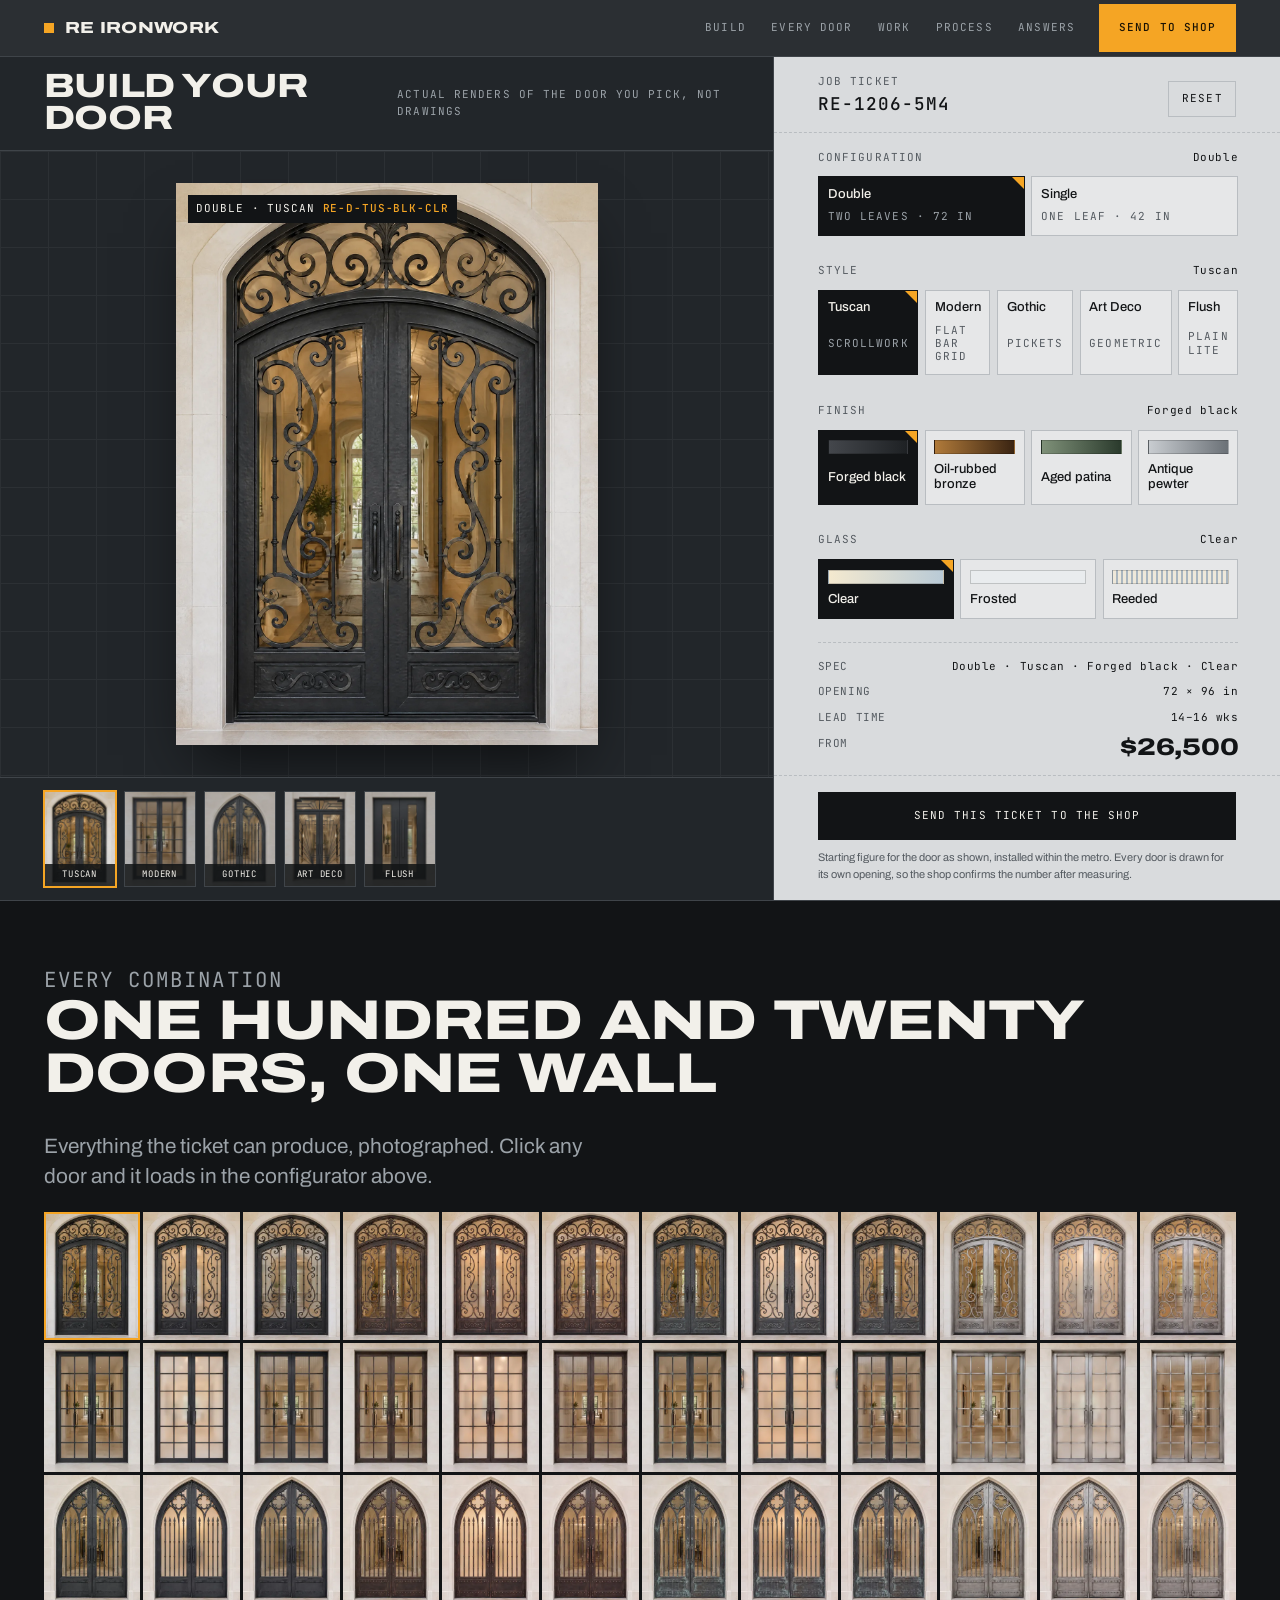
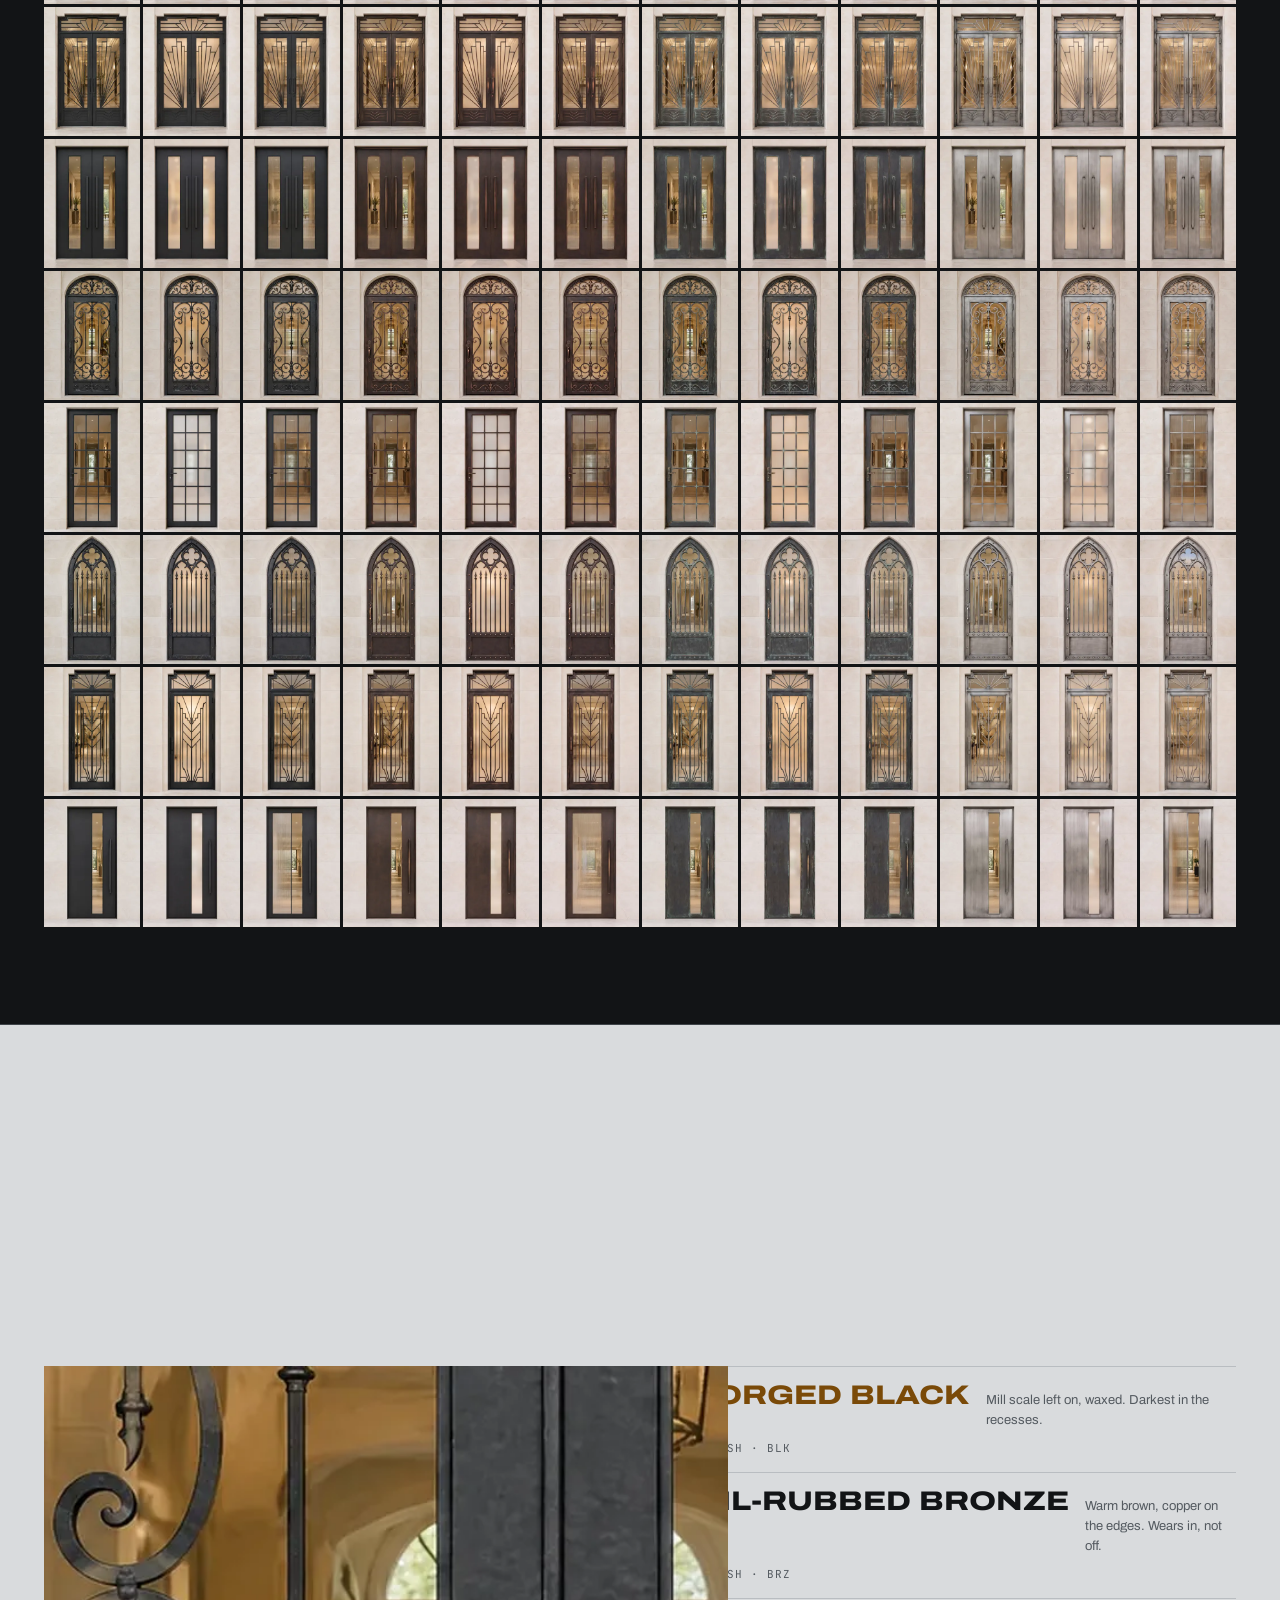
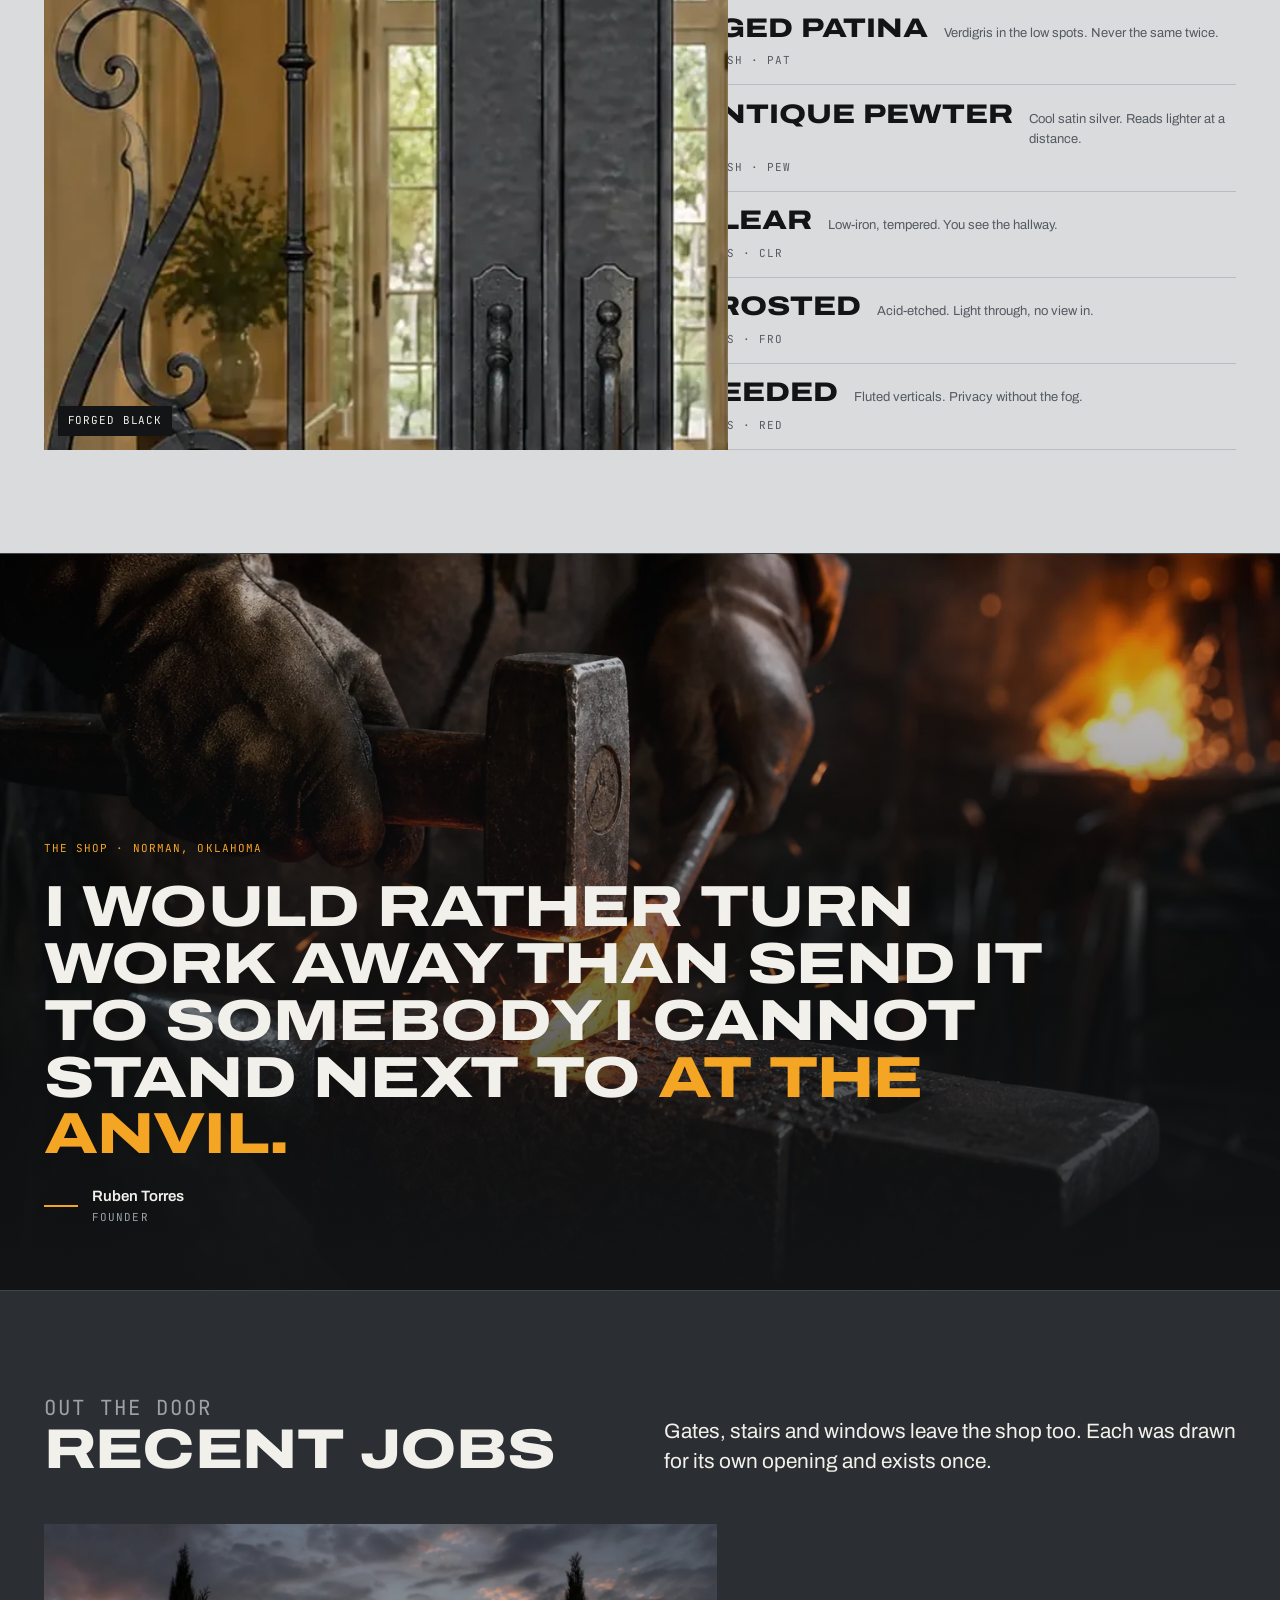
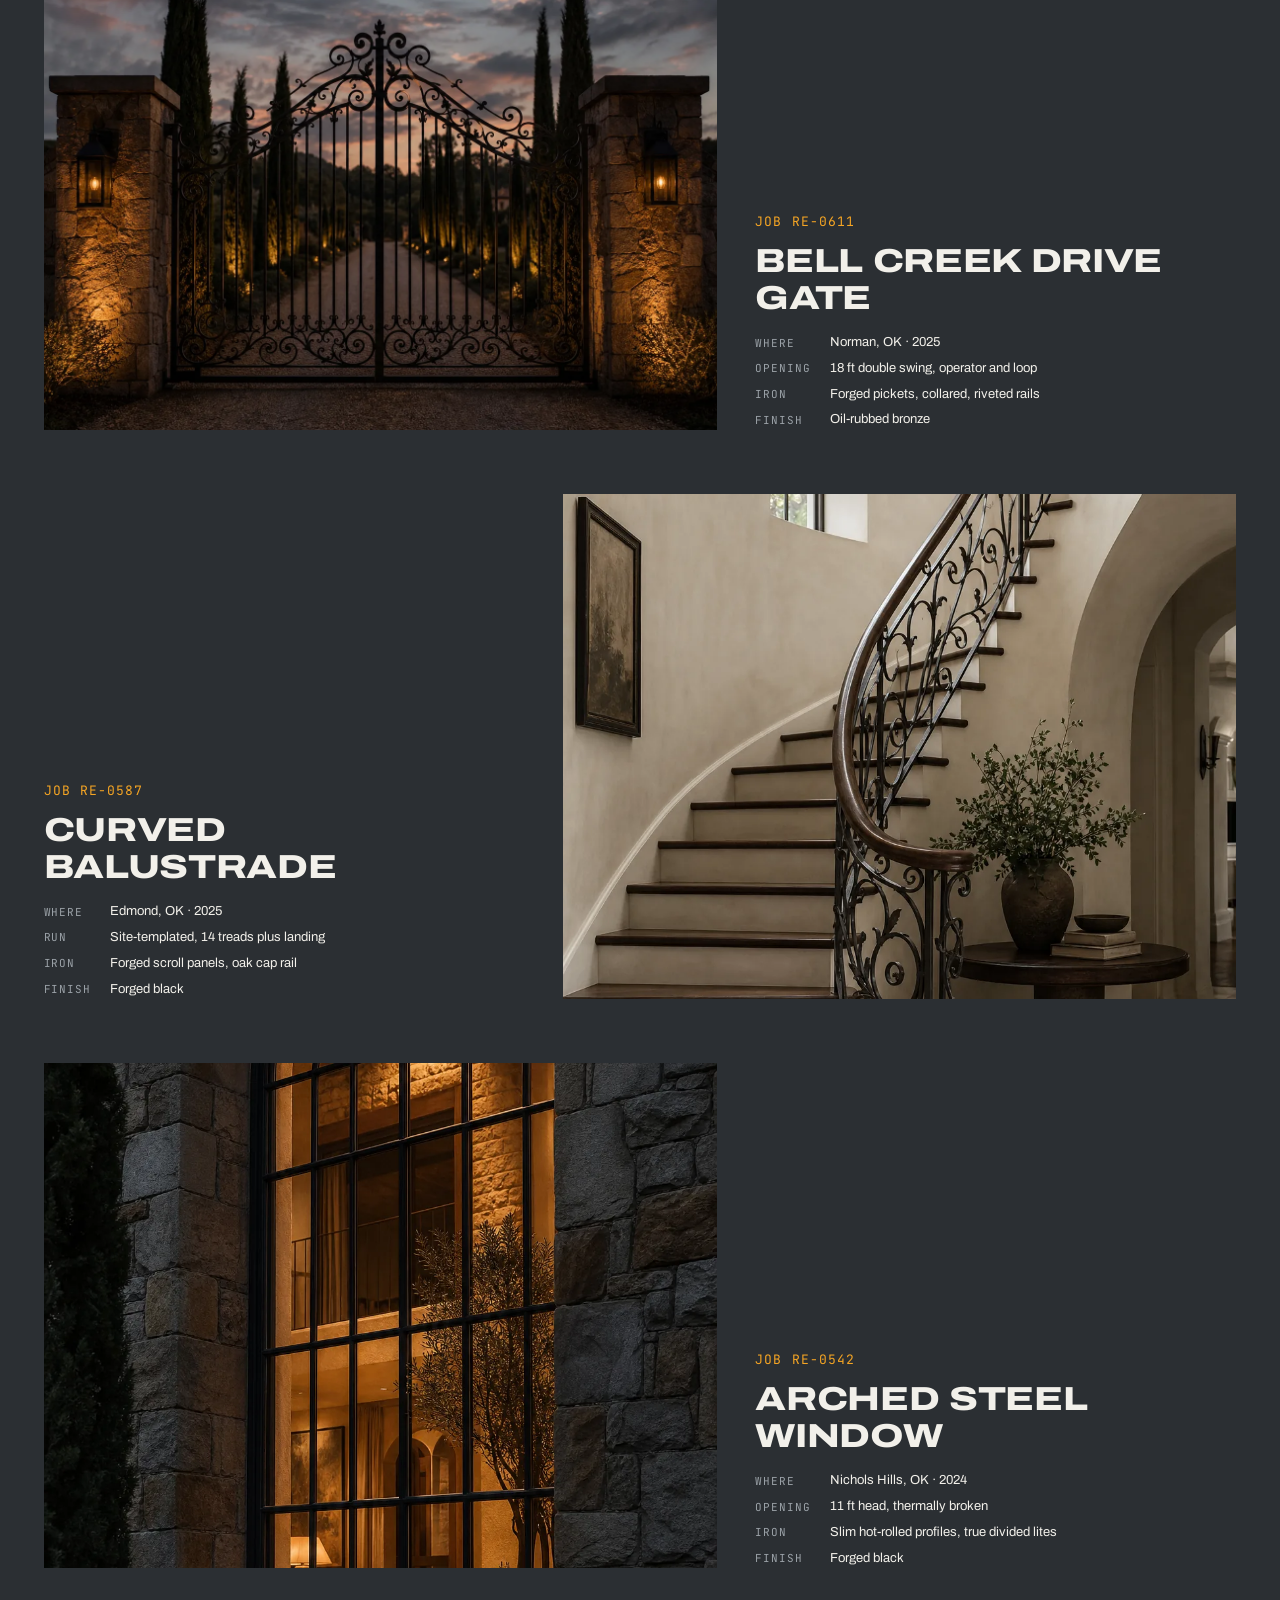
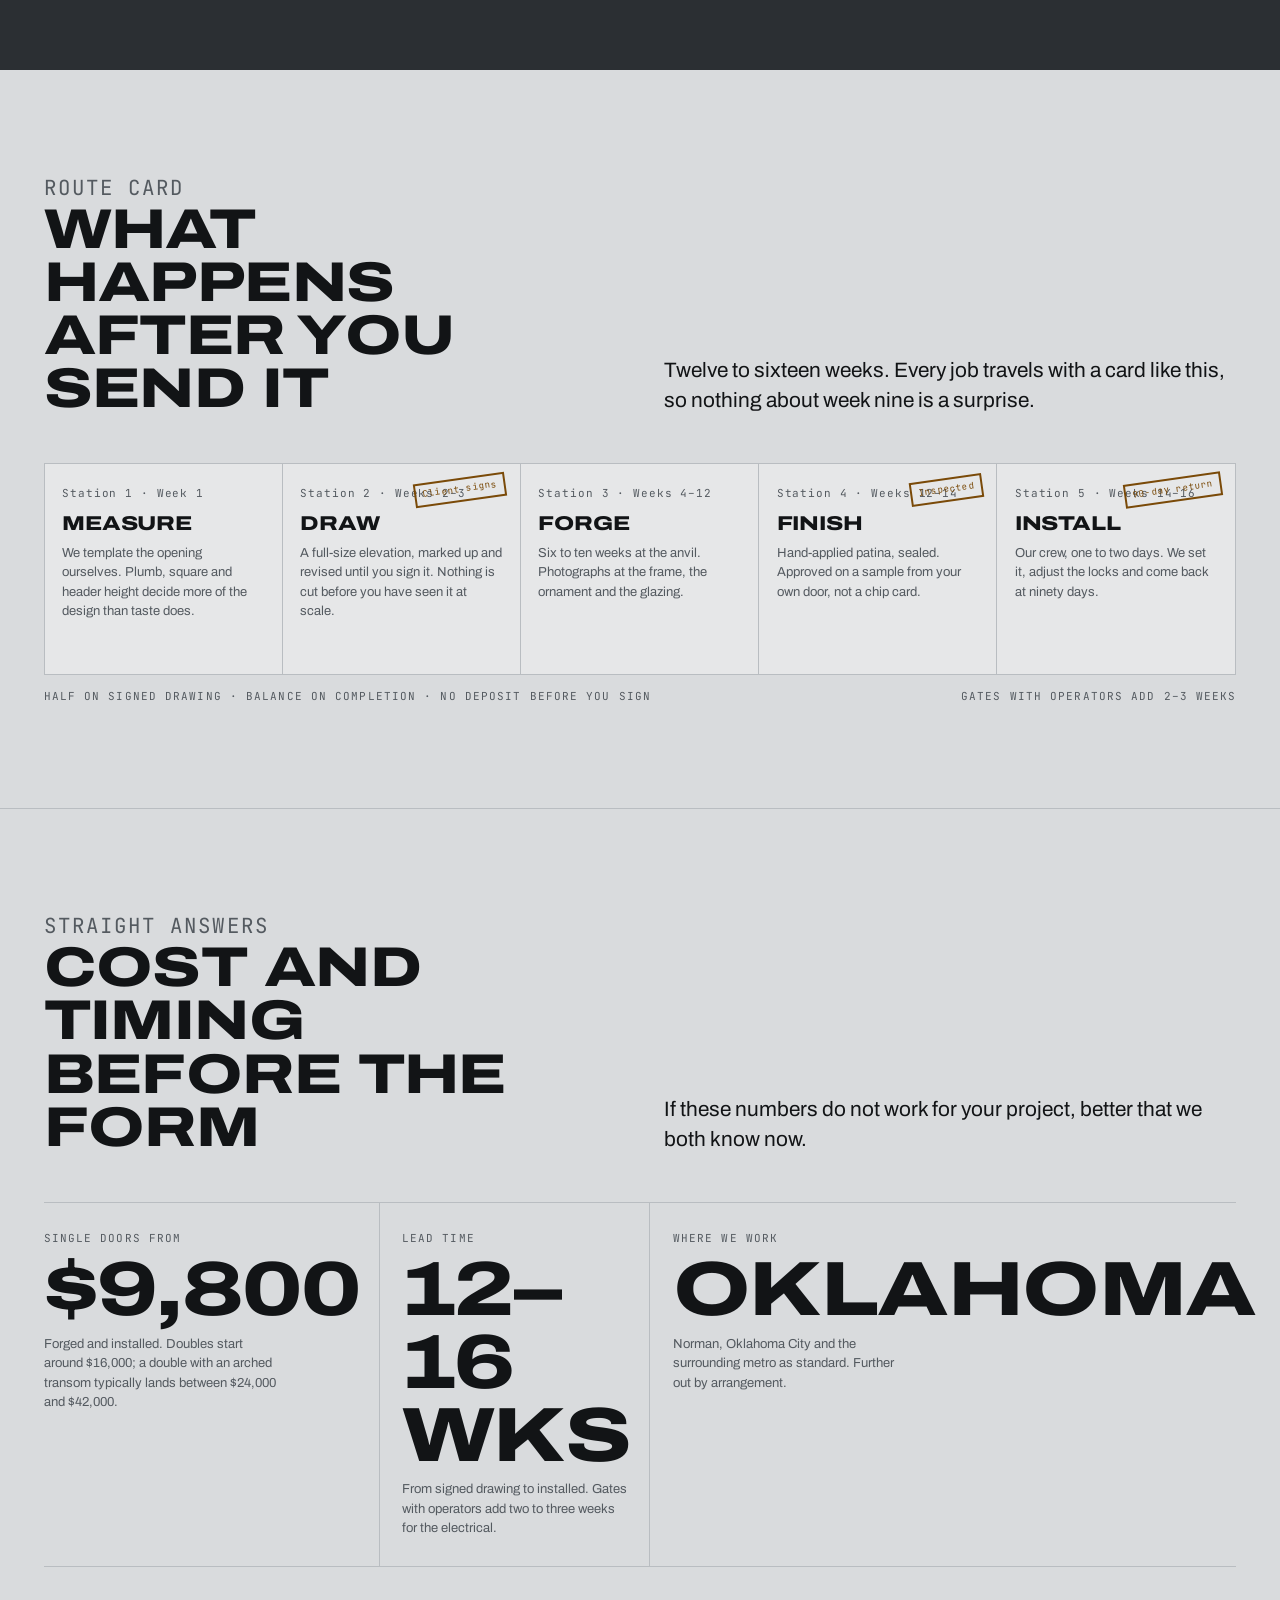
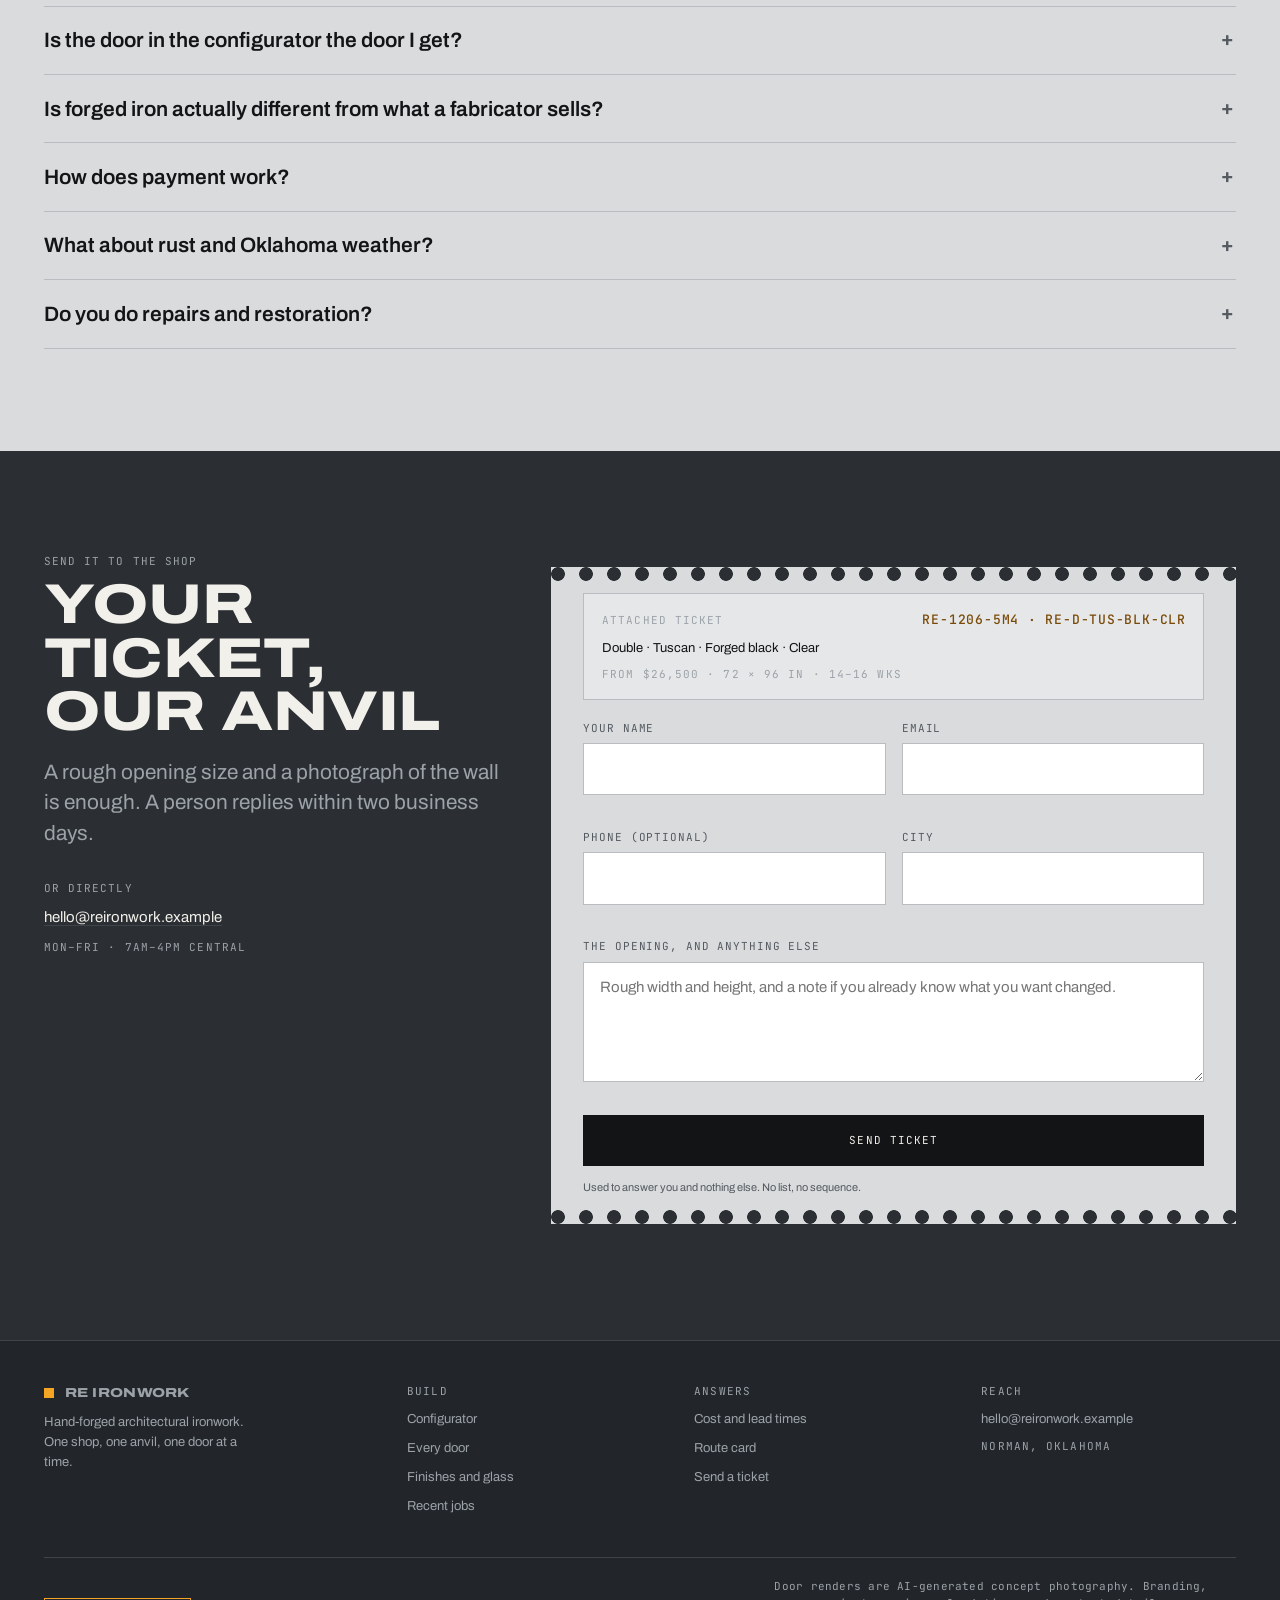
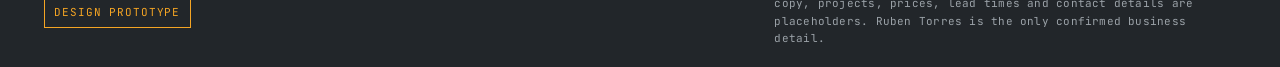
==== index.html @ 910026b5 "RE Ironwork configurator prototype Co-Authored-By: Claude Opus 5.5 <noreply@anthropic.com>" ====
<!DOCTYPE html>
<html lang="en">
<head>
<meta charset="utf-8">
<meta name="viewport" content="width=device-width, initial-scale=1, viewport-fit=cover">
<meta name="robots" content="noindex, nofollow">
<title>RE Ironwork — Build your door</title>
<meta name="description" content="Custom forged iron doors. Pick the configuration, style, finish and glass, see the actual door, send the ticket to the shop.">
<link rel="preconnect" href="https://fonts.googleapis.com">
<link rel="preconnect" href="https://fonts.gstatic.com" crossorigin>
<link href="https://fonts.googleapis.com/css2?family=Archivo:wdth,wght@62..125,300..900&family=JetBrains+Mono:wght@400;500&display=swap" rel="stylesheet">
<style>
:root{
  --steel:#2B2F33; --steel-2:#22262A; --steel-3:#363B40; --steel-4:#41474D;
  --plate:#D9DBDD; --plate-2:#E6E7E8; --plate-3:#CDD0D3;
  --ink:#121416; --chalk:#F2F0EA; --scale:#9BA2A8; --scale-2:#545A60;
  --amber:#F5A524; --amber-2:#FFC24D; --amber-ink:#1A1204;
  --line:#3F4449; --line-l:#B9BDC1;
  --shell:clamp(1rem,3.4vw,3.5rem);
  --t:cubic-bezier(.2,.7,.2,1);
  --mono:"JetBrains Mono",ui-monospace,Menlo,Consolas,monospace;
  --f-micro:.6875rem; --f-small:.8125rem; --f-body:.9375rem; --f-lead:clamp(1.05rem,1rem + .4vw,1.3rem);
}
*,*::before,*::after{box-sizing:border-box}
html{-webkit-text-size-adjust:100%}
body{margin:0;background:var(--steel);color:var(--chalk);font-family:Archivo,system-ui,sans-serif;
  font-size:var(--f-body);line-height:1.55;font-weight:400;-webkit-font-smoothing:antialiased;overflow-x:hidden}
img{max-width:100%;display:block}
a{color:inherit;text-decoration:none}
button,input,textarea,select{font:inherit;color:inherit}
::selection{background:var(--amber);color:var(--amber-ink)}
:focus-visible{outline:2px solid var(--amber);outline-offset:2px}
h1,h2,h3{margin:0;font-weight:800;font-stretch:125%;text-transform:uppercase;letter-spacing:-.01em;line-height:.95}
h1{font-size:clamp(2rem,1.2rem + 3.2vw,4.4rem)}
h2{font-size:clamp(1.9rem,1.1rem + 3vw,4rem)}
h3{font-size:clamp(1.05rem,1rem + .5vw,1.4rem);line-height:1.1}
p{margin:0}
.mono{font-family:var(--mono);font-size:var(--f-micro);letter-spacing:.08em;text-transform:uppercase}
.lab{font-family:var(--mono);font-size:var(--f-micro);letter-spacing:.1em;text-transform:uppercase;color:var(--scale)}
.wrap{padding-inline:var(--shell)}
.sr{position:absolute;width:1px;height:1px;overflow:hidden;clip:rect(0 0 0 0);white-space:nowrap}
.skip{position:fixed;top:-100px;left:1rem;z-index:200;background:var(--amber);color:var(--amber-ink);padding:.6rem 1rem}
.skip:focus{top:1rem}

/* ---------- buttons ---------- */
.btn{display:inline-flex;align-items:center;justify-content:center;gap:.6rem;padding:.9rem 1.2rem;
  border:1px solid var(--line);background:transparent;color:var(--chalk);cursor:pointer;
  font-family:var(--mono);font-size:var(--f-micro);letter-spacing:.1em;text-transform:uppercase;
  transition:background .2s,border-color .2s,color .2s}
.btn:hover{border-color:var(--chalk)}
.btn--amber{background:var(--amber);border-color:var(--amber);color:var(--amber-ink);font-weight:500}
.btn--amber:hover{background:var(--amber-2);border-color:var(--amber-2)}
.btn--ink{background:var(--ink);border-color:var(--ink);color:var(--chalk)}
.btn--ink:hover{background:#000}

/* ---------- nav ---------- */
.nav{position:sticky;top:0;z-index:50;background:var(--steel);border-bottom:1px solid var(--line)}
.nav-in{display:flex;align-items:center;gap:1.5rem;height:56px;padding-inline:var(--shell)}
.brand{font-weight:800;font-stretch:125%;text-transform:uppercase;letter-spacing:.02em;font-size:1rem;margin-right:auto;display:flex;align-items:center;gap:.7rem}
.brand i{width:10px;height:10px;background:var(--amber);display:inline-block}
.nav-links{display:flex;gap:1.6rem}
.nav-links a{font-family:var(--mono);font-size:var(--f-micro);letter-spacing:.1em;text-transform:uppercase;color:var(--scale);transition:color .2s}
.nav-links a:hover{color:var(--chalk)}
@media (max-width:760px){.nav-links{display:none}}

/* ---------- BUILD (hero configurator) ---------- */
.build{display:grid;grid-template-columns:minmax(0,1.45fr) minmax(360px,.95fr);min-height:calc(100svh - 56px);border-bottom:1px solid var(--line)}
@media (max-width:980px){.build{grid-template-columns:1fr;min-height:0}}
.stage{position:relative;background:var(--steel-2);display:grid;grid-template-rows:auto 1fr auto;min-height:0}
.stage-head{display:flex;justify-content:space-between;align-items:center;gap:1rem;padding:.9rem var(--shell);border-bottom:1px solid var(--line)}
.stage-head h1{font-size:clamp(1.3rem,1rem + 1.4vw,2.1rem)}
.stage-view{position:relative;display:grid;place-items:center;padding:clamp(1rem,2.5vw,2.2rem) var(--shell);min-height:0;overflow:hidden}
.stage-view::before{content:"";position:absolute;inset:0;pointer-events:none;opacity:.35;
  background-image:linear-gradient(var(--line) 1px,transparent 1px),linear-gradient(90deg,var(--line) 1px,transparent 1px);background-size:48px 48px}
.render{position:relative;aspect-ratio:3/4;height:100%;max-height:min(78svh,900px);max-width:100%;background:var(--steel-3);
  box-shadow:0 30px 60px -20px rgba(0,0,0,.7);overflow:hidden}
@media (max-width:980px){.render{height:auto;width:min(100%,520px)}}
.render img{position:absolute;inset:0;width:100%;height:100%;object-fit:cover;opacity:0;transition:opacity .28s var(--t)}
.render img.on{opacity:1}
.render .pend{position:absolute;inset:auto 0 0 0;background:rgba(18,20,22,.86);color:var(--amber);padding:.6rem .9rem;display:none}
.render .pend.on{display:block}
.render .tag{position:absolute;top:.75rem;left:.75rem;background:var(--ink);color:var(--chalk);padding:.35rem .55rem}
.render .tag b{color:var(--amber);font-weight:500}
.strip{display:flex;gap:.5rem;padding:.8rem var(--shell);border-top:1px solid var(--line);overflow-x:auto;scrollbar-width:none}
.strip::-webkit-scrollbar{display:none}
.thumb{flex:0 0 auto;width:72px;background:var(--steel-3);border:1px solid var(--line);padding:0;cursor:pointer;position:relative;
  aspect-ratio:3/4;overflow:hidden;transition:border-color .2s}
.thumb img{width:100%;height:100%;object-fit:cover;opacity:.75;transition:opacity .2s}
.thumb:hover img{opacity:1}
.thumb[aria-pressed="true"]{border-color:var(--amber);outline:1px solid var(--amber)}
.thumb[aria-pressed="true"] img{opacity:1}
.thumb span{position:absolute;inset:auto 0 0 0;background:rgba(18,20,22,.85);color:var(--chalk);font-family:var(--mono);font-size:.5625rem;letter-spacing:.08em;text-transform:uppercase;padding:.25rem .3rem;text-align:center}

/* ---------- ticket ---------- */
.ticket{background:var(--plate);color:var(--ink);display:flex;flex-direction:column;border-left:1px solid var(--line)}
@media (max-width:980px){.ticket{border-left:0;border-top:1px solid var(--line)}}
.t-head{padding:1rem var(--shell) .9rem;border-bottom:1px dashed var(--line-l);display:flex;justify-content:space-between;align-items:flex-end;gap:1rem}
.t-head .no{font-family:var(--mono);font-size:1.1rem;letter-spacing:.06em;font-weight:500}
.ticket .btn:not(.btn--ink){color:var(--ink);border-color:var(--line-l)}
.ticket .btn:not(.btn--ink):hover{border-color:var(--ink)}
.chip[aria-pressed="true"] .lab{color:var(--scale)}
.t-body{padding:.4rem var(--shell) 0;display:grid;gap:1.05rem;flex:1}
.grp{display:grid;gap:.5rem;padding-top:.6rem}
.grp-lab{display:flex;justify-content:space-between;align-items:baseline}
.grp-lab .lab{color:var(--scale-2)}
.grp-lab .cur{font-family:var(--mono);font-size:var(--f-micro);letter-spacing:.06em}
.chips{display:grid;gap:.4rem}
.chips--2{grid-template-columns:repeat(2,1fr)} .chips--4{grid-template-columns:repeat(4,1fr)} .chips--3{grid-template-columns:repeat(3,1fr)} .chips--5{grid-template-columns:repeat(5,1fr)}
@media (max-width:1200px){.chips--5{grid-template-columns:repeat(3,1fr)}}
@media (max-width:480px){.chips--4{grid-template-columns:repeat(2,1fr)}}
.chip{border:1px solid var(--line-l);background:var(--plate-2);cursor:pointer;padding:.6rem .55rem;text-align:left;display:grid;gap:.4rem;
  font-size:var(--f-small);line-height:1.2;transition:border-color .15s,background .15s;position:relative}
.chip:hover{border-color:var(--ink)}
.chip[aria-pressed="true"]{background:var(--ink);color:var(--chalk);border-color:var(--ink)}
.chip[aria-pressed="true"]::after{content:"";position:absolute;top:0;right:0;width:0;height:0;border-style:solid;border-width:0 12px 12px 0;border-color:transparent var(--amber) transparent transparent}
.chip .sw{width:100%;height:14px;border:1px solid rgba(0,0,0,.18)}
.sw--black{background:linear-gradient(90deg,#44474C,#1E2124)} .sw--bronze{background:linear-gradient(90deg,#B07A3A,#3A2412)}
.sw--patina{background:linear-gradient(90deg,#7F9179,#2A3A2C)} .sw--pewter{background:linear-gradient(90deg,#C8CCD0,#6B7177)}
.sw--clear{background:linear-gradient(90deg,#F4E9CF,#B9CAD6)} .sw--frosted{background:#E9ECEE} .sw--reeded{background:repeating-linear-gradient(90deg,#EEE8DA 0 3px,#AAB6BF 3px 5px)}
.chip .nm{font-weight:500}
.t-spec{margin-top:.4rem;border-top:1px dashed var(--line-l);padding-top:.9rem;display:grid;gap:.45rem}
.t-row{display:flex;justify-content:space-between;gap:1rem;font-family:var(--mono);font-size:var(--f-micro);letter-spacing:.05em}
.t-row dt{color:var(--scale-2);text-transform:uppercase} .t-row dd{margin:0;text-align:right}
.t-row.big dd{font-family:Archivo;font-stretch:125%;font-weight:800;font-size:1.5rem;letter-spacing:-.01em;line-height:1}
.t-foot{padding:1rem var(--shell) 1.1rem;border-top:1px dashed var(--line-l);display:grid;gap:.6rem}
.t-foot .btn{width:100%}
.t-note{font-size:var(--f-micro);color:var(--scale-2);line-height:1.5}

/* ---------- sections ---------- */
.sec{padding-block:clamp(3.5rem,8vw,7rem)}
.sec--plate{background:var(--plate);color:var(--ink)}
.sec--plate .lab,.ticket .lab{color:var(--scale-2)}
.sec-head{display:grid;grid-template-columns:minmax(0,1fr) minmax(0,1fr);gap:1.2rem 3rem;align-items:end;margin-bottom:clamp(1.8rem,4vw,3rem)}
@media (max-width:820px){.sec-head{grid-template-columns:1fr}}
.sec-head p{max-width:52ch;font-size:var(--f-lead);line-height:1.45}
.rule{height:1px;background:var(--line);margin-block:1rem}
.sec--plate .rule{background:var(--line-l)}

/* choices up close */
.macros{display:grid;grid-template-columns:repeat(7,1fr);gap:1px;background:var(--line-l);border:1px solid var(--line-l)}
@media (max-width:1000px){.macros{grid-template-columns:repeat(4,1fr)}}
@media (max-width:560px){.macros{grid-template-columns:repeat(2,1fr)}}
.macro{background:var(--plate-2);display:grid;grid-template-rows:auto 1fr}
.macro .im{aspect-ratio:1;background:var(--plate-3);overflow:hidden}
.macro .im img{width:100%;height:100%;object-fit:cover}
.macro .tx{padding:.7rem .75rem .85rem;display:grid;gap:.3rem}
.macro .tx b{font-weight:600;font-size:var(--f-small)}
.macro .tx span{font-size:var(--f-micro);color:var(--scale-2);line-height:1.4}

/* work */
.work{display:grid;grid-template-columns:repeat(12,1fr);gap:clamp(.6rem,1.4vw,1.2rem)}
.work .it{grid-column:span 6;display:grid;gap:.6rem}
.work .it.w8{grid-column:span 8} .work .it.w4{grid-column:span 4}
@media (max-width:820px){.work .it,.work .it.w8,.work .it.w4{grid-column:span 12}}
.ph{background:var(--steel-3);overflow:hidden}
.ph img{width:100%;height:100%;object-fit:cover;aspect-ratio:3/2}
.ph.tall img{aspect-ratio:3/4}
.it-meta{display:flex;justify-content:space-between;gap:1rem;align-items:baseline}
.it-meta b{font-weight:600}

/* process */
.steps{display:grid;grid-template-columns:repeat(5,1fr);gap:1px;background:var(--line);border:1px solid var(--line)}
@media (max-width:1000px){.steps{grid-template-columns:repeat(2,1fr)}}
@media (max-width:520px){.steps{grid-template-columns:1fr}}
.step{background:var(--steel);padding:1.2rem 1.1rem 1.4rem;display:grid;gap:.7rem;align-content:start;min-height:190px}
.step .wk{font-family:var(--mono);font-size:var(--f-micro);letter-spacing:.08em;color:var(--amber)}
.step p{font-size:var(--f-small);color:var(--scale);line-height:1.5}

/* answers */
.facts{display:grid;grid-template-columns:repeat(3,1fr);gap:1px;background:var(--line-l);border:1px solid var(--line-l);margin-bottom:2.2rem}
@media (max-width:820px){.facts{grid-template-columns:1fr}}
.fact{background:var(--plate-2);padding:1.3rem 1.2rem 1.4rem;display:grid;gap:.5rem;align-content:start}
.fact b{font-stretch:125%;font-weight:800;font-size:clamp(1.6rem,2.6vw,2.3rem);line-height:1;letter-spacing:-.01em;text-transform:uppercase}
.fact p{font-size:var(--f-small);color:var(--scale-2);line-height:1.5}
.qa{border-top:1px solid var(--line-l)}
.qa:last-child{border-bottom:1px solid var(--line-l)}
.qa summary{list-style:none;cursor:pointer;padding:1.1rem 2.4rem 1.1rem 0;position:relative;font-weight:600;font-size:var(--f-lead)}
.qa summary::-webkit-details-marker{display:none}
.qa summary::after{content:"+";position:absolute;right:.2rem;top:50%;transform:translateY(-50%);font-family:var(--mono);color:var(--scale-2)}
.qa[open] summary::after{content:"–"}
.qa .a{padding:0 3rem 1.3rem 0;color:var(--scale-2);font-size:var(--f-small);max-width:70ch;line-height:1.55}

/* send */
.send-grid{display:grid;grid-template-columns:minmax(0,.8fr) minmax(0,1.2fr);gap:clamp(2rem,4vw,4rem)}
@media (max-width:900px){.send-grid{grid-template-columns:1fr}}
.carry{border:1px solid var(--line);background:var(--steel-2);padding:1rem 1.1rem;margin-bottom:1.2rem;display:grid;gap:.5rem}
.carry .hd{display:flex;justify-content:space-between;gap:1rem;align-items:baseline}
.carry .hd b{font-family:var(--mono);font-size:var(--f-small);letter-spacing:.06em;color:var(--amber);font-weight:500}
.field{display:grid;gap:.4rem;margin-bottom:1rem}
.field label{font-family:var(--mono);font-size:var(--f-micro);letter-spacing:.08em;text-transform:uppercase;color:var(--scale)}
.field input,.field textarea,.field select{background:var(--steel-2);border:1px solid var(--line);padding:.85rem .95rem;color:var(--chalk);width:100%;transition:border-color .2s}
.field input:hover,.field textarea:hover,.field select:hover{border-color:var(--scale)}
.field input:focus,.field textarea:focus,.field select:focus{outline:none;border-color:var(--amber)}
.field textarea{min-height:120px;resize:vertical;line-height:1.5}
.field .err{font-size:var(--f-micro);color:#FF8A65;min-height:1em;font-family:var(--mono)}
.field.bad input,.field.bad textarea{border-color:#FF8A65}
.two{display:grid;grid-template-columns:1fr 1fr;gap:1rem}
@media (max-width:560px){.two{grid-template-columns:1fr}}
.hp{position:absolute;left:-9999px}
.sent{border:1px solid var(--amber);background:var(--steel-2);padding:1.3rem 1.4rem;display:none;gap:.6rem}
.sent.on{display:grid}

/* footer */
footer{border-top:1px solid var(--line);background:var(--steel-2)}
.f-grid{display:grid;grid-template-columns:minmax(0,1.3fr) repeat(3,minmax(0,1fr));gap:1.6rem 2rem;padding-block:2.6rem}
@media (max-width:820px){.f-grid{grid-template-columns:1fr 1fr}}
@media (max-width:480px){.f-grid{grid-template-columns:1fr}}
.f-col{display:grid;gap:.55rem;align-content:start}
.f-col a{font-size:var(--f-small);color:var(--scale);transition:color .2s}
.f-col a:hover{color:var(--chalk)}
.f-bot{border-top:1px solid var(--line);padding-block:1.2rem;display:flex;justify-content:space-between;gap:1.2rem;flex-wrap:wrap;align-items:center}
.proto{display:inline-flex;align-items:center;gap:.5rem;border:1px solid var(--amber);color:var(--amber);padding:.35rem .6rem}

[data-rv]{opacity:0;transform:translateY(14px);transition:opacity .6s var(--t),transform .6s var(--t)}
[data-rv].in{opacity:1;transform:none}
@media (prefers-reduced-motion:reduce){
  *{transition-duration:.01ms !important;animation-duration:.01ms !important}
  [data-rv]{opacity:1;transform:none}
}

/* =============================================== BELOW THE FOLD, v2 */
:root{--amber-dk:#7A4A08}
.wall{background:var(--ink);border-bottom:1px solid var(--line);padding-block:clamp(2.6rem,5vw,4.2rem)}
.wall-head{display:flex;justify-content:space-between;align-items:flex-end;gap:2rem;flex-wrap:wrap;margin-bottom:1.3rem}
.wall-head p{max-width:46ch;color:var(--scale);font-size:var(--f-lead);line-height:1.4}
.wall-grid{display:grid;grid-template-columns:repeat(12,1fr);gap:3px}
@media (max-width:1100px){.wall-grid{grid-template-columns:repeat(8,1fr)}}
@media (max-width:640px){.wall-grid{grid-template-columns:repeat(4,1fr)}}
.tile{position:relative;aspect-ratio:3/4;background:var(--steel-3);border:0;padding:0;cursor:pointer;overflow:hidden}
.tile img{width:100%;height:100%;object-fit:cover;display:block;transition:transform .35s var(--t)}
.tile:hover img{transform:scale(1.07)}
.tile::after{content:attr(data-code);position:absolute;inset:auto 0 0 0;background:var(--amber);color:var(--amber-ink);
  font-family:var(--mono);font-size:.5625rem;letter-spacing:.06em;padding:.22rem .3rem;white-space:nowrap;overflow:hidden;
  transform:translateY(100%);transition:transform .2s var(--t)}
.tile:hover::after,.tile:focus-visible::after{transform:none}
.tile.on{outline:2px solid var(--amber);outline-offset:-2px}
.wall-keys{display:flex;gap:1.6rem;flex-wrap:wrap;margin-top:1rem}
.wall-keys span{font-family:var(--mono);font-size:var(--f-micro);letter-spacing:.08em;text-transform:uppercase;color:var(--scale)}
.wall-keys b{color:var(--amber);font-weight:500}

.board{display:grid;grid-template-columns:minmax(0,1.05fr) minmax(0,.95fr);gap:clamp(1.5rem,4vw,4rem);align-items:stretch}
@media (max-width:900px){.board{grid-template-columns:1fr}}
.board-im{position:relative;aspect-ratio:1;background:var(--plate-3);overflow:hidden}
.board-im img{position:absolute;inset:0;width:100%;height:100%;object-fit:cover;opacity:0;transition:opacity .3s var(--t)}
.board-im img.on{opacity:1}
.board-im .cap{position:absolute;left:.9rem;bottom:.9rem;background:var(--ink);color:var(--chalk);padding:.4rem .6rem}
.board-list{display:grid;align-content:start}
.board-row{display:grid;grid-template-columns:minmax(0,auto) minmax(0,1fr);gap:1rem;align-items:baseline;padding:.95rem 0;
  border:0;border-top:1px solid var(--line-l);cursor:pointer;background:none;text-align:left;color:inherit;width:100%}
.board-row:last-child{border-bottom:1px solid var(--line-l)}
.board-row b{font-stretch:125%;font-weight:800;text-transform:uppercase;font-size:clamp(1.25rem,2.1vw,1.9rem);line-height:1;transition:color .2s;white-space:nowrap}
.board-row span{font-size:var(--f-small);color:var(--scale-2)}
.board-row.on b,.board-row:hover b{color:var(--amber-dk)}
.board-row .k{font-family:var(--mono);font-size:var(--f-micro);letter-spacing:.1em;color:var(--scale-2);text-transform:uppercase;grid-column:1/-1;margin-top:-.4rem}

.shop{position:relative;min-height:82svh;display:grid;align-items:end;isolation:isolate;overflow:hidden;border-block:1px solid var(--line)}
.shop>img{position:absolute;inset:0;width:100%;height:100%;object-fit:cover;z-index:-2}
.shop::before{content:"";position:absolute;inset:0;z-index:-1;
  background:linear-gradient(to top,rgba(18,20,22,.96) 0%,rgba(18,20,22,.58) 42%,rgba(18,20,22,.12) 100%)}
.shop-in{padding:clamp(3rem,8vw,7rem) var(--shell) clamp(2.4rem,5vw,4rem);max-width:1180px;display:grid;gap:1.4rem}
.shop-q{font-stretch:125%;font-weight:800;text-transform:uppercase;font-size:clamp(1.55rem,.9rem + 3.4vw,4.3rem);line-height:.98;letter-spacing:-.012em}
.shop-q em{font-style:normal;color:var(--amber)}
.shop-by{display:flex;align-items:center;gap:.9rem}
.shop-by i{width:34px;height:2px;background:var(--amber);display:block}

.ledger{display:grid;gap:clamp(2.2rem,5vw,4.5rem)}
.ledge{display:grid;grid-template-columns:minmax(0,7fr) minmax(0,5fr);gap:clamp(1rem,3vw,3rem);align-items:end}
.ledge:nth-child(even){grid-template-columns:minmax(0,5fr) minmax(0,7fr)}
.ledge:nth-child(even) .ph{order:2}
@media (max-width:820px){.ledge,.ledge:nth-child(even){grid-template-columns:1fr}.ledge:nth-child(even) .ph{order:0}}
.ledge .ph img{aspect-ratio:4/3}
.ledge-tx{display:grid;gap:.7rem}
.ledge-tx .jn{font-family:var(--mono);color:var(--amber);font-size:var(--f-small);letter-spacing:.08em}
.ledge-tx h3{font-size:clamp(1.5rem,2.6vw,2.4rem)}
.ledge-tx dl{display:grid;grid-template-columns:auto 1fr;gap:.35rem 1.2rem;font-size:var(--f-small);margin:.3rem 0 0}
.ledge-tx dt{color:var(--scale);font-family:var(--mono);font-size:var(--f-micro);letter-spacing:.08em;text-transform:uppercase;padding-top:.15rem}
.ledge-tx dd{margin:0}

.route{border:1px solid var(--line-l);background:var(--plate-2);display:grid;grid-template-columns:repeat(5,1fr);position:relative}
@media (max-width:900px){.route{grid-template-columns:1fr}}
.stn{padding:1.3rem 1.1rem 1.5rem;border-right:1px solid var(--line-l);display:grid;gap:.6rem;align-content:start;position:relative;min-height:210px}
.stn:last-child{border-right:0}
@media (max-width:900px){.stn{border-right:0;border-bottom:1px solid var(--line-l);min-height:0}.stn:last-child{border-bottom:0}}
.stn .wk{font-family:var(--mono);font-size:var(--f-micro);letter-spacing:.08em;color:var(--scale-2)}
.stn h3{font-size:1.25rem}
.stn p{font-size:var(--f-small);color:var(--scale-2);line-height:1.5}
.stamp{position:absolute;top:.85rem;right:.85rem;border:2px solid var(--amber-dk);color:var(--amber-dk);font-family:var(--mono);
  font-size:.5625rem;letter-spacing:.14em;padding:.2rem .4rem;transform:rotate(-8deg)}
.route-foot{display:flex;justify-content:space-between;gap:1rem;flex-wrap:wrap;padding:.8rem 0 0}

.bigfacts{display:grid;grid-template-columns:repeat(3,1fr);border-top:1px solid var(--line-l);border-bottom:1px solid var(--line-l);margin-bottom:2.4rem}
@media (max-width:820px){.bigfacts{grid-template-columns:1fr}}
.bf{padding:1.7rem 1.2rem 1.7rem 0;display:grid;gap:.45rem;align-content:start}
.bf+.bf{padding-left:1.4rem;border-left:1px solid var(--line-l)}
@media (max-width:820px){.bf+.bf{padding-left:0;border-left:0;border-top:1px solid var(--line-l)}}
.bf b{font-stretch:125%;font-weight:800;font-size:clamp(2.6rem,6vw,5.4rem);line-height:.95;letter-spacing:-.02em;text-transform:uppercase}
.bf p{font-size:var(--f-small);color:var(--scale-2);max-width:34ch;line-height:1.5}

.tkt{background:var(--plate);color:var(--ink);padding:1.6rem clamp(1.2rem,2.5vw,2rem) 1.8rem;position:relative;margin-block:14px}
.tkt::before,.tkt::after{content:"";position:absolute;left:0;right:0;height:14px;
  background:radial-gradient(circle at 7px 7px,var(--steel) 6.5px,transparent 7.2px) 0 0/28px 14px repeat-x}
.tkt::before{top:0} .tkt::after{bottom:0;transform:scaleY(-1)}
.tkt .field input,.tkt .field textarea{background:#FFFFFF;border-color:var(--line-l);color:var(--ink)}
.tkt .field input:focus,.tkt .field textarea:focus{border-color:var(--amber-dk)}
.tkt .field label{color:var(--scale-2)}
.tkt .carry{background:var(--plate-2);border-color:var(--line-l)}
.tkt .carry .hd b{color:var(--amber-dk)}
.tkt .t-note{color:var(--scale-2)}
.tkt .sent{background:var(--plate-2);border-color:var(--amber-dk)}
.tkt .sent p{color:var(--scale-2)}
.tkt .field .err{color:#A8321E}
</style>
</head>
<body>
<a class="skip" href="#build">Skip to the configurator</a>
<header class="nav">
  <div class="nav-in">
    <a class="brand" href="#build"><i></i>RE Ironwork</a>
    <nav class="nav-links" aria-label="Primary">
      <a href="#build">Build</a><a href="#wall">Every door</a><a href="#work">Work</a><a href="#process">Process</a><a href="#answers">Answers</a>
    </nav>
    <a class="btn btn--amber" href="#send">Send to shop</a>
  </div>
</header>

<main>
<!-- ================= BUILD ================= -->
<section class="build" id="build" aria-label="Door configurator">
  <div class="stage">
    <div class="stage-head">
      <h1>Build your door</h1>
      <p class="lab">Actual renders of the door you pick, not drawings</p>
    </div>
    <div class="stage-view">
      <div class="render" id="render">
        <img id="imgA" alt="" class="on">
        <img id="imgB" alt="">
        <div class="tag mono"><span id="tagKey">Double · Tuscan</span> <b id="tagCode">RE-D-TUS-BLK-CLR</b></div>
        <div class="pend mono" id="pend">This combination has not been photographed yet. Showing the nearest one.</div>
      </div>
    </div>
    <div class="strip" id="strip" role="group" aria-label="Style"></div>
  </div>

  <div class="ticket" role="group" aria-label="Job ticket">
    <div class="t-head">
      <div><p class="lab">Job ticket</p><p class="no" id="ticketNo">RE-0000-000</p></div>
      <button class="btn" type="button" id="resetBtn" style="padding:.55rem .8rem">Reset</button>
    </div>
    <div class="t-body">
      <div class="grp">
        <div class="grp-lab"><span class="lab">Configuration</span><span class="cur" id="curConfig"></span></div>
        <div class="chips chips--2" data-k="config">
          <button class="chip" type="button" data-v="double"><span class="nm">Double</span><span class="lab">Two leaves · 72 in</span></button>
          <button class="chip" type="button" data-v="single"><span class="nm">Single</span><span class="lab">One leaf · 42 in</span></button>
        </div>
      </div>
      <div class="grp">
        <div class="grp-lab"><span class="lab">Style</span><span class="cur" id="curStyle"></span></div>
        <div class="chips chips--5" data-k="style">
          <button class="chip" type="button" data-v="tuscan"><span class="nm">Tuscan</span><span class="lab">Scrollwork</span></button>
          <button class="chip" type="button" data-v="modern"><span class="nm">Modern</span><span class="lab">Flat bar grid</span></button>
          <button class="chip" type="button" data-v="gothic"><span class="nm">Gothic</span><span class="lab">Pickets</span></button>
          <button class="chip" type="button" data-v="deco"><span class="nm">Art Deco</span><span class="lab">Geometric</span></button>
          <button class="chip" type="button" data-v="flush"><span class="nm">Flush</span><span class="lab">Plain lite</span></button>
        </div>
      </div>
      <div class="grp">
        <div class="grp-lab"><span class="lab">Finish</span><span class="cur" id="curFinish"></span></div>
        <div class="chips chips--4" data-k="finish">
          <button class="chip" type="button" data-v="black"><span class="sw sw--black"></span><span class="nm">Forged black</span></button>
          <button class="chip" type="button" data-v="bronze"><span class="sw sw--bronze"></span><span class="nm">Oil-rubbed bronze</span></button>
          <button class="chip" type="button" data-v="patina"><span class="sw sw--patina"></span><span class="nm">Aged patina</span></button>
          <button class="chip" type="button" data-v="pewter"><span class="sw sw--pewter"></span><span class="nm">Antique pewter</span></button>
        </div>
      </div>
      <div class="grp">
        <div class="grp-lab"><span class="lab">Glass</span><span class="cur" id="curGlass"></span></div>
        <div class="chips chips--3" data-k="glass">
          <button class="chip" type="button" data-v="clear"><span class="sw sw--clear"></span><span class="nm">Clear</span></button>
          <button class="chip" type="button" data-v="frosted"><span class="sw sw--frosted"></span><span class="nm">Frosted</span></button>
          <button class="chip" type="button" data-v="reeded"><span class="sw sw--reeded"></span><span class="nm">Reeded</span></button>
        </div>
      </div>
      <dl class="t-spec">
        <div class="t-row"><dt>Spec</dt><dd id="specLine"></dd></div>
        <div class="t-row"><dt>Opening</dt><dd id="specOpen"></dd></div>
        <div class="t-row"><dt>Lead time</dt><dd id="specLead"></dd></div>
        <div class="t-row big"><dt>From</dt><dd id="specPrice"></dd></div>
      </dl>
    </div>
    <div class="t-foot">
      <a class="btn btn--ink" href="#send" id="sendBtn">Send this ticket to the shop</a>
      <p class="t-note">Starting figure for the door as shown, installed within the metro. Every door is drawn for its own opening, so the shop confirms the number after measuring.</p>
    </div>
  </div>
</section>

<!-- ================= THE WALL ================= -->
<section class="wall" id="wall">
  <div class="wrap">
    <div class="wall-head">
      <div data-rv><p class="lab">Every combination</p><h2>One hundred and twenty<br>doors, one wall</h2></div>
      <p data-rv>Everything the ticket can produce, photographed. Click any door and it loads in the configurator above.</p>
    </div>
    <div class="wall-grid" id="wallGrid" data-rv></div>
    <div class="wall-keys" data-rv>
      <span><b>Rows</b> style · Tuscan, Modern, Gothic, Art Deco, Flush</span>
      <span><b>Across</b> finish then glass</span>
      <span><b>Top half</b> double · <b>bottom half</b> single</span>
    </div>
  </div>
</section>

<!-- ================= MATERIAL BOARD ================= -->
<section class="sec sec--plate wrap" id="choices">
  <div class="sec-head">
    <div data-rv><p class="lab">Finish and glass</p><h2>What you're<br>actually choosing</h2></div>
    <p data-rv>Cropped straight from the door photographs, so the finish you see here is the finish on the door. Hover or tap a line.</p>
  </div>
  <div class="board" data-rv>
    <div class="board-im" id="boardIm"><div class="cap mono" id="boardCap">Forged black</div></div>
    <div class="board-list" id="boardList"></div>
  </div>
</section>

<!-- ================= THE SHOP ================= -->
<section class="shop" aria-label="The shop">
  <img src="img/forge.webp" alt="A craftsman hammering glowing hot iron on an anvil" loading="lazy">
  <div class="shop-in">
    <p class="lab" style="color:var(--amber)">The shop · Norman, Oklahoma</p>
    <p class="shop-q" data-rv>I would rather turn work away than send it to somebody I cannot stand next to <em>at the anvil.</em></p>
    <div class="shop-by" data-rv><i></i><div><p style="font-weight:600">Ruben Torres</p><p class="lab">Founder</p></div></div>
  </div>
</section>

<!-- ================= WORK LEDGER ================= -->
<section class="sec wrap" id="work">
  <div class="sec-head">
    <div data-rv><p class="lab">Out the door</p><h2>Recent jobs</h2></div>
    <p data-rv>Gates, stairs and windows leave the shop too. Each was drawn for its own opening and exists once.</p>
  </div>
  <div class="ledger">
    <div class="ledge" data-rv>
      <div class="ph"><img src="img/gate.webp" alt="Ornamental iron driveway gate between stone pillars at dusk" loading="lazy"></div>
      <div class="ledge-tx"><span class="jn">JOB RE-0611</span><h3>Bell Creek drive gate</h3>
        <dl><dt>Where</dt><dd>Norman, OK · 2025</dd><dt>Opening</dt><dd>18 ft double swing, operator and loop</dd><dt>Iron</dt><dd>Forged pickets, collared, riveted rails</dd><dt>Finish</dt><dd>Oil-rubbed bronze</dd></dl></div>
    </div>
    <div class="ledge" data-rv>
      <div class="ph"><img src="img/stair.webp" alt="Curved staircase with hand-forged iron balustrade" loading="lazy"></div>
      <div class="ledge-tx"><span class="jn">JOB RE-0587</span><h3>Curved balustrade</h3>
        <dl><dt>Where</dt><dd>Edmond, OK · 2025</dd><dt>Run</dt><dd>Site-templated, 14 treads plus landing</dd><dt>Iron</dt><dd>Forged scroll panels, oak cap rail</dd><dt>Finish</dt><dd>Forged black</dd></dl></div>
    </div>
    <div class="ledge" data-rv>
      <div class="ph"><img src="img/window.webp" alt="Tall arched steel window with slim black mullions" loading="lazy"></div>
      <div class="ledge-tx"><span class="jn">JOB RE-0542</span><h3>Arched steel window</h3>
        <dl><dt>Where</dt><dd>Nichols Hills, OK · 2024</dd><dt>Opening</dt><dd>11 ft head, thermally broken</dd><dt>Iron</dt><dd>Slim hot-rolled profiles, true divided lites</dd><dt>Finish</dt><dd>Forged black</dd></dl></div>
    </div>
  </div>
</section>

<!-- ================= ROUTE CARD ================= -->
<section class="sec sec--plate wrap" id="process">
  <div class="sec-head">
    <div data-rv><p class="lab">Route card</p><h2>What happens<br>after you send it</h2></div>
    <p data-rv>Twelve to sixteen weeks. Every job travels with a card like this, so nothing about week nine is a surprise.</p>
  </div>
  <div class="route" data-rv>
    <div class="stn"><span class="wk">Station 1 · Week 1</span><h3>Measure</h3><p>We template the opening ourselves. Plumb, square and header height decide more of the design than taste does.</p></div>
    <div class="stn"><span class="wk">Station 2 · Weeks 2–3</span><h3>Draw</h3><p>A full-size elevation, marked up and revised until you sign it. Nothing is cut before you have seen it at scale.</p><span class="stamp">Client signs</span></div>
    <div class="stn"><span class="wk">Station 3 · Weeks 4–12</span><h3>Forge</h3><p>Six to ten weeks at the anvil. Photographs at the frame, the ornament and the glazing.</p></div>
    <div class="stn"><span class="wk">Station 4 · Weeks 12–14</span><h3>Finish</h3><p>Hand-applied patina, sealed. Approved on a sample from your own door, not a chip card.</p><span class="stamp">Inspected</span></div>
    <div class="stn"><span class="wk">Station 5 · Weeks 14–16</span><h3>Install</h3><p>Our crew, one to two days. We set it, adjust the locks and come back at ninety days.</p><span class="stamp">90-day return</span></div>
  </div>
  <div class="route-foot"><span class="lab">Half on signed drawing · balance on completion · no deposit before you sign</span><span class="lab">Gates with operators add 2–3 weeks</span></div>
</section>

<!-- ================= ANSWERS ================= -->
<section class="sec wrap" id="answers" style="background:var(--plate);color:var(--ink);border-top:1px solid var(--line-l)">
  <div class="sec-head">
    <div data-rv><p class="lab" style="color:var(--scale-2)">Straight answers</p><h2>Cost and timing<br>before the form</h2></div>
    <p data-rv>If these numbers do not work for your project, better that we both know now.</p>
  </div>
  <div class="bigfacts" data-rv>
    <div class="bf"><span class="lab" style="color:var(--scale-2)">Single doors from</span><b>$9,800</b><p>Forged and installed. Doubles start around $16,000; a double with an arched transom typically lands between $24,000 and $42,000.</p></div>
    <div class="bf"><span class="lab" style="color:var(--scale-2)">Lead time</span><b>12–16 wks</b><p>From signed drawing to installed. Gates with operators add two to three weeks for the electrical.</p></div>
    <div class="bf"><span class="lab" style="color:var(--scale-2)">Where we work</span><b>Oklahoma</b><p>Norman, Oklahoma City and the surrounding metro as standard. Further out by arrangement.</p></div>
  </div>
  <details class="qa"><summary>Is the door in the configurator the door I get?</summary><div class="a">It is the starting point. The pictures are real renders of each style, finish and glass combination, and the shop builds to a full-size drawing of your opening. Proportions change with your opening; the ironwork, finish and glass do not.</div></details>
  <details class="qa"><summary>Is forged iron actually different from what a fabricator sells?</summary><div class="a">Yes, and it is visible. Forged elements taper and thicken where the metal was moved under a hammer. Cold-bent stock is a constant thickness the whole way round, and cast ornament repeats identically across every door in a catalogue.</div></details>
  <details class="qa"><summary>How does payment work?</summary><div class="a">A design retainer for the drawings, credited in full against the build. Half on approval of the drawing, the balance on completion before install. No deposit until you have signed a full-size elevation.</div></details>
  <details class="qa"><summary>What about rust and Oklahoma weather?</summary><div class="a">Everything is primed and sealed, and exterior work gets a finish specified for west and south exposure. Maintenance sheet included, ninety-day return visit, and exterior re-oiling at cost after year one.</div></details>
  <details class="qa"><summary>Do you do repairs and restoration?</summary><div class="a">Yes, on period ironwork especially. Send photographs and a rough measurement and we will say honestly whether it is worth restoring.</div></details>
</section>

<!-- ================= SEND ================= -->
<section class="sec wrap" id="send">
  <div class="send-grid">
    <div data-rv>
      <p class="lab">Send it to the shop</p>
      <h2 style="margin-top:.5rem">Your ticket,<br>our anvil</h2>
      <p style="margin-top:1.2rem;max-width:40ch;font-size:var(--f-lead);line-height:1.45;color:var(--scale)">A rough opening size and a photograph of the wall is enough. A person replies within two business days.</p>
      <div style="margin-top:2rem;display:grid;gap:.6rem">
        <p class="lab">Or directly</p>
        <p><a href="mailto:hello@reironwork.example" style="border-bottom:1px solid var(--line)">hello@reironwork.example</a></p>
        <p class="lab">Mon–Fri · 7am–4pm Central</p>
      </div>
    </div>
    <div class="tkt" data-rv>
      <form id="quoteForm" novalidate>
        <div class="carry" id="carryBox">
          <div class="hd"><span class="lab">Attached ticket</span><b id="carryNo"></b></div>
          <p id="carryText" style="font-size:var(--f-small)"></p>
          <p class="lab" id="carryPrice"></p>
        </div>
        <div class="two">
          <div class="field"><label for="f-name">Your name</label><input id="f-name" type="text" autocomplete="name" required><span class="err" data-err="f-name"></span></div>
          <div class="field"><label for="f-email">Email</label><input id="f-email" type="email" autocomplete="email" required><span class="err" data-err="f-email"></span></div>
        </div>
        <div class="two">
          <div class="field"><label for="f-phone">Phone (optional)</label><input id="f-phone" type="tel" autocomplete="tel"><span class="err"></span></div>
          <div class="field"><label for="f-city">City</label><input id="f-city" type="text" autocomplete="address-level2"><span class="err"></span></div>
        </div>
        <div class="field"><label for="f-msg">The opening, and anything else</label>
          <textarea id="f-msg" placeholder="Rough width and height, and a note if you already know what you want changed."></textarea><span class="err" data-err="f-msg"></span></div>
        <input class="hp" type="text" name="company" tabindex="-1" autocomplete="off" aria-hidden="true">
        <button class="btn btn--ink" type="submit" style="width:100%;padding:1rem"><span id="submitLabel">Send ticket</span></button>
        <p class="t-note" style="margin-top:.8rem">Used to answer you and nothing else. No list, no sequence.</p>
      </form>
      <div class="sent" id="sentBox" role="status">
        <h3>Ticket received</h3>
        <p style="font-size:var(--f-small)">A person will come back within two business days with first questions and a firm range.</p>
        <p class="lab" id="sentNote" style="color:var(--scale-2)"></p>
      </div>
    </div>
  </div>
</section>
</main>

<footer>
  <div class="wrap">
    <div class="f-grid">
      <div class="f-col"><a class="brand" href="#build"><i></i>RE Ironwork</a><p style="font-size:var(--f-small);color:var(--scale);max-width:30ch">Hand-forged architectural ironwork. One shop, one anvil, one door at a time.</p></div>
      <div class="f-col"><p class="lab">Build</p><a href="#build">Configurator</a><a href="#wall">Every door</a><a href="#choices">Finishes and glass</a><a href="#work">Recent jobs</a></div>
      <div class="f-col"><p class="lab">Answers</p><a href="#answers">Cost and lead times</a><a href="#process">Route card</a><a href="#send">Send a ticket</a></div>
      <div class="f-col"><p class="lab">Reach</p><a href="mailto:hello@reironwork.example">hello@reironwork.example</a><p class="lab">Norman, Oklahoma</p></div>
    </div>
    <div class="f-bot">
      <span class="proto mono">Design prototype</span>
      <p class="lab" style="max-width:66ch;line-height:1.6;text-transform:none;letter-spacing:.02em">Door renders are AI-generated concept photography. Branding, copy, projects, prices, lead times and contact details are placeholders. Ruben Torres is the only confirmed business detail.</p>
    </div>
  </div>
</footer>

<script src="img/doors/index.js"></script>
<script>
(function(){
  "use strict";
  var $=function(s,r){return (r||document).querySelector(s)}, $$=function(s,r){return Array.prototype.slice.call((r||document).querySelectorAll(s))};
  var RM=matchMedia("(prefers-reduced-motion: reduce)").matches;

  var NAMES={
    config:{double:"Double",single:"Single"},
    style:{tuscan:"Tuscan",modern:"Modern",gothic:"Gothic",deco:"Art Deco",flush:"Flush"},
    finish:{black:"Forged black",bronze:"Oil-rubbed bronze",patina:"Aged patina",pewter:"Antique pewter"},
    glass:{clear:"Clear",frosted:"Frosted",reeded:"Reeded"}
  };
  var CODE={config:{double:"D",single:"S"},style:{tuscan:"TUS",modern:"MOD",gothic:"GOT",deco:"DEC",flush:"FLU"},
            finish:{black:"BLK",bronze:"BRZ",patina:"PAT",pewter:"PEW"},glass:{clear:"CLR",frosted:"FRO",reeded:"RED"}};
  var OPEN={double:"72 × 96 in",single:"42 × 96 in"};
  var LEAD={tuscan:"14–16 wks",modern:"12–14 wks",gothic:"14–16 wks",deco:"13–15 wks",flush:"12 wks"};
  var PRICE={single:{tuscan:14800,modern:9800,gothic:15200,deco:13600,flush:10400},
             double:{tuscan:26500,modern:16000,gothic:27800,deco:24200,flush:17500}};
  var ADD={finish:{black:0,bronze:900,patina:1400,pewter:1200},glass:{clear:0,frosted:350,reeded:600}};
  var AVAILABLE=window.__DOORS||null;

  var DEF={config:"double",style:"tuscan",finish:"black",glass:"clear"};
  var state=Object.assign({},DEF);

  function keyOf(s){return s.config+"-"+s.style+"-"+s.finish+"-"+s.glass}
  function codeOf(s){return "RE-"+CODE.config[s.config]+"-"+CODE.style[s.style]+"-"+CODE.finish[s.finish]+"-"+CODE.glass[s.glass]}
  function code(){return codeOf(state)}
  function spec(){return NAMES.config[state.config]+" · "+NAMES.style[state.style]+" · "+NAMES.finish[state.finish]+" · "+NAMES.glass[state.glass]}
  function price(){return PRICE[state.config][state.style]+ADD.finish[state.finish]+ADD.glass[state.glass]}
  function money(n){return "$"+n.toLocaleString("en-US")}
  function has(k){return !AVAILABLE||AVAILABLE.indexOf(k)>=0}
  function resolve(){
    var k=keyOf(state); if(has(k)) return {k:k,exact:true};
    var tries=[Object.assign({},state,{glass:"clear"}),Object.assign({},state,{finish:"black",glass:"clear"})];
    for(var i=0;i<tries.length;i++){var t=keyOf(tries[i]); if(has(t)) return {k:t,exact:false}}
    return {k:keyOf(Object.assign({},DEF)),exact:false};
  }

  var tno;
  try{tno=sessionStorage.getItem("re-ticket")}catch(e){}
  if(!tno){var d=new Date(),a="ABCDEFGHJKMNPQRSTUVWXYZ23456789",r="";for(var i=0;i<3;i++)r+=a[Math.floor(Math.random()*a.length)];
    tno="RE-"+String(d.getMonth()+1).padStart(2,"0")+String(d.getDate()).padStart(2,"0")+"-"+r;
    try{sessionStorage.setItem("re-ticket",tno)}catch(e){}}
  $("#ticketNo").textContent=tno;

  var imgs=[$("#imgA"),$("#imgB")], cur=0, pend=$("#pend");
  function show(k,exact){
    var next=imgs[1-cur], src="img/doors/"+k+".webp";
    if(imgs[cur].getAttribute("src")===src){pend.classList.toggle("on",!exact);return}
    next.onload=function(){next.classList.add("on");imgs[cur].classList.remove("on");cur=1-cur;next.onload=null};
    next.alt=spec()+" iron entry door, front elevation";
    next.src=src;
    pend.classList.toggle("on",!exact);
  }
  function preload(){
    ["finish","glass"].forEach(function(ax){Object.keys(NAMES[ax]).forEach(function(v){
      if(v===state[ax])return; var s=Object.assign({},state); s[ax]=v; var k=keyOf(s);
      if(has(k)){var im=new Image(); im.src="img/doors/"+k+".webp"}})});
  }

  function render(){
    var r=resolve(); show(r.k,r.exact); preload();
    $$(".chips").forEach(function(g){var k=g.dataset.k;$$(".chip",g).forEach(function(b){b.setAttribute("aria-pressed",String(b.dataset.v===state[k]))})});
    $$(".thumb").forEach(function(b){b.setAttribute("aria-pressed",String(b.dataset.v===state.style));
      var im=b.querySelector("img"), want="img/doors/"+state.config+"-"+b.dataset.v+"-black-clear.thumb.webp";
      if(im.getAttribute("src")!==want) im.src=want});
    var cur=keyOf(state); $$(".tile").forEach(function(t){t.classList.toggle("on",t.dataset.k===cur)});
    $("#curConfig").textContent=NAMES.config[state.config]; $("#curStyle").textContent=NAMES.style[state.style];
    $("#curFinish").textContent=NAMES.finish[state.finish]; $("#curGlass").textContent=NAMES.glass[state.glass];
    $("#tagKey").textContent=NAMES.config[state.config]+" · "+NAMES.style[state.style]; $("#tagCode").textContent=code();
    $("#specLine").textContent=spec(); $("#specOpen").textContent=OPEN[state.config];
    $("#specLead").textContent=LEAD[state.style]; $("#specPrice").textContent=money(price());
    $("#carryNo").textContent=tno+" · "+code(); $("#carryText").textContent=spec();
    $("#carryPrice").textContent="From "+money(price())+" · "+OPEN[state.config]+" · "+LEAD[state.style];
  }

  /* style strip */
  var strip=$("#strip");
  Object.keys(NAMES.style).forEach(function(v){
    var b=document.createElement("button"); b.className="thumb"; b.type="button"; b.dataset.v=v; b.setAttribute("aria-label",NAMES.style[v]);
    var im=document.createElement("img"); im.alt=""; im.loading="lazy"; im.src="img/doors/double-"+v+"-black-clear.thumb.webp";
    var s=document.createElement("span"); s.textContent=NAMES.style[v]; b.appendChild(im); b.appendChild(s); strip.appendChild(b);
    b.addEventListener("click",function(){state.style=v;render()});
  });
  $$(".chips").forEach(function(g){var k=g.dataset.k;$$(".chip",g).forEach(function(b){b.addEventListener("click",function(){
    if(state[k]===b.dataset.v)return; state[k]=b.dataset.v; render()})})});
  $("#resetBtn").addEventListener("click",function(){state=Object.assign({},DEF);render()});
  $("#sendBtn").addEventListener("click",function(){setTimeout(function(){var n=$("#f-name");if(n)n.focus({preventScroll:true})},600)});

  /* the wall: 120 tiles, ordered config -> style -> finish -> glass */
  var wall=$("#wallGrid");
  Object.keys(NAMES.config).forEach(function(c){Object.keys(NAMES.style).forEach(function(s){
    Object.keys(NAMES.finish).forEach(function(f){Object.keys(NAMES.glass).forEach(function(g){
      var st={config:c,style:s,finish:f,glass:g}, k=keyOf(st);
      var b=document.createElement("button"); b.className="tile"; b.type="button"; b.dataset.k=k; b.dataset.code=codeOf(st);
      b.setAttribute("aria-label",NAMES.config[c]+" "+NAMES.style[s]+", "+NAMES.finish[f]+", "+NAMES.glass[g]);
      var im=document.createElement("img"); im.alt=""; im.loading="lazy"; im.src="img/doors/"+k+".thumb.webp";
      b.appendChild(im); wall.appendChild(b);
      b.addEventListener("click",function(){state=Object.assign({},st); render();
        window.scrollTo({top:0,behavior:RM?"auto":"smooth"})});
    })})})});

  /* material board */
  var BOARD=[
    ["Forged black","finish","black","Mill scale left on, waxed. Darkest in the recesses."],
    ["Oil-rubbed bronze","finish","bronze","Warm brown, copper on the edges. Wears in, not off."],
    ["Aged patina","finish","patina","Verdigris in the low spots. Never the same twice."],
    ["Antique pewter","finish","pewter","Cool satin silver. Reads lighter at a distance."],
    ["Clear","glass","clear","Low-iron, tempered. You see the hallway."],
    ["Frosted","glass","frosted","Acid-etched. Light through, no view in."],
    ["Reeded","glass","reeded","Fluted verticals. Privacy without the fog."]
  ];
  var bIm=$("#boardIm"), bList=$("#boardList"), bCap=$("#boardCap"), bImgs=[];
  BOARD.forEach(function(m,i){
    var k=(m[1]==="finish")?("double-tuscan-"+m[2]+"-clear"):("double-tuscan-black-"+m[2]);
    var im=document.createElement("img"); im.src="img/doors/macro-"+k+".webp"; im.alt=m[0]+" close up"; im.loading="lazy";
    if(i===0)im.classList.add("on"); bIm.insertBefore(im,bCap); bImgs.push(im);
    var row=document.createElement("button"); row.type="button"; row.className="board-row"+(i===0?" on":"");
    row.innerHTML="<b>"+m[0]+"</b><span>"+m[3]+"</span><span class='k'>"+(m[1]==="finish"?"Finish":"Glass")+" · "+CODE[m[1]][m[2]]+"</span>";
    function pick(){bImgs.forEach(function(x,j){x.classList.toggle("on",j===i)}); $$(".board-row").forEach(function(x,j){x.classList.toggle("on",j===i)}); bCap.textContent=m[0]}
    row.addEventListener("mouseenter",pick); row.addEventListener("focus",pick); row.addEventListener("click",function(){pick(); state[m[1]]=m[2]; render()});
    bList.appendChild(row);
  });

  /* reveal */
  var rv=$$("[data-rv]");
  if(!("IntersectionObserver" in window)||RM){rv.forEach(function(e){e.classList.add("in")})}
  else{var io=new IntersectionObserver(function(es){es.forEach(function(e){if(e.isIntersecting){e.target.classList.add("in");io.unobserve(e.target)}})},{rootMargin:"0px 0px -8% 0px"});rv.forEach(function(e){io.observe(e)})}

  /* form */
  var form=$("#quoteForm");
  var RULES={"f-name":function(v){return v.trim().length>=2?"":"Tell us what to call you."},
             "f-email":function(v){return /^[^\s@]+@[^\s@]+\.[^\s@]{2,}$/.test(v.trim())?"":"We need a working email to reply to."},
             "f-msg":function(v){return v.trim().length>=8?"":"A rough size is enough."}};
  function check(id){var el=document.getElementById(id),m=RULES[id](el.value),f=el.closest(".field"),s=form.querySelector('[data-err="'+id+'"]');
    if(s)s.textContent=m; f.classList.toggle("bad",!!m); el.setAttribute("aria-invalid",m?"true":"false"); return !m}
  Object.keys(RULES).forEach(function(id){var el=document.getElementById(id);el.addEventListener("blur",function(){check(id)});
    el.addEventListener("input",function(){if(el.closest(".field").classList.contains("bad"))check(id)})});
  form.addEventListener("submit",function(e){e.preventDefault();
    if(!Object.keys(RULES).map(check).every(Boolean)){var b=form.querySelector(".field.bad input,.field.bad textarea");if(b)b.focus();return}
    if(form.querySelector('[name="company"]').value)return;
    $("#submitLabel").textContent="Sending";
    setTimeout(function(){form.style.display="none";var box=$("#sentBox");box.classList.add("on");
      $("#sentNote").textContent="Prototype: this form is not wired to a mailbox yet, so nothing was sent. Ticket "+tno+" · "+code();
      box.scrollIntoView({behavior:RM?"auto":"smooth",block:"center"})},600)});

  render();
})();
</script>
</body>
</html>
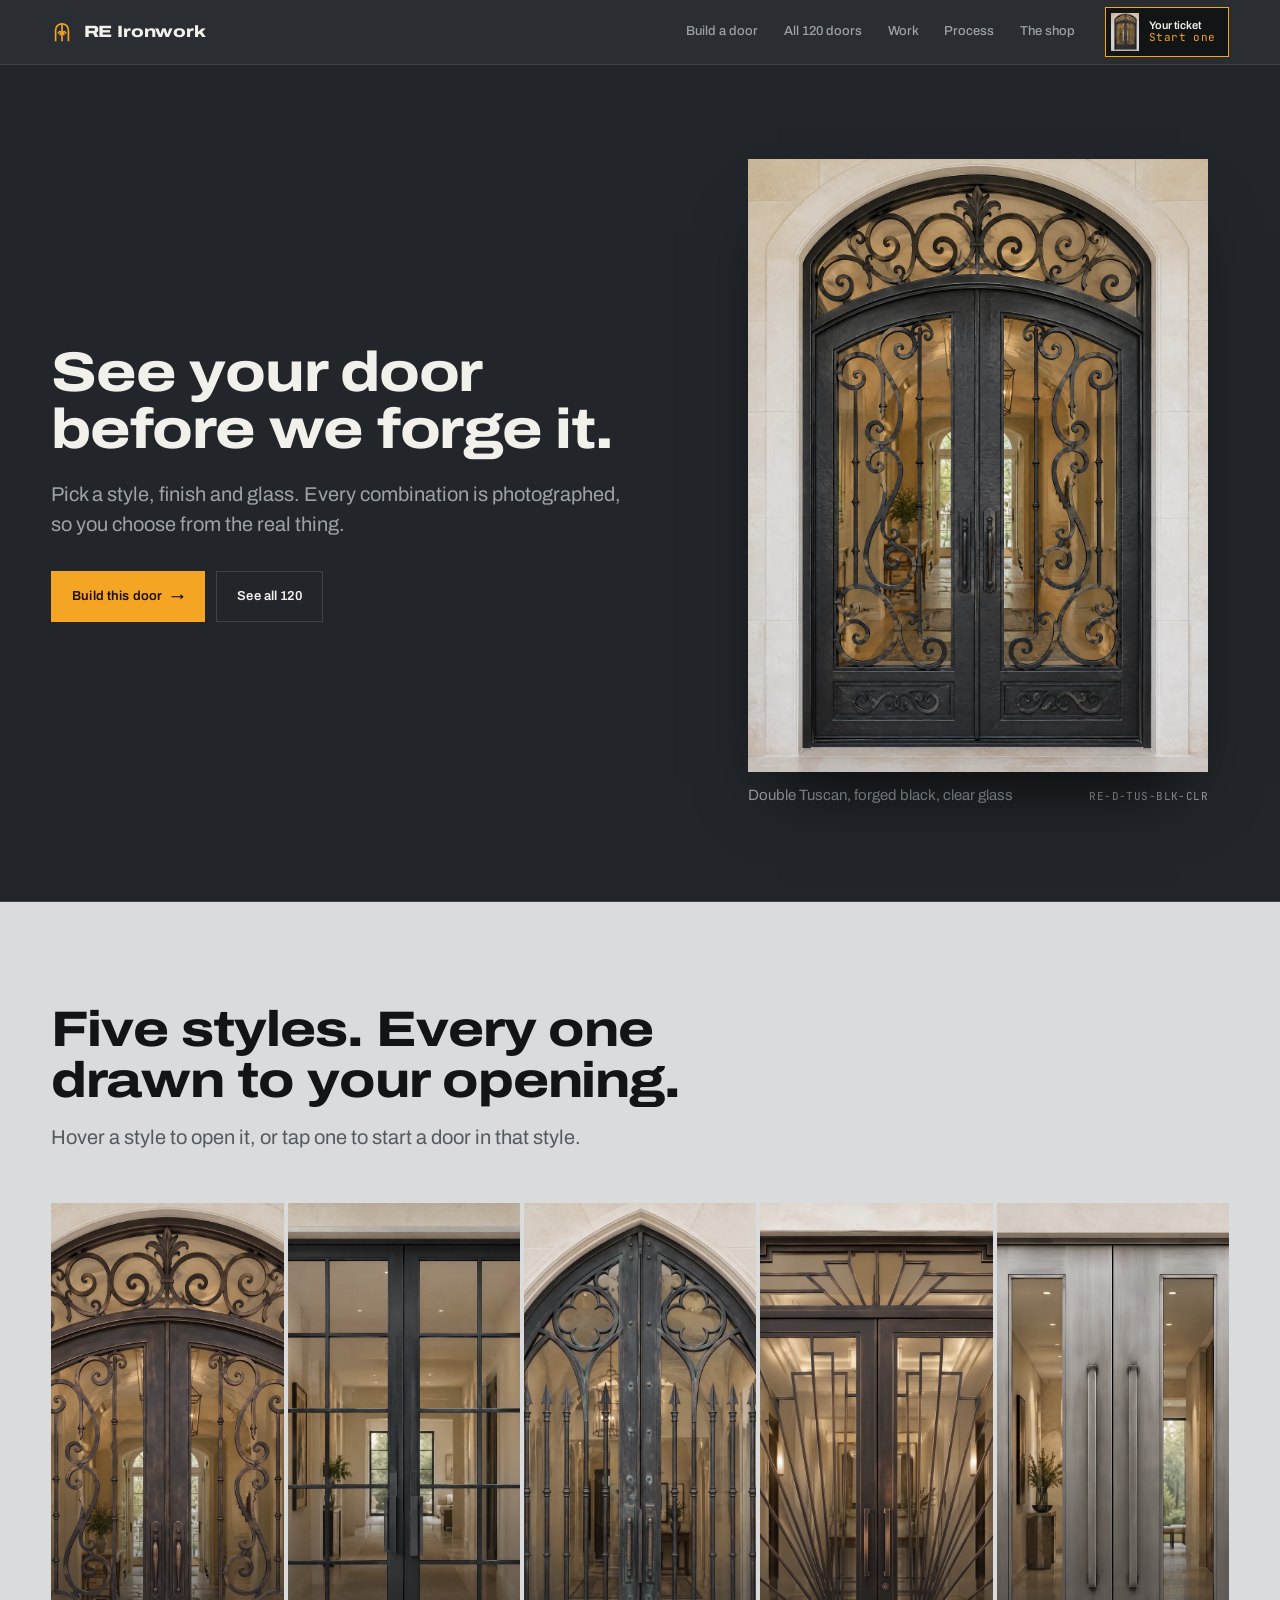
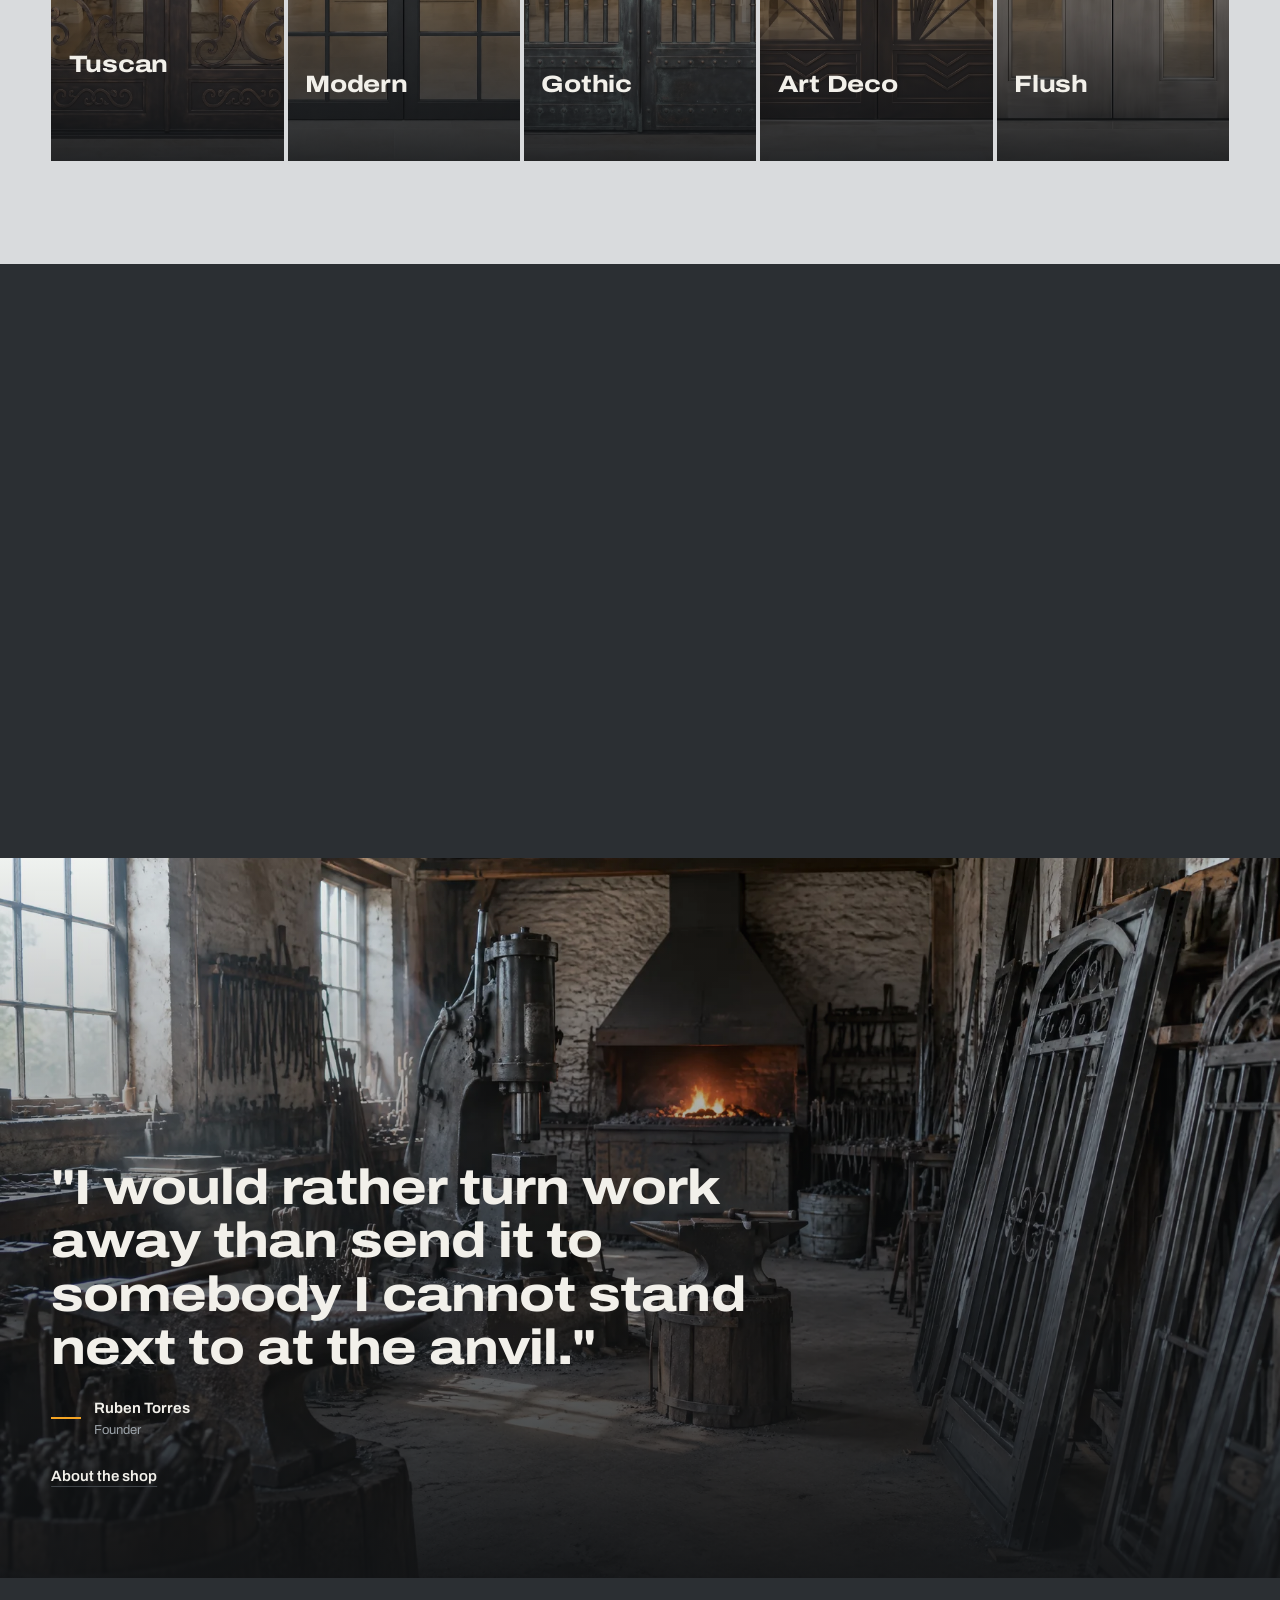
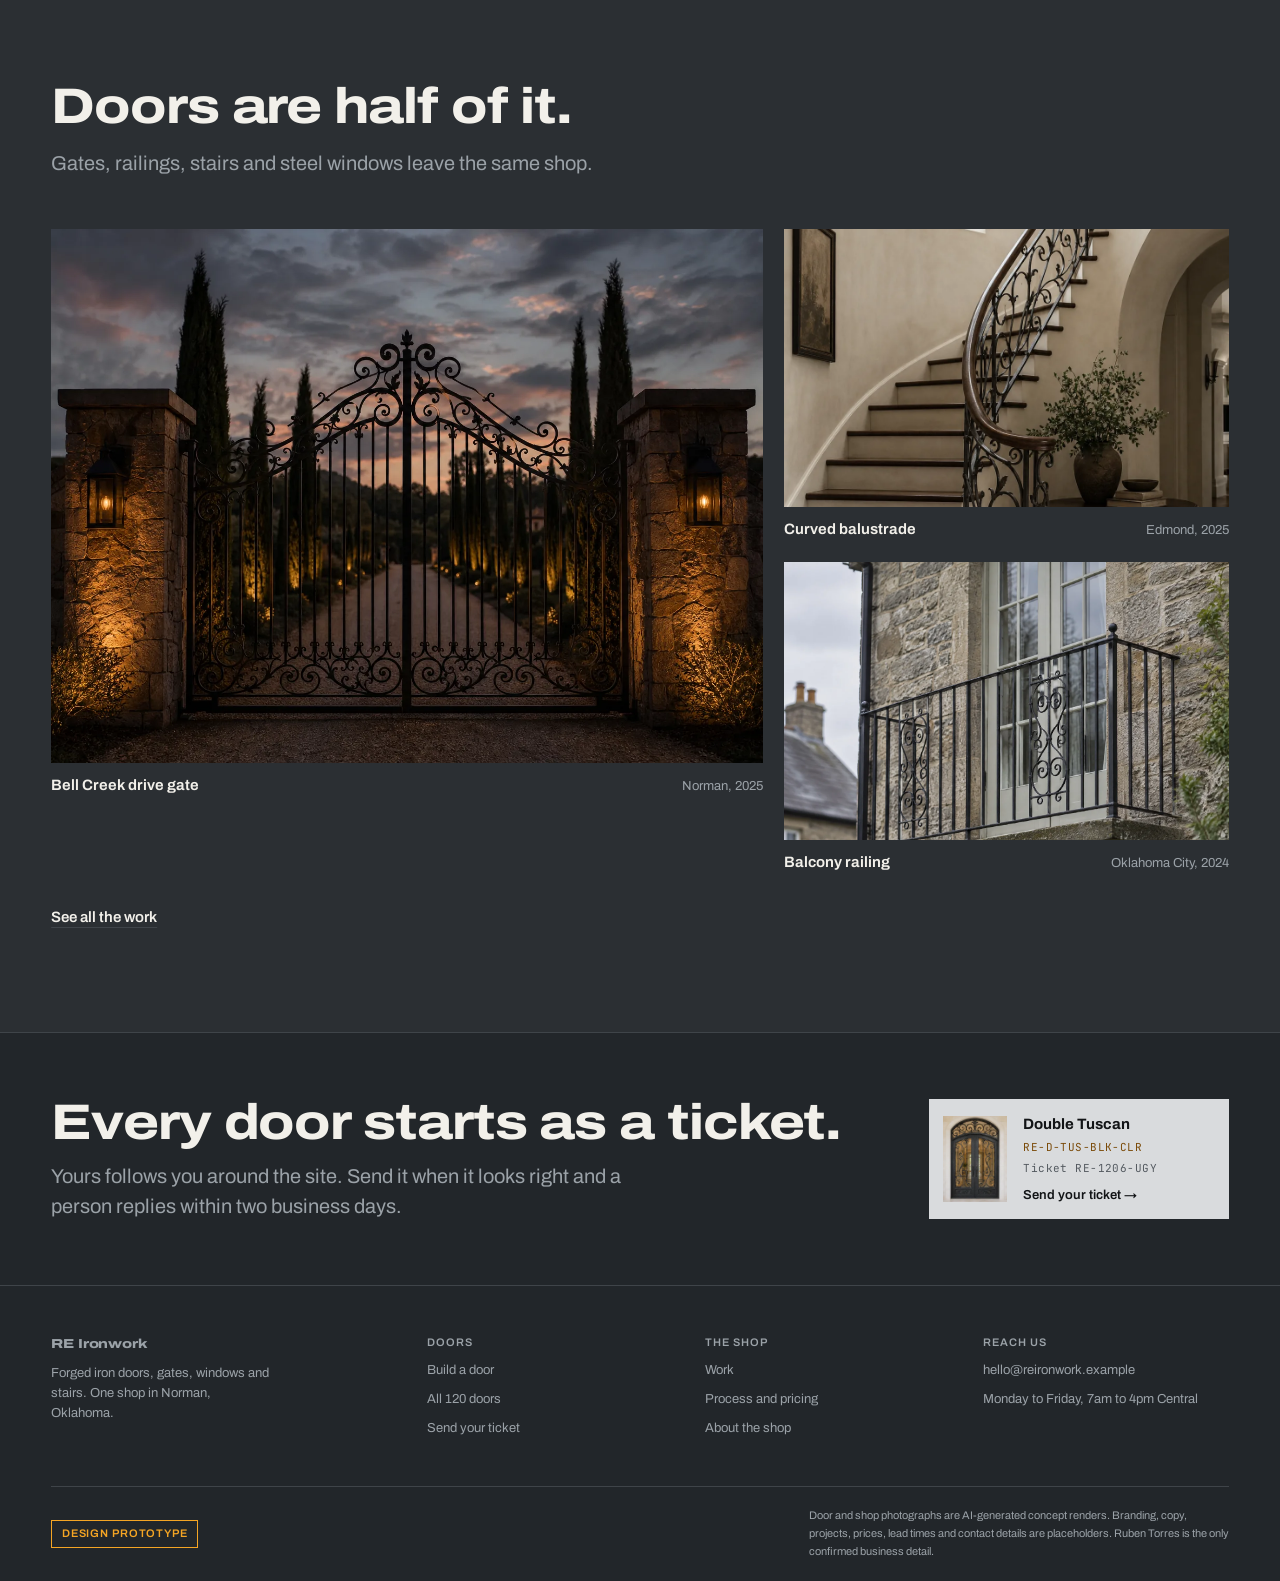
==== commit 82d3599b: "Seven-page site: home, build, all doors, work, process, shop, quote Co-Authored-By: Claude Opus 5.5 " ====
--- a/index.html
+++ b/index.html
@@ -2,537 +2,129 @@
 <html lang="en">
 <head>
 <meta charset="utf-8">
+<script>document.documentElement.classList.add("js")</script>
 <meta name="viewport" content="width=device-width, initial-scale=1, viewport-fit=cover">
 <meta name="robots" content="noindex, nofollow">
-<title>RE Ironwork — Build your door</title>
-<meta name="description" content="Custom forged iron doors. Pick the configuration, style, finish and glass, see the actual door, send the ticket to the shop.">
+<title>RE Ironwork, forged iron doors you can see before they are made</title>
+<meta name="description" content="Pick a style, finish and glass and see a photograph of that exact door. Then we draw it full size and forge it in Norman, Oklahoma.">
+<meta name="theme-color" content="#2B2F33">
+<link rel="icon" href="data:image/svg+xml,%3Csvg xmlns='http://www.w3.org/2000/svg' viewBox='0 0 32 32'%3E%3Crect width='32' height='32' fill='%232B2F33'/%3E%3Cpath d='M9 27V13a7 7 0 0 1 14 0v14' fill='none' stroke='%23F5A524' stroke-width='2.4'/%3E%3Cpath d='M16 6v21' stroke='%23F5A524' stroke-width='2'/%3E%3C/svg%3E">
 <link rel="preconnect" href="https://fonts.googleapis.com">
 <link rel="preconnect" href="https://fonts.gstatic.com" crossorigin>
 <link href="https://fonts.googleapis.com/css2?family=Archivo:wdth,wght@62..125,300..900&family=JetBrains+Mono:wght@400;500&display=swap" rel="stylesheet">
-<style>
-:root{
-  --steel:#2B2F33; --steel-2:#22262A; --steel-3:#363B40; --steel-4:#41474D;
-  --plate:#D9DBDD; --plate-2:#E6E7E8; --plate-3:#CDD0D3;
-  --ink:#121416; --chalk:#F2F0EA; --scale:#9BA2A8; --scale-2:#545A60;
-  --amber:#F5A524; --amber-2:#FFC24D; --amber-ink:#1A1204;
-  --line:#3F4449; --line-l:#B9BDC1;
-  --shell:clamp(1rem,3.4vw,3.5rem);
-  --t:cubic-bezier(.2,.7,.2,1);
-  --mono:"JetBrains Mono",ui-monospace,Menlo,Consolas,monospace;
-  --f-micro:.6875rem; --f-small:.8125rem; --f-body:.9375rem; --f-lead:clamp(1.05rem,1rem + .4vw,1.3rem);
-}
-*,*::before,*::after{box-sizing:border-box}
-html{-webkit-text-size-adjust:100%}
-body{margin:0;background:var(--steel);color:var(--chalk);font-family:Archivo,system-ui,sans-serif;
-  font-size:var(--f-body);line-height:1.55;font-weight:400;-webkit-font-smoothing:antialiased;overflow-x:hidden}
-img{max-width:100%;display:block}
-a{color:inherit;text-decoration:none}
-button,input,textarea,select{font:inherit;color:inherit}
-::selection{background:var(--amber);color:var(--amber-ink)}
-:focus-visible{outline:2px solid var(--amber);outline-offset:2px}
-h1,h2,h3{margin:0;font-weight:800;font-stretch:125%;text-transform:uppercase;letter-spacing:-.01em;line-height:.95}
-h1{font-size:clamp(2rem,1.2rem + 3.2vw,4.4rem)}
-h2{font-size:clamp(1.9rem,1.1rem + 3vw,4rem)}
-h3{font-size:clamp(1.05rem,1rem + .5vw,1.4rem);line-height:1.1}
-p{margin:0}
-.mono{font-family:var(--mono);font-size:var(--f-micro);letter-spacing:.08em;text-transform:uppercase}
-.lab{font-family:var(--mono);font-size:var(--f-micro);letter-spacing:.1em;text-transform:uppercase;color:var(--scale)}
-.wrap{padding-inline:var(--shell)}
-.sr{position:absolute;width:1px;height:1px;overflow:hidden;clip:rect(0 0 0 0);white-space:nowrap}
-.skip{position:fixed;top:-100px;left:1rem;z-index:200;background:var(--amber);color:var(--amber-ink);padding:.6rem 1rem}
-.skip:focus{top:1rem}
-
-/* ---------- buttons ---------- */
-.btn{display:inline-flex;align-items:center;justify-content:center;gap:.6rem;padding:.9rem 1.2rem;
-  border:1px solid var(--line);background:transparent;color:var(--chalk);cursor:pointer;
-  font-family:var(--mono);font-size:var(--f-micro);letter-spacing:.1em;text-transform:uppercase;
-  transition:background .2s,border-color .2s,color .2s}
-.btn:hover{border-color:var(--chalk)}
-.btn--amber{background:var(--amber);border-color:var(--amber);color:var(--amber-ink);font-weight:500}
-.btn--amber:hover{background:var(--amber-2);border-color:var(--amber-2)}
-.btn--ink{background:var(--ink);border-color:var(--ink);color:var(--chalk)}
-.btn--ink:hover{background:#000}
-
-/* ---------- nav ---------- */
-.nav{position:sticky;top:0;z-index:50;background:var(--steel);border-bottom:1px solid var(--line)}
-.nav-in{display:flex;align-items:center;gap:1.5rem;height:56px;padding-inline:var(--shell)}
-.brand{font-weight:800;font-stretch:125%;text-transform:uppercase;letter-spacing:.02em;font-size:1rem;margin-right:auto;display:flex;align-items:center;gap:.7rem}
-.brand i{width:10px;height:10px;background:var(--amber);display:inline-block}
-.nav-links{display:flex;gap:1.6rem}
-.nav-links a{font-family:var(--mono);font-size:var(--f-micro);letter-spacing:.1em;text-transform:uppercase;color:var(--scale);transition:color .2s}
-.nav-links a:hover{color:var(--chalk)}
-@media (max-width:760px){.nav-links{display:none}}
-
-/* ---------- BUILD (hero configurator) ---------- */
-.build{display:grid;grid-template-columns:minmax(0,1.45fr) minmax(360px,.95fr);min-height:calc(100svh - 56px);border-bottom:1px solid var(--line)}
-@media (max-width:980px){.build{grid-template-columns:1fr;min-height:0}}
-.stage{position:relative;background:var(--steel-2);display:grid;grid-template-rows:auto 1fr auto;min-height:0}
-.stage-head{display:flex;justify-content:space-between;align-items:center;gap:1rem;padding:.9rem var(--shell);border-bottom:1px solid var(--line)}
-.stage-head h1{font-size:clamp(1.3rem,1rem + 1.4vw,2.1rem)}
-.stage-view{position:relative;display:grid;place-items:center;padding:clamp(1rem,2.5vw,2.2rem) var(--shell);min-height:0;overflow:hidden}
-.stage-view::before{content:"";position:absolute;inset:0;pointer-events:none;opacity:.35;
-  background-image:linear-gradient(var(--line) 1px,transparent 1px),linear-gradient(90deg,var(--line) 1px,transparent 1px);background-size:48px 48px}
-.render{position:relative;aspect-ratio:3/4;height:100%;max-height:min(78svh,900px);max-width:100%;background:var(--steel-3);
-  box-shadow:0 30px 60px -20px rgba(0,0,0,.7);overflow:hidden}
-@media (max-width:980px){.render{height:auto;width:min(100%,520px)}}
-.render img{position:absolute;inset:0;width:100%;height:100%;object-fit:cover;opacity:0;transition:opacity .28s var(--t)}
-.render img.on{opacity:1}
-.render .pend{position:absolute;inset:auto 0 0 0;background:rgba(18,20,22,.86);color:var(--amber);padding:.6rem .9rem;display:none}
-.render .pend.on{display:block}
-.render .tag{position:absolute;top:.75rem;left:.75rem;background:var(--ink);color:var(--chalk);padding:.35rem .55rem}
-.render .tag b{color:var(--amber);font-weight:500}
-.strip{display:flex;gap:.5rem;padding:.8rem var(--shell);border-top:1px solid var(--line);overflow-x:auto;scrollbar-width:none}
-.strip::-webkit-scrollbar{display:none}
-.thumb{flex:0 0 auto;width:72px;background:var(--steel-3);border:1px solid var(--line);padding:0;cursor:pointer;position:relative;
-  aspect-ratio:3/4;overflow:hidden;transition:border-color .2s}
-.thumb img{width:100%;height:100%;object-fit:cover;opacity:.75;transition:opacity .2s}
-.thumb:hover img{opacity:1}
-.thumb[aria-pressed="true"]{border-color:var(--amber);outline:1px solid var(--amber)}
-.thumb[aria-pressed="true"] img{opacity:1}
-.thumb span{position:absolute;inset:auto 0 0 0;background:rgba(18,20,22,.85);color:var(--chalk);font-family:var(--mono);font-size:.5625rem;letter-spacing:.08em;text-transform:uppercase;padding:.25rem .3rem;text-align:center}
-
-/* ---------- ticket ---------- */
-.ticket{background:var(--plate);color:var(--ink);display:flex;flex-direction:column;border-left:1px solid var(--line)}
-@media (max-width:980px){.ticket{border-left:0;border-top:1px solid var(--line)}}
-.t-head{padding:1rem var(--shell) .9rem;border-bottom:1px dashed var(--line-l);display:flex;justify-content:space-between;align-items:flex-end;gap:1rem}
-.t-head .no{font-family:var(--mono);font-size:1.1rem;letter-spacing:.06em;font-weight:500}
-.ticket .btn:not(.btn--ink){color:var(--ink);border-color:var(--line-l)}
-.ticket .btn:not(.btn--ink):hover{border-color:var(--ink)}
-.chip[aria-pressed="true"] .lab{color:var(--scale)}
-.t-body{padding:.4rem var(--shell) 0;display:grid;gap:1.05rem;flex:1}
-.grp{display:grid;gap:.5rem;padding-top:.6rem}
-.grp-lab{display:flex;justify-content:space-between;align-items:baseline}
-.grp-lab .lab{color:var(--scale-2)}
-.grp-lab .cur{font-family:var(--mono);font-size:var(--f-micro);letter-spacing:.06em}
-.chips{display:grid;gap:.4rem}
-.chips--2{grid-template-columns:repeat(2,1fr)} .chips--4{grid-template-columns:repeat(4,1fr)} .chips--3{grid-template-columns:repeat(3,1fr)} .chips--5{grid-template-columns:repeat(5,1fr)}
-@media (max-width:1200px){.chips--5{grid-template-columns:repeat(3,1fr)}}
-@media (max-width:480px){.chips--4{grid-template-columns:repeat(2,1fr)}}
-.chip{border:1px solid var(--line-l);background:var(--plate-2);cursor:pointer;padding:.6rem .55rem;text-align:left;display:grid;gap:.4rem;
-  font-size:var(--f-small);line-height:1.2;transition:border-color .15s,background .15s;position:relative}
-.chip:hover{border-color:var(--ink)}
-.chip[aria-pressed="true"]{background:var(--ink);color:var(--chalk);border-color:var(--ink)}
-.chip[aria-pressed="true"]::after{content:"";position:absolute;top:0;right:0;width:0;height:0;border-style:solid;border-width:0 12px 12px 0;border-color:transparent var(--amber) transparent transparent}
-.chip .sw{width:100%;height:14px;border:1px solid rgba(0,0,0,.18)}
-.sw--black{background:linear-gradient(90deg,#44474C,#1E2124)} .sw--bronze{background:linear-gradient(90deg,#B07A3A,#3A2412)}
-.sw--patina{background:linear-gradient(90deg,#7F9179,#2A3A2C)} .sw--pewter{background:linear-gradient(90deg,#C8CCD0,#6B7177)}
-.sw--clear{background:linear-gradient(90deg,#F4E9CF,#B9CAD6)} .sw--frosted{background:#E9ECEE} .sw--reeded{background:repeating-linear-gradient(90deg,#EEE8DA 0 3px,#AAB6BF 3px 5px)}
-.chip .nm{font-weight:500}
-.t-spec{margin-top:.4rem;border-top:1px dashed var(--line-l);padding-top:.9rem;display:grid;gap:.45rem}
-.t-row{display:flex;justify-content:space-between;gap:1rem;font-family:var(--mono);font-size:var(--f-micro);letter-spacing:.05em}
-.t-row dt{color:var(--scale-2);text-transform:uppercase} .t-row dd{margin:0;text-align:right}
-.t-row.big dd{font-family:Archivo;font-stretch:125%;font-weight:800;font-size:1.5rem;letter-spacing:-.01em;line-height:1}
-.t-foot{padding:1rem var(--shell) 1.1rem;border-top:1px dashed var(--line-l);display:grid;gap:.6rem}
-.t-foot .btn{width:100%}
-.t-note{font-size:var(--f-micro);color:var(--scale-2);line-height:1.5}
-
-/* ---------- sections ---------- */
-.sec{padding-block:clamp(3.5rem,8vw,7rem)}
-.sec--plate{background:var(--plate);color:var(--ink)}
-.sec--plate .lab,.ticket .lab{color:var(--scale-2)}
-.sec-head{display:grid;grid-template-columns:minmax(0,1fr) minmax(0,1fr);gap:1.2rem 3rem;align-items:end;margin-bottom:clamp(1.8rem,4vw,3rem)}
-@media (max-width:820px){.sec-head{grid-template-columns:1fr}}
-.sec-head p{max-width:52ch;font-size:var(--f-lead);line-height:1.45}
-.rule{height:1px;background:var(--line);margin-block:1rem}
-.sec--plate .rule{background:var(--line-l)}
-
-/* choices up close */
-.macros{display:grid;grid-template-columns:repeat(7,1fr);gap:1px;background:var(--line-l);border:1px solid var(--line-l)}
-@media (max-width:1000px){.macros{grid-template-columns:repeat(4,1fr)}}
-@media (max-width:560px){.macros{grid-template-columns:repeat(2,1fr)}}
-.macro{background:var(--plate-2);display:grid;grid-template-rows:auto 1fr}
-.macro .im{aspect-ratio:1;background:var(--plate-3);overflow:hidden}
-.macro .im img{width:100%;height:100%;object-fit:cover}
-.macro .tx{padding:.7rem .75rem .85rem;display:grid;gap:.3rem}
-.macro .tx b{font-weight:600;font-size:var(--f-small)}
-.macro .tx span{font-size:var(--f-micro);color:var(--scale-2);line-height:1.4}
-
-/* work */
-.work{display:grid;grid-template-columns:repeat(12,1fr);gap:clamp(.6rem,1.4vw,1.2rem)}
-.work .it{grid-column:span 6;display:grid;gap:.6rem}
-.work .it.w8{grid-column:span 8} .work .it.w4{grid-column:span 4}
-@media (max-width:820px){.work .it,.work .it.w8,.work .it.w4{grid-column:span 12}}
-.ph{background:var(--steel-3);overflow:hidden}
-.ph img{width:100%;height:100%;object-fit:cover;aspect-ratio:3/2}
-.ph.tall img{aspect-ratio:3/4}
-.it-meta{display:flex;justify-content:space-between;gap:1rem;align-items:baseline}
-.it-meta b{font-weight:600}
-
-/* process */
-.steps{display:grid;grid-template-columns:repeat(5,1fr);gap:1px;background:var(--line);border:1px solid var(--line)}
-@media (max-width:1000px){.steps{grid-template-columns:repeat(2,1fr)}}
-@media (max-width:520px){.steps{grid-template-columns:1fr}}
-.step{background:var(--steel);padding:1.2rem 1.1rem 1.4rem;display:grid;gap:.7rem;align-content:start;min-height:190px}
-.step .wk{font-family:var(--mono);font-size:var(--f-micro);letter-spacing:.08em;color:var(--amber)}
-.step p{font-size:var(--f-small);color:var(--scale);line-height:1.5}
-
-/* answers */
-.facts{display:grid;grid-template-columns:repeat(3,1fr);gap:1px;background:var(--line-l);border:1px solid var(--line-l);margin-bottom:2.2rem}
-@media (max-width:820px){.facts{grid-template-columns:1fr}}
-.fact{background:var(--plate-2);padding:1.3rem 1.2rem 1.4rem;display:grid;gap:.5rem;align-content:start}
-.fact b{font-stretch:125%;font-weight:800;font-size:clamp(1.6rem,2.6vw,2.3rem);line-height:1;letter-spacing:-.01em;text-transform:uppercase}
-.fact p{font-size:var(--f-small);color:var(--scale-2);line-height:1.5}
-.qa{border-top:1px solid var(--line-l)}
-.qa:last-child{border-bottom:1px solid var(--line-l)}
-.qa summary{list-style:none;cursor:pointer;padding:1.1rem 2.4rem 1.1rem 0;position:relative;font-weight:600;font-size:var(--f-lead)}
-.qa summary::-webkit-details-marker{display:none}
-.qa summary::after{content:"+";position:absolute;right:.2rem;top:50%;transform:translateY(-50%);font-family:var(--mono);color:var(--scale-2)}
-.qa[open] summary::after{content:"–"}
-.qa .a{padding:0 3rem 1.3rem 0;color:var(--scale-2);font-size:var(--f-small);max-width:70ch;line-height:1.55}
-
-/* send */
-.send-grid{display:grid;grid-template-columns:minmax(0,.8fr) minmax(0,1.2fr);gap:clamp(2rem,4vw,4rem)}
-@media (max-width:900px){.send-grid{grid-template-columns:1fr}}
-.carry{border:1px solid var(--line);background:var(--steel-2);padding:1rem 1.1rem;margin-bottom:1.2rem;display:grid;gap:.5rem}
-.carry .hd{display:flex;justify-content:space-between;gap:1rem;align-items:baseline}
-.carry .hd b{font-family:var(--mono);font-size:var(--f-small);letter-spacing:.06em;color:var(--amber);font-weight:500}
-.field{display:grid;gap:.4rem;margin-bottom:1rem}
-.field label{font-family:var(--mono);font-size:var(--f-micro);letter-spacing:.08em;text-transform:uppercase;color:var(--scale)}
-.field input,.field textarea,.field select{background:var(--steel-2);border:1px solid var(--line);padding:.85rem .95rem;color:var(--chalk);width:100%;transition:border-color .2s}
-.field input:hover,.field textarea:hover,.field select:hover{border-color:var(--scale)}
-.field input:focus,.field textarea:focus,.field select:focus{outline:none;border-color:var(--amber)}
-.field textarea{min-height:120px;resize:vertical;line-height:1.5}
-.field .err{font-size:var(--f-micro);color:#FF8A65;min-height:1em;font-family:var(--mono)}
-.field.bad input,.field.bad textarea{border-color:#FF8A65}
-.two{display:grid;grid-template-columns:1fr 1fr;gap:1rem}
-@media (max-width:560px){.two{grid-template-columns:1fr}}
-.hp{position:absolute;left:-9999px}
-.sent{border:1px solid var(--amber);background:var(--steel-2);padding:1.3rem 1.4rem;display:none;gap:.6rem}
-.sent.on{display:grid}
-
-/* footer */
-footer{border-top:1px solid var(--line);background:var(--steel-2)}
-.f-grid{display:grid;grid-template-columns:minmax(0,1.3fr) repeat(3,minmax(0,1fr));gap:1.6rem 2rem;padding-block:2.6rem}
-@media (max-width:820px){.f-grid{grid-template-columns:1fr 1fr}}
-@media (max-width:480px){.f-grid{grid-template-columns:1fr}}
-.f-col{display:grid;gap:.55rem;align-content:start}
-.f-col a{font-size:var(--f-small);color:var(--scale);transition:color .2s}
-.f-col a:hover{color:var(--chalk)}
-.f-bot{border-top:1px solid var(--line);padding-block:1.2rem;display:flex;justify-content:space-between;gap:1.2rem;flex-wrap:wrap;align-items:center}
-.proto{display:inline-flex;align-items:center;gap:.5rem;border:1px solid var(--amber);color:var(--amber);padding:.35rem .6rem}
-
-[data-rv]{opacity:0;transform:translateY(14px);transition:opacity .6s var(--t),transform .6s var(--t)}
-[data-rv].in{opacity:1;transform:none}
-@media (prefers-reduced-motion:reduce){
-  *{transition-duration:.01ms !important;animation-duration:.01ms !important}
-  [data-rv]{opacity:1;transform:none}
-}
-
-/* =============================================== BELOW THE FOLD, v2 */
-:root{--amber-dk:#7A4A08}
-.wall{background:var(--ink);border-bottom:1px solid var(--line);padding-block:clamp(2.6rem,5vw,4.2rem)}
-.wall-head{display:flex;justify-content:space-between;align-items:flex-end;gap:2rem;flex-wrap:wrap;margin-bottom:1.3rem}
-.wall-head p{max-width:46ch;color:var(--scale);font-size:var(--f-lead);line-height:1.4}
-.wall-grid{display:grid;grid-template-columns:repeat(12,1fr);gap:3px}
-@media (max-width:1100px){.wall-grid{grid-template-columns:repeat(8,1fr)}}
-@media (max-width:640px){.wall-grid{grid-template-columns:repeat(4,1fr)}}
-.tile{position:relative;aspect-ratio:3/4;background:var(--steel-3);border:0;padding:0;cursor:pointer;overflow:hidden}
-.tile img{width:100%;height:100%;object-fit:cover;display:block;transition:transform .35s var(--t)}
-.tile:hover img{transform:scale(1.07)}
-.tile::after{content:attr(data-code);position:absolute;inset:auto 0 0 0;background:var(--amber);color:var(--amber-ink);
-  font-family:var(--mono);font-size:.5625rem;letter-spacing:.06em;padding:.22rem .3rem;white-space:nowrap;overflow:hidden;
-  transform:translateY(100%);transition:transform .2s var(--t)}
-.tile:hover::after,.tile:focus-visible::after{transform:none}
-.tile.on{outline:2px solid var(--amber);outline-offset:-2px}
-.wall-keys{display:flex;gap:1.6rem;flex-wrap:wrap;margin-top:1rem}
-.wall-keys span{font-family:var(--mono);font-size:var(--f-micro);letter-spacing:.08em;text-transform:uppercase;color:var(--scale)}
-.wall-keys b{color:var(--amber);font-weight:500}
-
-.board{display:grid;grid-template-columns:minmax(0,1.05fr) minmax(0,.95fr);gap:clamp(1.5rem,4vw,4rem);align-items:stretch}
-@media (max-width:900px){.board{grid-template-columns:1fr}}
-.board-im{position:relative;aspect-ratio:1;background:var(--plate-3);overflow:hidden}
-.board-im img{position:absolute;inset:0;width:100%;height:100%;object-fit:cover;opacity:0;transition:opacity .3s var(--t)}
-.board-im img.on{opacity:1}
-.board-im .cap{position:absolute;left:.9rem;bottom:.9rem;background:var(--ink);color:var(--chalk);padding:.4rem .6rem}
-.board-list{display:grid;align-content:start}
-.board-row{display:grid;grid-template-columns:minmax(0,auto) minmax(0,1fr);gap:1rem;align-items:baseline;padding:.95rem 0;
-  border:0;border-top:1px solid var(--line-l);cursor:pointer;background:none;text-align:left;color:inherit;width:100%}
-.board-row:last-child{border-bottom:1px solid var(--line-l)}
-.board-row b{font-stretch:125%;font-weight:800;text-transform:uppercase;font-size:clamp(1.25rem,2.1vw,1.9rem);line-height:1;transition:color .2s;white-space:nowrap}
-.board-row span{font-size:var(--f-small);color:var(--scale-2)}
-.board-row.on b,.board-row:hover b{color:var(--amber-dk)}
-.board-row .k{font-family:var(--mono);font-size:var(--f-micro);letter-spacing:.1em;color:var(--scale-2);text-transform:uppercase;grid-column:1/-1;margin-top:-.4rem}
-
-.shop{position:relative;min-height:82svh;display:grid;align-items:end;isolation:isolate;overflow:hidden;border-block:1px solid var(--line)}
-.shop>img{position:absolute;inset:0;width:100%;height:100%;object-fit:cover;z-index:-2}
-.shop::before{content:"";position:absolute;inset:0;z-index:-1;
-  background:linear-gradient(to top,rgba(18,20,22,.96) 0%,rgba(18,20,22,.58) 42%,rgba(18,20,22,.12) 100%)}
-.shop-in{padding:clamp(3rem,8vw,7rem) var(--shell) clamp(2.4rem,5vw,4rem);max-width:1180px;display:grid;gap:1.4rem}
-.shop-q{font-stretch:125%;font-weight:800;text-transform:uppercase;font-size:clamp(1.55rem,.9rem + 3.4vw,4.3rem);line-height:.98;letter-spacing:-.012em}
-.shop-q em{font-style:normal;color:var(--amber)}
-.shop-by{display:flex;align-items:center;gap:.9rem}
-.shop-by i{width:34px;height:2px;background:var(--amber);display:block}
-
-.ledger{display:grid;gap:clamp(2.2rem,5vw,4.5rem)}
-.ledge{display:grid;grid-template-columns:minmax(0,7fr) minmax(0,5fr);gap:clamp(1rem,3vw,3rem);align-items:end}
-.ledge:nth-child(even){grid-template-columns:minmax(0,5fr) minmax(0,7fr)}
-.ledge:nth-child(even) .ph{order:2}
-@media (max-width:820px){.ledge,.ledge:nth-child(even){grid-template-columns:1fr}.ledge:nth-child(even) .ph{order:0}}
-.ledge .ph img{aspect-ratio:4/3}
-.ledge-tx{display:grid;gap:.7rem}
-.ledge-tx .jn{font-family:var(--mono);color:var(--amber);font-size:var(--f-small);letter-spacing:.08em}
-.ledge-tx h3{font-size:clamp(1.5rem,2.6vw,2.4rem)}
-.ledge-tx dl{display:grid;grid-template-columns:auto 1fr;gap:.35rem 1.2rem;font-size:var(--f-small);margin:.3rem 0 0}
-.ledge-tx dt{color:var(--scale);font-family:var(--mono);font-size:var(--f-micro);letter-spacing:.08em;text-transform:uppercase;padding-top:.15rem}
-.ledge-tx dd{margin:0}
-
-.route{border:1px solid var(--line-l);background:var(--plate-2);display:grid;grid-template-columns:repeat(5,1fr);position:relative}
-@media (max-width:900px){.route{grid-template-columns:1fr}}
-.stn{padding:1.3rem 1.1rem 1.5rem;border-right:1px solid var(--line-l);display:grid;gap:.6rem;align-content:start;position:relative;min-height:210px}
-.stn:last-child{border-right:0}
-@media (max-width:900px){.stn{border-right:0;border-bottom:1px solid var(--line-l);min-height:0}.stn:last-child{border-bottom:0}}
-.stn .wk{font-family:var(--mono);font-size:var(--f-micro);letter-spacing:.08em;color:var(--scale-2)}
-.stn h3{font-size:1.25rem}
-.stn p{font-size:var(--f-small);color:var(--scale-2);line-height:1.5}
-.stamp{position:absolute;top:.85rem;right:.85rem;border:2px solid var(--amber-dk);color:var(--amber-dk);font-family:var(--mono);
-  font-size:.5625rem;letter-spacing:.14em;padding:.2rem .4rem;transform:rotate(-8deg)}
-.route-foot{display:flex;justify-content:space-between;gap:1rem;flex-wrap:wrap;padding:.8rem 0 0}
-
-.bigfacts{display:grid;grid-template-columns:repeat(3,1fr);border-top:1px solid var(--line-l);border-bottom:1px solid var(--line-l);margin-bottom:2.4rem}
-@media (max-width:820px){.bigfacts{grid-template-columns:1fr}}
-.bf{padding:1.7rem 1.2rem 1.7rem 0;display:grid;gap:.45rem;align-content:start}
-.bf+.bf{padding-left:1.4rem;border-left:1px solid var(--line-l)}
-@media (max-width:820px){.bf+.bf{padding-left:0;border-left:0;border-top:1px solid var(--line-l)}}
-.bf b{font-stretch:125%;font-weight:800;font-size:clamp(2.6rem,6vw,5.4rem);line-height:.95;letter-spacing:-.02em;text-transform:uppercase}
-.bf p{font-size:var(--f-small);color:var(--scale-2);max-width:34ch;line-height:1.5}
-
-.tkt{background:var(--plate);color:var(--ink);padding:1.6rem clamp(1.2rem,2.5vw,2rem) 1.8rem;position:relative;margin-block:14px}
-.tkt::before,.tkt::after{content:"";position:absolute;left:0;right:0;height:14px;
-  background:radial-gradient(circle at 7px 7px,var(--steel) 6.5px,transparent 7.2px) 0 0/28px 14px repeat-x}
-.tkt::before{top:0} .tkt::after{bottom:0;transform:scaleY(-1)}
-.tkt .field input,.tkt .field textarea{background:#FFFFFF;border-color:var(--line-l);color:var(--ink)}
-.tkt .field input:focus,.tkt .field textarea:focus{border-color:var(--amber-dk)}
-.tkt .field label{color:var(--scale-2)}
-.tkt .carry{background:var(--plate-2);border-color:var(--line-l)}
-.tkt .carry .hd b{color:var(--amber-dk)}
-.tkt .t-note{color:var(--scale-2)}
-.tkt .sent{background:var(--plate-2);border-color:var(--amber-dk)}
-.tkt .sent p{color:var(--scale-2)}
-.tkt .field .err{color:#A8321E}
-</style>
+<link rel="stylesheet" href="assets/site.css">
 </head>
-<body>
-<a class="skip" href="#build">Skip to the configurator</a>
+<body data-page="home">
+<a class="skip" href="#main">Skip to content</a>
 <header class="nav">
   <div class="nav-in">
-    <a class="brand" href="#build"><i></i>RE Ironwork</a>
-    <nav class="nav-links" aria-label="Primary">
-      <a href="#build">Build</a><a href="#wall">Every door</a><a href="#work">Work</a><a href="#process">Process</a><a href="#answers">Answers</a>
+    <a class="brand" href="index.html" aria-label="RE Ironwork home">
+      <svg viewBox="0 0 24 24" fill="none" stroke="#F5A524" stroke-width="1.8" aria-hidden="true"><path d="M5 22V10a7 7 0 0 1 14 0v12"/><path d="M12 3v19"/><path d="M8 14c0-2 1.6-3 2.6-2s0 3-1.4 3"/><path d="M16 14c0-2-1.6-3-2.6-2s0 3 1.4 3"/></svg>
+      RE Ironwork
+    </a>
+    <nav class="nav-links" id="navLinks" aria-label="Primary">
+      <a href="build.html">Build a door</a>
+      <a href="doors.html">All 120 doors</a>
+      <a href="work.html">Work</a>
+      <a href="process.html">Process</a>
+      <a href="shop.html">The shop</a>
     </nav>
-    <a class="btn btn--amber" href="#send">Send to shop</a>
+    <a class="chip-ticket" href="quote.html" data-ticket-chip aria-label="Your job ticket">
+      <img alt="" width="28" height="38" src="img/doors/double-tuscan-black-clear.thumb.webp">
+      <span><span class="t1">Your ticket</span><span class="t2 data">Start one</span></span>
+    </a>
+    <button class="menu-btn" type="button" aria-controls="navLinks" aria-expanded="false"><span class="sr">Menu</span>
+      <svg width="20" height="14" viewBox="0 0 20 14" stroke="currentColor" stroke-width="1.8" aria-hidden="true"><path d="M0 1h20M0 7h20M0 13h20"/></svg></button>
   </div>
 </header>
 
-<main>
-<!-- ================= BUILD ================= -->
-<section class="build" id="build" aria-label="Door configurator">
-  <div class="stage">
-    <div class="stage-head">
-      <h1>Build your door</h1>
-      <p class="lab">Actual renders of the door you pick, not drawings</p>
-    </div>
-    <div class="stage-view">
-      <div class="render" id="render">
-        <img id="imgA" alt="" class="on">
-        <img id="imgB" alt="">
-        <div class="tag mono"><span id="tagKey">Double · Tuscan</span> <b id="tagCode">RE-D-TUS-BLK-CLR</b></div>
-        <div class="pend mono" id="pend">This combination has not been photographed yet. Showing the nearest one.</div>
+<main id="main">
+<section class="hero">
+  <div class="wrap hero-in">
+    <div>
+      <h1>See your door before we forge it.</h1>
+      <p class="lede">Pick a style, finish and glass. Every combination is photographed, so you choose from the real thing.</p>
+      <div class="row">
+        <a class="btn btn-amber" id="heroBuild" href="build.html">Build this door <span class="ar" aria-hidden="true">&rarr;</span></a>
+        <a class="btn" href="doors.html">See all 120</a>
       </div>
     </div>
-    <div class="strip" id="strip" role="group" aria-label="Style"></div>
+    <figure class="hero-door" style="margin:0">
+      <div class="ph" id="heroDoor"><img class="on" src="img/doors/double-tuscan-black-clear.webp" alt="Double Tuscan iron entry door, forged black, clear glass" data-static></div>
+      <figcaption class="cap"><span id="heroCapName">Double Tuscan, forged black, clear glass</span><span class="data" id="heroCapCode"></span></figcaption>
+    </figure>
   </div>
+</section>
 
-  <div class="ticket" role="group" aria-label="Job ticket">
-    <div class="t-head">
-      <div><p class="lab">Job ticket</p><p class="no" id="ticketNo">RE-0000-000</p></div>
-      <button class="btn" type="button" id="resetBtn" style="padding:.55rem .8rem">Reset</button>
+<section class="sec on-plate">
+  <div class="wrap">
+    <div class="head" data-rv>
+      <h2>Five styles. Every one drawn to your opening.</h2>
+      <p class="lede">Hover a style to open it, or tap one to start a door in that style.</p>
     </div>
-    <div class="t-body">
-      <div class="grp">
-        <div class="grp-lab"><span class="lab">Configuration</span><span class="cur" id="curConfig"></span></div>
-        <div class="chips chips--2" data-k="config">
-          <button class="chip" type="button" data-v="double"><span class="nm">Double</span><span class="lab">Two leaves · 72 in</span></button>
-          <button class="chip" type="button" data-v="single"><span class="nm">Single</span><span class="lab">One leaf · 42 in</span></button>
-        </div>
-      </div>
-      <div class="grp">
-        <div class="grp-lab"><span class="lab">Style</span><span class="cur" id="curStyle"></span></div>
-        <div class="chips chips--5" data-k="style">
-          <button class="chip" type="button" data-v="tuscan"><span class="nm">Tuscan</span><span class="lab">Scrollwork</span></button>
-          <button class="chip" type="button" data-v="modern"><span class="nm">Modern</span><span class="lab">Flat bar grid</span></button>
-          <button class="chip" type="button" data-v="gothic"><span class="nm">Gothic</span><span class="lab">Pickets</span></button>
-          <button class="chip" type="button" data-v="deco"><span class="nm">Art Deco</span><span class="lab">Geometric</span></button>
-          <button class="chip" type="button" data-v="flush"><span class="nm">Flush</span><span class="lab">Plain lite</span></button>
-        </div>
-      </div>
-      <div class="grp">
-        <div class="grp-lab"><span class="lab">Finish</span><span class="cur" id="curFinish"></span></div>
-        <div class="chips chips--4" data-k="finish">
-          <button class="chip" type="button" data-v="black"><span class="sw sw--black"></span><span class="nm">Forged black</span></button>
-          <button class="chip" type="button" data-v="bronze"><span class="sw sw--bronze"></span><span class="nm">Oil-rubbed bronze</span></button>
-          <button class="chip" type="button" data-v="patina"><span class="sw sw--patina"></span><span class="nm">Aged patina</span></button>
-          <button class="chip" type="button" data-v="pewter"><span class="sw sw--pewter"></span><span class="nm">Antique pewter</span></button>
-        </div>
-      </div>
-      <div class="grp">
-        <div class="grp-lab"><span class="lab">Glass</span><span class="cur" id="curGlass"></span></div>
-        <div class="chips chips--3" data-k="glass">
-          <button class="chip" type="button" data-v="clear"><span class="sw sw--clear"></span><span class="nm">Clear</span></button>
-          <button class="chip" type="button" data-v="frosted"><span class="sw sw--frosted"></span><span class="nm">Frosted</span></button>
-          <button class="chip" type="button" data-v="reeded"><span class="sw sw--reeded"></span><span class="nm">Reeded</span></button>
-        </div>
-      </div>
-      <dl class="t-spec">
-        <div class="t-row"><dt>Spec</dt><dd id="specLine"></dd></div>
-        <div class="t-row"><dt>Opening</dt><dd id="specOpen"></dd></div>
-        <div class="t-row"><dt>Lead time</dt><dd id="specLead"></dd></div>
-        <div class="t-row big"><dt>From</dt><dd id="specPrice"></dd></div>
-      </dl>
-    </div>
-    <div class="t-foot">
-      <a class="btn btn--ink" href="#send" id="sendBtn">Send this ticket to the shop</a>
-      <p class="t-note">Starting figure for the door as shown, installed within the metro. Every door is drawn for its own opening, so the shop confirms the number after measuring.</p>
+    <div class="styles" data-rv>
+      <a class="sty" href="build.html?d=double-tuscan-black-clear"><img src="img/doors/double-tuscan-bronze-clear.webp" alt="" loading="lazy"><span class="tx"><h3>Tuscan</h3><p>Forged scrollwork over an arched transom. The most work at the anvil.</p></span></a>
+      <a class="sty" href="build.html?d=double-modern-black-clear"><img src="img/doors/double-modern-black-clear.webp" alt="" loading="lazy"><span class="tx"><h3>Modern</h3><p>A flat bar grid with slim sightlines. Fastest to make.</p></span></a>
+      <a class="sty" href="build.html?d=double-gothic-patina-clear"><img src="img/doors/double-gothic-patina-clear.webp" alt="" loading="lazy"><span class="tx"><h3>Gothic</h3><p>Pointed arch, spear pickets and a quatrefoil. Riveted straps.</p></span></a>
+      <a class="sty" href="build.html?d=double-deco-bronze-clear"><img src="img/doors/double-deco-bronze-clear.webp" alt="" loading="lazy"><span class="tx"><h3>Art Deco</h3><p>Stepped transom and sunburst lines. Geometric, not fussy.</p></span></a>
+      <a class="sty" href="build.html?d=double-flush-pewter-clear"><img src="img/doors/double-flush-pewter-clear.webp" alt="" loading="lazy"><span class="tx"><h3>Flush</h3><p>Plain steel leaves with one tall vision lite and a long pull.</p></span></a>
     </div>
   </div>
 </section>
 
-<!-- ================= THE WALL ================= -->
-<section class="wall" id="wall">
+<section class="sec">
   <div class="wrap">
-    <div class="wall-head">
-      <div data-rv><p class="lab">Every combination</p><h2>One hundred and twenty<br>doors, one wall</h2></div>
-      <p data-rv>Everything the ticket can produce, photographed. Click any door and it loads in the configurator above.</p>
-    </div>
-    <div class="wall-grid" id="wallGrid" data-rv></div>
-    <div class="wall-keys" data-rv>
-      <span><b>Rows</b> style · Tuscan, Modern, Gothic, Art Deco, Flush</span>
-      <span><b>Across</b> finish then glass</span>
-      <span><b>Top half</b> double · <b>bottom half</b> single</span>
-    </div>
+    <p class="sentence" data-rv>
+      You pick it here. We measure your opening<span class="inl"><img src="img/site/measure.webp" alt="" loading="lazy"></span>
+      and draw it full size<span class="inl"><img src="img/site/drawing.webp" alt="" loading="lazy"></span>.
+      <span class="dim">Then it is forged by hand<span class="inl"><img src="img/forge.webp" alt="" loading="lazy"></span>
+      and hung by the people who made it.</span>
+    </p>
+    <p style="margin-top:2rem" data-rv><a class="tlink" href="process.html">How a door gets made, week by week</a></p>
   </div>
 </section>
 
-<!-- ================= MATERIAL BOARD ================= -->
-<section class="sec sec--plate wrap" id="choices">
-  <div class="sec-head">
-    <div data-rv><p class="lab">Finish and glass</p><h2>What you're<br>actually choosing</h2></div>
-    <p data-rv>Cropped straight from the door photographs, so the finish you see here is the finish on the door. Hover or tap a line.</p>
-  </div>
-  <div class="board" data-rv>
-    <div class="board-im" id="boardIm"><div class="cap mono" id="boardCap">Forged black</div></div>
-    <div class="board-list" id="boardList"></div>
+<section class="bleed">
+  <img src="img/site/shop.webp" alt="Inside the shop: a coal forge glowing at the back, anvils, and iron door frames on racks" loading="lazy">
+  <div class="wrap">
+    <p class="quote" data-rv>"I would rather turn work away than send it to somebody I cannot stand next to at the anvil."</p>
+    <div class="by" data-rv><i></i><div><p style="font-weight:650">Ruben Torres</p><p class="quiet" style="font-size:var(--f-sm)">Founder</p></div></div>
+    <p style="margin-top:1.6rem" data-rv><a class="tlink" href="shop.html">About the shop</a></p>
   </div>
 </section>
 
-<!-- ================= THE SHOP ================= -->
-<section class="shop" aria-label="The shop">
-  <img src="img/forge.webp" alt="A craftsman hammering glowing hot iron on an anvil" loading="lazy">
-  <div class="shop-in">
-    <p class="lab" style="color:var(--amber)">The shop · Norman, Oklahoma</p>
-    <p class="shop-q" data-rv>I would rather turn work away than send it to somebody I cannot stand next to <em>at the anvil.</em></p>
-    <div class="shop-by" data-rv><i></i><div><p style="font-weight:600">Ruben Torres</p><p class="lab">Founder</p></div></div>
+<section class="sec">
+  <div class="wrap">
+    <div class="head" data-rv>
+      <h2>Doors are half of it.</h2>
+      <p class="lede">Gates, railings, stairs and steel windows leave the same shop.</p>
+    </div>
+    <div class="work-teaser">
+      <figure style="margin:0" data-rv><div class="ph"><img src="img/gate.webp" alt="An ornamental iron driveway gate between stone pillars at dusk" loading="lazy" style="aspect-ratio:4/3"></div>
+        <figcaption class="cap"><b>Bell Creek drive gate</b><span class="quiet" style="font-size:var(--f-sm)">Norman, 2025</span></figcaption></figure>
+      <div class="side">
+        <figure style="margin:0" data-rv><div class="ph"><img src="img/stair.webp" alt="A curved staircase with a hand-forged iron balustrade" loading="lazy" style="aspect-ratio:16/10"></div>
+          <figcaption class="cap"><b>Curved balustrade</b><span class="quiet" style="font-size:var(--f-sm)">Edmond, 2025</span></figcaption></figure>
+        <figure style="margin:0" data-rv><div class="ph"><img src="img/site/railing.webp" alt="A forged iron balcony railing on a stone house" loading="lazy" style="aspect-ratio:16/10;object-position:50% 30%"></div>
+          <figcaption class="cap"><b>Balcony railing</b><span class="quiet" style="font-size:var(--f-sm)">Oklahoma City, 2024</span></figcaption></figure>
+      </div>
+    </div>
+    <p style="margin-top:2rem" data-rv><a class="tlink" href="work.html">See all the work</a></p>
   </div>
 </section>
 
-<!-- ================= WORK LEDGER ================= -->
-<section class="sec wrap" id="work">
-  <div class="sec-head">
-    <div data-rv><p class="lab">Out the door</p><h2>Recent jobs</h2></div>
-    <p data-rv>Gates, stairs and windows leave the shop too. Each was drawn for its own opening and exists once.</p>
-  </div>
-  <div class="ledger">
-    <div class="ledge" data-rv>
-      <div class="ph"><img src="img/gate.webp" alt="Ornamental iron driveway gate between stone pillars at dusk" loading="lazy"></div>
-      <div class="ledge-tx"><span class="jn">JOB RE-0611</span><h3>Bell Creek drive gate</h3>
-        <dl><dt>Where</dt><dd>Norman, OK · 2025</dd><dt>Opening</dt><dd>18 ft double swing, operator and loop</dd><dt>Iron</dt><dd>Forged pickets, collared, riveted rails</dd><dt>Finish</dt><dd>Oil-rubbed bronze</dd></dl></div>
+<section class="sec-tight on-steel-2" style="border-top:1px solid var(--line)">
+  <div class="wrap close-band">
+    <div data-rv>
+      <h2>Every door starts as a ticket.</h2>
+      <p class="lede" style="margin-top:.8rem">Yours follows you around the site. Send it when it looks right and a person replies within two business days.</p>
     </div>
-    <div class="ledge" data-rv>
-      <div class="ph"><img src="img/stair.webp" alt="Curved staircase with hand-forged iron balustrade" loading="lazy"></div>
-      <div class="ledge-tx"><span class="jn">JOB RE-0587</span><h3>Curved balustrade</h3>
-        <dl><dt>Where</dt><dd>Edmond, OK · 2025</dd><dt>Run</dt><dd>Site-templated, 14 treads plus landing</dd><dt>Iron</dt><dd>Forged scroll panels, oak cap rail</dd><dt>Finish</dt><dd>Forged black</dd></dl></div>
-    </div>
-    <div class="ledge" data-rv>
-      <div class="ph"><img src="img/window.webp" alt="Tall arched steel window with slim black mullions" loading="lazy"></div>
-      <div class="ledge-tx"><span class="jn">JOB RE-0542</span><h3>Arched steel window</h3>
-        <dl><dt>Where</dt><dd>Nichols Hills, OK · 2024</dd><dt>Opening</dt><dd>11 ft head, thermally broken</dd><dt>Iron</dt><dd>Slim hot-rolled profiles, true divided lites</dd><dt>Finish</dt><dd>Forged black</dd></dl></div>
-    </div>
-  </div>
-</section>
-
-<!-- ================= ROUTE CARD ================= -->
-<section class="sec sec--plate wrap" id="process">
-  <div class="sec-head">
-    <div data-rv><p class="lab">Route card</p><h2>What happens<br>after you send it</h2></div>
-    <p data-rv>Twelve to sixteen weeks. Every job travels with a card like this, so nothing about week nine is a surprise.</p>
-  </div>
-  <div class="route" data-rv>
-    <div class="stn"><span class="wk">Station 1 · Week 1</span><h3>Measure</h3><p>We template the opening ourselves. Plumb, square and header height decide more of the design than taste does.</p></div>
-    <div class="stn"><span class="wk">Station 2 · Weeks 2–3</span><h3>Draw</h3><p>A full-size elevation, marked up and revised until you sign it. Nothing is cut before you have seen it at scale.</p><span class="stamp">Client signs</span></div>
-    <div class="stn"><span class="wk">Station 3 · Weeks 4–12</span><h3>Forge</h3><p>Six to ten weeks at the anvil. Photographs at the frame, the ornament and the glazing.</p></div>
-    <div class="stn"><span class="wk">Station 4 · Weeks 12–14</span><h3>Finish</h3><p>Hand-applied patina, sealed. Approved on a sample from your own door, not a chip card.</p><span class="stamp">Inspected</span></div>
-    <div class="stn"><span class="wk">Station 5 · Weeks 14–16</span><h3>Install</h3><p>Our crew, one to two days. We set it, adjust the locks and come back at ninety days.</p><span class="stamp">90-day return</span></div>
-  </div>
-  <div class="route-foot"><span class="lab">Half on signed drawing · balance on completion · no deposit before you sign</span><span class="lab">Gates with operators add 2–3 weeks</span></div>
-</section>
-
-<!-- ================= ANSWERS ================= -->
-<section class="sec wrap" id="answers" style="background:var(--plate);color:var(--ink);border-top:1px solid var(--line-l)">
-  <div class="sec-head">
-    <div data-rv><p class="lab" style="color:var(--scale-2)">Straight answers</p><h2>Cost and timing<br>before the form</h2></div>
-    <p data-rv>If these numbers do not work for your project, better that we both know now.</p>
-  </div>
-  <div class="bigfacts" data-rv>
-    <div class="bf"><span class="lab" style="color:var(--scale-2)">Single doors from</span><b>$9,800</b><p>Forged and installed. Doubles start around $16,000; a double with an arched transom typically lands between $24,000 and $42,000.</p></div>
-    <div class="bf"><span class="lab" style="color:var(--scale-2)">Lead time</span><b>12–16 wks</b><p>From signed drawing to installed. Gates with operators add two to three weeks for the electrical.</p></div>
-    <div class="bf"><span class="lab" style="color:var(--scale-2)">Where we work</span><b>Oklahoma</b><p>Norman, Oklahoma City and the surrounding metro as standard. Further out by arrangement.</p></div>
-  </div>
-  <details class="qa"><summary>Is the door in the configurator the door I get?</summary><div class="a">It is the starting point. The pictures are real renders of each style, finish and glass combination, and the shop builds to a full-size drawing of your opening. Proportions change with your opening; the ironwork, finish and glass do not.</div></details>
-  <details class="qa"><summary>Is forged iron actually different from what a fabricator sells?</summary><div class="a">Yes, and it is visible. Forged elements taper and thicken where the metal was moved under a hammer. Cold-bent stock is a constant thickness the whole way round, and cast ornament repeats identically across every door in a catalogue.</div></details>
-  <details class="qa"><summary>How does payment work?</summary><div class="a">A design retainer for the drawings, credited in full against the build. Half on approval of the drawing, the balance on completion before install. No deposit until you have signed a full-size elevation.</div></details>
-  <details class="qa"><summary>What about rust and Oklahoma weather?</summary><div class="a">Everything is primed and sealed, and exterior work gets a finish specified for west and south exposure. Maintenance sheet included, ninety-day return visit, and exterior re-oiling at cost after year one.</div></details>
-  <details class="qa"><summary>Do you do repairs and restoration?</summary><div class="a">Yes, on period ironwork especially. Send photographs and a rough measurement and we will say honestly whether it is worth restoring.</div></details>
-</section>
-
-<!-- ================= SEND ================= -->
-<section class="sec wrap" id="send">
-  <div class="send-grid">
-    <div data-rv>
-      <p class="lab">Send it to the shop</p>
-      <h2 style="margin-top:.5rem">Your ticket,<br>our anvil</h2>
-      <p style="margin-top:1.2rem;max-width:40ch;font-size:var(--f-lead);line-height:1.45;color:var(--scale)">A rough opening size and a photograph of the wall is enough. A person replies within two business days.</p>
-      <div style="margin-top:2rem;display:grid;gap:.6rem">
-        <p class="lab">Or directly</p>
-        <p><a href="mailto:hello@reironwork.example" style="border-bottom:1px solid var(--line)">hello@reironwork.example</a></p>
-        <p class="lab">Mon–Fri · 7am–4pm Central</p>
-      </div>
-    </div>
-    <div class="tkt" data-rv>
-      <form id="quoteForm" novalidate>
-        <div class="carry" id="carryBox">
-          <div class="hd"><span class="lab">Attached ticket</span><b id="carryNo"></b></div>
-          <p id="carryText" style="font-size:var(--f-small)"></p>
-          <p class="lab" id="carryPrice"></p>
-        </div>
-        <div class="two">
-          <div class="field"><label for="f-name">Your name</label><input id="f-name" type="text" autocomplete="name" required><span class="err" data-err="f-name"></span></div>
-          <div class="field"><label for="f-email">Email</label><input id="f-email" type="email" autocomplete="email" required><span class="err" data-err="f-email"></span></div>
-        </div>
-        <div class="two">
-          <div class="field"><label for="f-phone">Phone (optional)</label><input id="f-phone" type="tel" autocomplete="tel"><span class="err"></span></div>
-          <div class="field"><label for="f-city">City</label><input id="f-city" type="text" autocomplete="address-level2"><span class="err"></span></div>
-        </div>
-        <div class="field"><label for="f-msg">The opening, and anything else</label>
-          <textarea id="f-msg" placeholder="Rough width and height, and a note if you already know what you want changed."></textarea><span class="err" data-err="f-msg"></span></div>
-        <input class="hp" type="text" name="company" tabindex="-1" autocomplete="off" aria-hidden="true">
-        <button class="btn btn--ink" type="submit" style="width:100%;padding:1rem"><span id="submitLabel">Send ticket</span></button>
-        <p class="t-note" style="margin-top:.8rem">Used to answer you and nothing else. No list, no sequence.</p>
-      </form>
-      <div class="sent" id="sentBox" role="status">
-        <h3>Ticket received</h3>
-        <p style="font-size:var(--f-small)">A person will come back within two business days with first questions and a firm range.</p>
-        <p class="lab" id="sentNote" style="color:var(--scale-2)"></p>
-      </div>
-    </div>
+    <a class="mini-ticket" data-carry="quote.html" href="quote.html" data-rv>
+      <img data-ticket-thumb alt="Double Tuscan door" src="img/doors/double-tuscan-black-clear.thumb.webp">
+      <span style="display:grid;gap:.2rem"><b data-ticket-name>Double Tuscan</b><span class="data" data-ticket-code></span>
+        <span class="data" style="color:var(--scale-2)">Ticket <span data-ticket-no></span></span>
+        <span style="font-weight:600;font-size:var(--f-sm);margin-top:.3rem">Send your ticket &rarr;</span></span>
+    </a>
   </div>
 </section>
 </main>
@@ -540,167 +132,21 @@
 <footer>
   <div class="wrap">
     <div class="f-grid">
-      <div class="f-col"><a class="brand" href="#build"><i></i>RE Ironwork</a><p style="font-size:var(--f-small);color:var(--scale);max-width:30ch">Hand-forged architectural ironwork. One shop, one anvil, one door at a time.</p></div>
-      <div class="f-col"><p class="lab">Build</p><a href="#build">Configurator</a><a href="#wall">Every door</a><a href="#choices">Finishes and glass</a><a href="#work">Recent jobs</a></div>
-      <div class="f-col"><p class="lab">Answers</p><a href="#answers">Cost and lead times</a><a href="#process">Route card</a><a href="#send">Send a ticket</a></div>
-      <div class="f-col"><p class="lab">Reach</p><a href="mailto:hello@reironwork.example">hello@reironwork.example</a><p class="lab">Norman, Oklahoma</p></div>
+      <div class="f-col">
+        <a class="brand" href="index.html" style="margin:0">RE Ironwork</a>
+        <p class="quiet" style="font-size:var(--f-sm);max-width:32ch">Forged iron doors, gates, windows and stairs. One shop in Norman, Oklahoma.</p>
+      </div>
+      <div class="f-col"><p class="label">Doors</p><a href="build.html">Build a door</a><a href="doors.html">All 120 doors</a><a href="quote.html">Send your ticket</a></div>
+      <div class="f-col"><p class="label">The shop</p><a href="work.html">Work</a><a href="process.html">Process and pricing</a><a href="shop.html">About the shop</a></div>
+      <div class="f-col"><p class="label">Reach us</p><a href="mailto:hello@reironwork.example">hello@reironwork.example</a><p class="quiet" style="font-size:var(--f-sm)">Monday to Friday, 7am to 4pm Central</p></div>
     </div>
     <div class="f-bot">
-      <span class="proto mono">Design prototype</span>
-      <p class="lab" style="max-width:66ch;line-height:1.6;text-transform:none;letter-spacing:.02em">Door renders are AI-generated concept photography. Branding, copy, projects, prices, lead times and contact details are placeholders. Ruben Torres is the only confirmed business detail.</p>
+      <span class="proto">Design prototype</span>
+      <p class="quiet" style="font-size:var(--f-xs);max-width:70ch;line-height:1.6">Door and shop photographs are AI-generated concept renders. Branding, copy, projects, prices, lead times and contact details are placeholders. Ruben Torres is the only confirmed business detail.</p>
     </div>
   </div>
 </footer>
-
 <script src="img/doors/index.js"></script>
-<script>
-(function(){
-  "use strict";
-  var $=function(s,r){return (r||document).querySelector(s)}, $$=function(s,r){return Array.prototype.slice.call((r||document).querySelectorAll(s))};
-  var RM=matchMedia("(prefers-reduced-motion: reduce)").matches;
-
-  var NAMES={
-    config:{double:"Double",single:"Single"},
-    style:{tuscan:"Tuscan",modern:"Modern",gothic:"Gothic",deco:"Art Deco",flush:"Flush"},
-    finish:{black:"Forged black",bronze:"Oil-rubbed bronze",patina:"Aged patina",pewter:"Antique pewter"},
-    glass:{clear:"Clear",frosted:"Frosted",reeded:"Reeded"}
-  };
-  var CODE={config:{double:"D",single:"S"},style:{tuscan:"TUS",modern:"MOD",gothic:"GOT",deco:"DEC",flush:"FLU"},
-            finish:{black:"BLK",bronze:"BRZ",patina:"PAT",pewter:"PEW"},glass:{clear:"CLR",frosted:"FRO",reeded:"RED"}};
-  var OPEN={double:"72 × 96 in",single:"42 × 96 in"};
-  var LEAD={tuscan:"14–16 wks",modern:"12–14 wks",gothic:"14–16 wks",deco:"13–15 wks",flush:"12 wks"};
-  var PRICE={single:{tuscan:14800,modern:9800,gothic:15200,deco:13600,flush:10400},
-             double:{tuscan:26500,modern:16000,gothic:27800,deco:24200,flush:17500}};
-  var ADD={finish:{black:0,bronze:900,patina:1400,pewter:1200},glass:{clear:0,frosted:350,reeded:600}};
-  var AVAILABLE=window.__DOORS||null;
-
-  var DEF={config:"double",style:"tuscan",finish:"black",glass:"clear"};
-  var state=Object.assign({},DEF);
-
-  function keyOf(s){return s.config+"-"+s.style+"-"+s.finish+"-"+s.glass}
-  function codeOf(s){return "RE-"+CODE.config[s.config]+"-"+CODE.style[s.style]+"-"+CODE.finish[s.finish]+"-"+CODE.glass[s.glass]}
-  function code(){return codeOf(state)}
-  function spec(){return NAMES.config[state.config]+" · "+NAMES.style[state.style]+" · "+NAMES.finish[state.finish]+" · "+NAMES.glass[state.glass]}
-  function price(){return PRICE[state.config][state.style]+ADD.finish[state.finish]+ADD.glass[state.glass]}
-  function money(n){return "$"+n.toLocaleString("en-US")}
-  function has(k){return !AVAILABLE||AVAILABLE.indexOf(k)>=0}
-  function resolve(){
-    var k=keyOf(state); if(has(k)) return {k:k,exact:true};
-    var tries=[Object.assign({},state,{glass:"clear"}),Object.assign({},state,{finish:"black",glass:"clear"})];
-    for(var i=0;i<tries.length;i++){var t=keyOf(tries[i]); if(has(t)) return {k:t,exact:false}}
-    return {k:keyOf(Object.assign({},DEF)),exact:false};
-  }
-
-  var tno;
-  try{tno=sessionStorage.getItem("re-ticket")}catch(e){}
-  if(!tno){var d=new Date(),a="ABCDEFGHJKMNPQRSTUVWXYZ23456789",r="";for(var i=0;i<3;i++)r+=a[Math.floor(Math.random()*a.length)];
-    tno="RE-"+String(d.getMonth()+1).padStart(2,"0")+String(d.getDate()).padStart(2,"0")+"-"+r;
-    try{sessionStorage.setItem("re-ticket",tno)}catch(e){}}
-  $("#ticketNo").textContent=tno;
-
-  var imgs=[$("#imgA"),$("#imgB")], cur=0, pend=$("#pend");
-  function show(k,exact){
-    var next=imgs[1-cur], src="img/doors/"+k+".webp";
-    if(imgs[cur].getAttribute("src")===src){pend.classList.toggle("on",!exact);return}
-    next.onload=function(){next.classList.add("on");imgs[cur].classList.remove("on");cur=1-cur;next.onload=null};
-    next.alt=spec()+" iron entry door, front elevation";
-    next.src=src;
-    pend.classList.toggle("on",!exact);
-  }
-  function preload(){
-    ["finish","glass"].forEach(function(ax){Object.keys(NAMES[ax]).forEach(function(v){
-      if(v===state[ax])return; var s=Object.assign({},state); s[ax]=v; var k=keyOf(s);
-      if(has(k)){var im=new Image(); im.src="img/doors/"+k+".webp"}})});
-  }
-
-  function render(){
-    var r=resolve(); show(r.k,r.exact); preload();
-    $$(".chips").forEach(function(g){var k=g.dataset.k;$$(".chip",g).forEach(function(b){b.setAttribute("aria-pressed",String(b.dataset.v===state[k]))})});
-    $$(".thumb").forEach(function(b){b.setAttribute("aria-pressed",String(b.dataset.v===state.style));
-      var im=b.querySelector("img"), want="img/doors/"+state.config+"-"+b.dataset.v+"-black-clear.thumb.webp";
-      if(im.getAttribute("src")!==want) im.src=want});
-    var cur=keyOf(state); $$(".tile").forEach(function(t){t.classList.toggle("on",t.dataset.k===cur)});
-    $("#curConfig").textContent=NAMES.config[state.config]; $("#curStyle").textContent=NAMES.style[state.style];
-    $("#curFinish").textContent=NAMES.finish[state.finish]; $("#curGlass").textContent=NAMES.glass[state.glass];
-    $("#tagKey").textContent=NAMES.config[state.config]+" · "+NAMES.style[state.style]; $("#tagCode").textContent=code();
-    $("#specLine").textContent=spec(); $("#specOpen").textContent=OPEN[state.config];
-    $("#specLead").textContent=LEAD[state.style]; $("#specPrice").textContent=money(price());
-    $("#carryNo").textContent=tno+" · "+code(); $("#carryText").textContent=spec();
-    $("#carryPrice").textContent="From "+money(price())+" · "+OPEN[state.config]+" · "+LEAD[state.style];
-  }
-
-  /* style strip */
-  var strip=$("#strip");
-  Object.keys(NAMES.style).forEach(function(v){
-    var b=document.createElement("button"); b.className="thumb"; b.type="button"; b.dataset.v=v; b.setAttribute("aria-label",NAMES.style[v]);
-    var im=document.createElement("img"); im.alt=""; im.loading="lazy"; im.src="img/doors/double-"+v+"-black-clear.thumb.webp";
-    var s=document.createElement("span"); s.textContent=NAMES.style[v]; b.appendChild(im); b.appendChild(s); strip.appendChild(b);
-    b.addEventListener("click",function(){state.style=v;render()});
-  });
-  $$(".chips").forEach(function(g){var k=g.dataset.k;$$(".chip",g).forEach(function(b){b.addEventListener("click",function(){
-    if(state[k]===b.dataset.v)return; state[k]=b.dataset.v; render()})})});
-  $("#resetBtn").addEventListener("click",function(){state=Object.assign({},DEF);render()});
-  $("#sendBtn").addEventListener("click",function(){setTimeout(function(){var n=$("#f-name");if(n)n.focus({preventScroll:true})},600)});
-
-  /* the wall: 120 tiles, ordered config -> style -> finish -> glass */
-  var wall=$("#wallGrid");
-  Object.keys(NAMES.config).forEach(function(c){Object.keys(NAMES.style).forEach(function(s){
-    Object.keys(NAMES.finish).forEach(function(f){Object.keys(NAMES.glass).forEach(function(g){
-      var st={config:c,style:s,finish:f,glass:g}, k=keyOf(st);
-      var b=document.createElement("button"); b.className="tile"; b.type="button"; b.dataset.k=k; b.dataset.code=codeOf(st);
-      b.setAttribute("aria-label",NAMES.config[c]+" "+NAMES.style[s]+", "+NAMES.finish[f]+", "+NAMES.glass[g]);
-      var im=document.createElement("img"); im.alt=""; im.loading="lazy"; im.src="img/doors/"+k+".thumb.webp";
-      b.appendChild(im); wall.appendChild(b);
-      b.addEventListener("click",function(){state=Object.assign({},st); render();
-        window.scrollTo({top:0,behavior:RM?"auto":"smooth"})});
-    })})})});
-
-  /* material board */
-  var BOARD=[
-    ["Forged black","finish","black","Mill scale left on, waxed. Darkest in the recesses."],
-    ["Oil-rubbed bronze","finish","bronze","Warm brown, copper on the edges. Wears in, not off."],
-    ["Aged patina","finish","patina","Verdigris in the low spots. Never the same twice."],
-    ["Antique pewter","finish","pewter","Cool satin silver. Reads lighter at a distance."],
-    ["Clear","glass","clear","Low-iron, tempered. You see the hallway."],
-    ["Frosted","glass","frosted","Acid-etched. Light through, no view in."],
-    ["Reeded","glass","reeded","Fluted verticals. Privacy without the fog."]
-  ];
-  var bIm=$("#boardIm"), bList=$("#boardList"), bCap=$("#boardCap"), bImgs=[];
-  BOARD.forEach(function(m,i){
-    var k=(m[1]==="finish")?("double-tuscan-"+m[2]+"-clear"):("double-tuscan-black-"+m[2]);
-    var im=document.createElement("img"); im.src="img/doors/macro-"+k+".webp"; im.alt=m[0]+" close up"; im.loading="lazy";
-    if(i===0)im.classList.add("on"); bIm.insertBefore(im,bCap); bImgs.push(im);
-    var row=document.createElement("button"); row.type="button"; row.className="board-row"+(i===0?" on":"");
-    row.innerHTML="<b>"+m[0]+"</b><span>"+m[3]+"</span><span class='k'>"+(m[1]==="finish"?"Finish":"Glass")+" · "+CODE[m[1]][m[2]]+"</span>";
-    function pick(){bImgs.forEach(function(x,j){x.classList.toggle("on",j===i)}); $$(".board-row").forEach(function(x,j){x.classList.toggle("on",j===i)}); bCap.textContent=m[0]}
-    row.addEventListener("mouseenter",pick); row.addEventListener("focus",pick); row.addEventListener("click",function(){pick(); state[m[1]]=m[2]; render()});
-    bList.appendChild(row);
-  });
-
-  /* reveal */
-  var rv=$$("[data-rv]");
-  if(!("IntersectionObserver" in window)||RM){rv.forEach(function(e){e.classList.add("in")})}
-  else{var io=new IntersectionObserver(function(es){es.forEach(function(e){if(e.isIntersecting){e.target.classList.add("in");io.unobserve(e.target)}})},{rootMargin:"0px 0px -8% 0px"});rv.forEach(function(e){io.observe(e)})}
-
-  /* form */
-  var form=$("#quoteForm");
-  var RULES={"f-name":function(v){return v.trim().length>=2?"":"Tell us what to call you."},
-             "f-email":function(v){return /^[^\s@]+@[^\s@]+\.[^\s@]{2,}$/.test(v.trim())?"":"We need a working email to reply to."},
-             "f-msg":function(v){return v.trim().length>=8?"":"A rough size is enough."}};
-  function check(id){var el=document.getElementById(id),m=RULES[id](el.value),f=el.closest(".field"),s=form.querySelector('[data-err="'+id+'"]');
-    if(s)s.textContent=m; f.classList.toggle("bad",!!m); el.setAttribute("aria-invalid",m?"true":"false"); return !m}
-  Object.keys(RULES).forEach(function(id){var el=document.getElementById(id);el.addEventListener("blur",function(){check(id)});
-    el.addEventListener("input",function(){if(el.closest(".field").classList.contains("bad"))check(id)})});
-  form.addEventListener("submit",function(e){e.preventDefault();
-    if(!Object.keys(RULES).map(check).every(Boolean)){var b=form.querySelector(".field.bad input,.field.bad textarea");if(b)b.focus();return}
-    if(form.querySelector('[name="company"]').value)return;
-    $("#submitLabel").textContent="Sending";
-    setTimeout(function(){form.style.display="none";var box=$("#sentBox");box.classList.add("on");
-      $("#sentNote").textContent="Prototype: this form is not wired to a mailbox yet, so nothing was sent. Ticket "+tno+" · "+code();
-      box.scrollIntoView({behavior:RM?"auto":"smooth",block:"center"})},600)});
-
-  render();
-})();
-</script>
+<script src="assets/site.js"></script>
 </body>
 </html>
--- a/assets/site.css
+++ b/assets/site.css
@@ -0,0 +1,371 @@
+/* RE Ironwork, shop-floor system.
+   Steel for chrome, steel plate for paper, one welding amber. Archivo wide for display,
+   Archivo for reading, JetBrains Mono only for codes, sizes, prices and times. */
+@view-transition{navigation:auto}
+:root{
+  --steel:#2B2F33; --steel-2:#22262A; --steel-3:#363B40;
+  --plate:#D9DBDD; --plate-2:#E6E7E8; --plate-3:#CDD0D3;
+  --ink:#121416; --chalk:#F2F0EA;
+  --scale:#9BA2A8;   /* secondary text on steel, 5.2:1 */
+  --scale-2:#545A60; /* secondary text on plate, 5.0:1 */
+  --amber:#F5A524; --amber-2:#FFC24D; --amber-ink:#1A1204; --amber-dk:#7A4A08;
+  --line:#3F4449; --line-l:#B9BDC1;
+  --err:#FF8A65; --err-dk:#A8321E;
+  --shell:clamp(1.1rem,4vw,4rem);
+  --max:1480px;
+  --ease:cubic-bezier(.2,0,0,1);
+  --mono:"JetBrains Mono",ui-monospace,Menlo,Consolas,monospace;
+  --f-xs:.6875rem; --f-sm:.8125rem; --f-md:.9375rem;
+  --f-lg:clamp(1.05rem,.98rem + .35vw,1.25rem);
+  --f-h3:clamp(1.15rem,1rem + .6vw,1.5rem);
+  --f-h2:clamp(1.9rem,1.2rem + 2.4vw,3.3rem);
+  --f-h1:clamp(2.3rem,1.3rem + 3.6vw,4.6rem);
+}
+*,*::before,*::after{box-sizing:border-box}
+html{-webkit-text-size-adjust:100%;scrollbar-color:var(--line) var(--steel-2)}
+body{margin:0;background:var(--steel);color:var(--chalk);font-family:Archivo,system-ui,sans-serif;
+  font-size:var(--f-md);line-height:1.55;-webkit-font-smoothing:antialiased}
+img{max-width:100%;display:block}
+a{color:inherit;text-underline-offset:.2em;text-decoration-thickness:1px}
+button,input,textarea,select{font:inherit;color:inherit}
+p{margin:0}
+::selection{background:var(--amber);color:var(--amber-ink)}
+:focus-visible{outline:2px solid var(--amber);outline-offset:2px}
+input,textarea{caret-color:var(--amber)}
+
+h1,h2,h3{margin:0;font-weight:760;font-stretch:118%;letter-spacing:-.022em;line-height:1.02;text-wrap:balance}
+h1{font-size:var(--f-h1)} h2{font-size:var(--f-h2)} h3{font-size:var(--f-h3);letter-spacing:-.012em;line-height:1.15}
+.lede{font-size:var(--f-lg);line-height:1.5;color:var(--scale);max-width:52ch;text-wrap:pretty}
+.on-plate .lede,.on-plate .quiet{color:var(--scale-2)}
+.quiet{color:var(--scale)}
+.data{font-family:var(--mono);font-size:var(--f-xs);letter-spacing:.04em;font-variant-numeric:tabular-nums}
+.label{font-size:var(--f-xs);font-weight:600;letter-spacing:.09em;text-transform:uppercase;color:var(--scale)}
+.on-plate .label,.ticket .label,.ticket-card .label{color:var(--scale-2)}
+.wrap{max-width:var(--max);margin-inline:auto;padding-inline:var(--shell)}
+.sr{position:absolute;width:1px;height:1px;overflow:hidden;clip:rect(0 0 0 0);white-space:nowrap}
+.skip{position:fixed;top:-100px;left:1rem;z-index:200;background:var(--amber);color:var(--amber-ink);padding:.6rem 1rem;text-decoration:none}
+.skip:focus{top:1rem}
+
+.on-plate{background:var(--plate);color:var(--ink)}
+.on-plate-2{background:var(--plate-2);color:var(--ink)}
+.on-ink{background:var(--ink)}
+.on-steel-2{background:var(--steel-2)}
+.sec{padding-block:clamp(3.6rem,8vw,7.5rem)}
+.sec-tight{padding-block:clamp(2.4rem,5vw,4.2rem)}
+.head{display:grid;gap:1rem;max-width:62rem;margin-bottom:clamp(1.8rem,4vw,3.2rem)}
+
+/* ---------- buttons ---------- */
+.btn{display:inline-flex;align-items:center;justify-content:center;gap:.55rem;padding:.9rem 1.25rem;
+  border:1px solid var(--line);background:transparent;color:var(--chalk);cursor:pointer;text-decoration:none;
+  font-weight:600;font-size:var(--f-sm);letter-spacing:.01em;white-space:nowrap;
+  transition:background .15s var(--ease),border-color .15s var(--ease),transform .1s var(--ease)}
+.btn:hover{border-color:var(--chalk)}
+.btn:active{transform:translateY(1px)}
+.btn .ar{transition:transform .15s var(--ease)}
+.btn:hover .ar{transform:translateX(3px)}
+.btn-amber{background:var(--amber);border-color:var(--amber);color:var(--amber-ink)}
+.btn-amber:hover{background:var(--amber-2);border-color:var(--amber-2)}
+.btn-ink{background:var(--ink);border-color:var(--ink);color:var(--chalk)}
+.btn-ink:hover{background:#000;border-color:#000}
+.on-plate .btn:not(.btn-ink):not(.btn-amber),.on-plate-2 .btn:not(.btn-ink):not(.btn-amber){color:var(--ink);border-color:var(--line-l)}
+.on-plate .btn:not(.btn-ink):not(.btn-amber):hover,.on-plate-2 .btn:not(.btn-ink):not(.btn-amber):hover{border-color:var(--ink)}
+.row{display:flex;gap:.7rem;flex-wrap:wrap;align-items:center}
+.tlink{font-weight:600;text-decoration:underline;text-decoration-color:var(--line);text-underline-offset:.3em}
+.tlink:hover{text-decoration-color:currentColor}
+
+/* ---------- nav ---------- */
+.nav{position:sticky;top:0;z-index:60;background:rgba(43,47,51,.94);backdrop-filter:blur(10px);border-bottom:1px solid var(--line);view-transition-name:nav}
+.nav-in{display:flex;align-items:center;gap:clamp(1rem,2.4vw,2.2rem);height:64px;max-width:var(--max);margin-inline:auto;padding-inline:var(--shell)}
+.brand{display:flex;align-items:center;gap:.65rem;text-decoration:none;font-weight:800;font-stretch:125%;letter-spacing:-.01em;font-size:1.02rem;margin-right:auto}
+.brand svg{width:22px;height:22px;flex:none}
+.nav-links{display:flex;gap:clamp(.9rem,2vw,1.8rem)}
+.nav-links a{text-decoration:none;font-size:var(--f-sm);font-weight:500;color:var(--scale);padding-block:.4rem;border-bottom:2px solid transparent;transition:color .15s,border-color .15s}
+.nav-links a:hover{color:var(--chalk)}
+.nav-links a[aria-current="page"]{color:var(--chalk);border-bottom-color:var(--chalk)}
+.chip-ticket{display:flex;align-items:center;gap:.6rem;text-decoration:none;padding:.3rem .75rem .3rem .3rem;border:1px solid var(--amber);background:var(--ink)}
+.chip-ticket img{width:28px;height:38px;object-fit:cover;background:var(--steel-3);view-transition-name:ticket-door}
+.chip-ticket .t1{display:block;font-size:var(--f-xs);font-weight:600;color:var(--chalk);line-height:1.1}
+.chip-ticket .t2{display:block;color:var(--amber);line-height:1.2}
+.chip-ticket:hover{background:#000}
+.menu-btn{display:none;background:none;border:1px solid var(--line);padding:.5rem .7rem;cursor:pointer}
+@media (max-width:900px){
+  .nav-links{display:none;position:absolute;top:64px;left:0;right:0;background:var(--steel-2);border-bottom:1px solid var(--line);
+    flex-direction:column;gap:0;padding:.5rem var(--shell) 1rem}
+  .nav-links.open{display:flex}
+  .nav-links a{padding:.8rem 0;border-bottom:1px solid var(--line);font-size:var(--f-md)}
+  .nav-links a[aria-current="page"]{border-bottom-color:var(--line);color:var(--amber)}
+  .menu-btn{display:block}
+  .chip-ticket .t2{display:none}
+}
+
+/* ---------- footer ---------- */
+footer{background:var(--steel-2);border-top:1px solid var(--line)}
+.f-grid{display:grid;grid-template-columns:minmax(0,1.4fr) repeat(3,minmax(0,1fr));gap:2rem;padding-block:3rem}
+@media (max-width:860px){.f-grid{grid-template-columns:1fr 1fr}}
+@media (max-width:480px){.f-grid{grid-template-columns:1fr}}
+.f-col{display:grid;gap:.55rem;align-content:start}
+.f-col a{text-decoration:none;font-size:var(--f-sm);color:var(--scale)}
+.f-col a:hover{color:var(--chalk)}
+.f-bot{border-top:1px solid var(--line);padding-block:1.3rem;display:flex;justify-content:space-between;gap:1.2rem;flex-wrap:wrap;align-items:center}
+.proto{border:1px solid var(--amber);color:var(--amber);padding:.3rem .6rem;font-size:var(--f-xs);font-weight:600;letter-spacing:.08em;text-transform:uppercase}
+
+/* ---------- reveal ---------- */
+/* content is only hidden for reveal once the script has run, so it is never lost without JS */
+.js [data-rv]:not(.in){opacity:0;transform:translateY(16px)}
+.js [data-rv]{transition:opacity .5s var(--ease),transform .5s var(--ease)}
+
+/* ---------- figures ---------- */
+.ph{background:var(--steel-3);overflow:hidden}
+.ph img{width:100%;height:100%;object-fit:cover}
+.cap{display:flex;justify-content:space-between;gap:1rem;align-items:baseline;padding-top:.7rem}
+.cap b{font-weight:650}
+
+/* ================= HOME ================= */
+.hero{background:var(--steel-2);border-bottom:1px solid var(--line)}
+.hero-in{display:grid;grid-template-columns:minmax(0,1.1fr) minmax(0,.9fr);gap:clamp(1.5rem,5vw,5rem);align-items:center;
+  min-height:calc(100dvh - 64px);padding-block:clamp(2.5rem,6vh,5rem)}
+@media (max-width:900px){.hero-in{grid-template-columns:1fr;min-height:0}}
+.hero h1{max-width:none;font-size:clamp(2.2rem,1.1rem + 3vw,3.7rem)}
+.hero .lede{margin-top:1.3rem}
+.hero .row{margin-top:2rem}
+.hero-door{justify-self:center;width:min(100%,460px)}
+.hero-door .ph{aspect-ratio:3/4;position:relative;view-transition-name:door;box-shadow:0 40px 70px -30px rgba(0,0,0,.8)}
+.hero-door .ph img{position:absolute;inset:0;opacity:0;transition:opacity .6s var(--ease)}
+.hero-door .ph img.on{opacity:1}
+.hero-door .cap{color:var(--scale)}
+
+.styles{display:flex;gap:4px;height:clamp(420px,62vh,620px)}
+.sty{position:relative;flex:1 1 0;min-width:0;overflow:hidden;text-decoration:none;color:var(--chalk);background:var(--steel-3);
+  transition:flex-grow .45s var(--ease)}
+.sty img{position:absolute;inset:0;width:100%;height:100%;object-fit:cover;object-position:50% 35%;filter:saturate(.85);transition:filter .3s}
+.sty::after{content:"";position:absolute;inset:0;background:linear-gradient(to top,rgba(18,20,22,.9),rgba(18,20,22,0) 55%)}
+.sty .tx{position:absolute;left:0;right:0;bottom:0;z-index:1;padding:1.1rem;display:grid;gap:.35rem}
+.sty .tx h3{white-space:nowrap}
+.sty .tx p{font-size:var(--f-sm);color:var(--chalk);max-width:32ch;opacity:0;transform:translateY(8px);transition:opacity .25s var(--ease),transform .25s var(--ease)}
+.styles:hover .sty,.styles:focus-within .sty{flex-grow:.8}
+.styles .sty:hover,.styles .sty:focus-visible{flex-grow:2.6}
+.sty:hover img{filter:saturate(1)}
+.sty:hover .tx p,.sty:focus-visible .tx p{opacity:1;transform:none}
+@media (max-width:760px){
+  .styles{flex-direction:column;height:auto}
+  .sty{flex:none;height:150px}
+  .sty .tx p{opacity:1;transform:none}
+  .styles:hover .sty,.styles .sty:hover{flex-grow:0}
+}
+
+.sentence{font-weight:700;font-stretch:112%;font-size:clamp(1.6rem,1rem + 2.6vw,3.2rem);line-height:1.3;letter-spacing:-.02em;max-width:24ch;text-wrap:balance}
+.sentence .inl{display:inline-block;width:1.9em;height:1.25em;vertical-align:-.18em;margin-inline:.1em;overflow:hidden;background:var(--steel-3)}
+.sentence .inl img{width:100%;height:100%;object-fit:cover}
+.sentence .dim{color:var(--scale)}
+
+.bleed{position:relative;min-height:80dvh;display:grid;align-items:end;isolation:isolate;overflow:hidden}
+.bleed>img{position:absolute;inset:0;width:100%;height:100%;object-fit:cover;z-index:-2}
+.bleed::before{content:"";position:absolute;inset:0;z-index:-1;background:linear-gradient(to top,rgba(18,20,22,.95),rgba(18,20,22,.5) 45%,rgba(18,20,22,.05))}
+.bleed .wrap{width:100%;padding-block:clamp(3rem,7vw,6rem)}
+.quote{font-weight:760;font-stretch:118%;font-size:clamp(1.6rem,1rem + 2.6vw,3.4rem);line-height:1.08;letter-spacing:-.02em;max-width:22ch;text-wrap:balance}
+.by{display:flex;align-items:center;gap:.8rem;margin-top:1.4rem}
+.by i{width:30px;height:2px;background:var(--amber);display:block}
+
+.work-teaser{display:grid;grid-template-columns:minmax(0,1.6fr) minmax(0,1fr);gap:clamp(.8rem,1.6vw,1.4rem)}
+.work-teaser .side{display:grid;gap:clamp(.8rem,1.6vw,1.4rem)}
+@media (max-width:820px){.work-teaser{grid-template-columns:1fr}}
+
+.close-band{display:grid;grid-template-columns:minmax(0,1fr) auto;gap:2rem;align-items:center}
+@media (max-width:760px){.close-band{grid-template-columns:1fr}}
+.mini-ticket{display:flex;gap:1rem;align-items:center;background:var(--plate);color:var(--ink);padding:.9rem 1.2rem .9rem .9rem;text-decoration:none;min-width:300px}
+.mini-ticket img{width:64px;height:86px;object-fit:cover;background:var(--plate-3)}
+.mini-ticket .data{color:var(--amber-dk)}
+
+/* ================= BUILD ================= */
+.build{display:grid;grid-template-columns:minmax(0,1.45fr) minmax(360px,.95fr);min-height:calc(100dvh - 64px);border-bottom:1px solid var(--line)}
+@media (max-width:980px){.build{grid-template-columns:1fr;min-height:0}}
+.stage{background:var(--steel-2);display:grid;grid-template-rows:auto 1fr auto;min-height:0}
+.stage-head{padding:1rem var(--shell);border-bottom:1px solid var(--line);display:flex;justify-content:space-between;align-items:baseline;gap:1rem;flex-wrap:wrap}
+.stage-head h1{font-size:clamp(1.4rem,1rem + 1.4vw,2.2rem)}
+.stage-view{display:grid;place-items:center;padding:clamp(1rem,2.5vw,2.2rem) var(--shell);min-height:0;overflow:hidden}
+.render{position:relative;aspect-ratio:3/4;height:100%;max-height:min(76dvh,880px);max-width:100%;background:var(--steel-3);
+  box-shadow:0 30px 60px -20px rgba(0,0,0,.7);overflow:hidden;view-transition-name:door}
+@media (max-width:980px){.render{height:auto;width:min(100%,520px)}}
+.render img{position:absolute;inset:0;width:100%;height:100%;object-fit:cover;opacity:0;transition:opacity .25s var(--ease)}
+.render img.on{opacity:1}
+.stage-cap{padding:.2rem var(--shell) 0;display:flex;justify-content:space-between;gap:1rem;color:var(--scale)}
+.pend{color:var(--amber);min-height:1.2em}
+.strip{display:flex;gap:.5rem;padding:.8rem var(--shell);border-top:1px solid var(--line);overflow-x:auto;scrollbar-width:none}
+.strip::-webkit-scrollbar{display:none}
+.thumb{flex:0 0 auto;width:64px;border:1px solid var(--line);background:var(--steel-3);padding:0;cursor:pointer;aspect-ratio:3/4;overflow:hidden}
+.thumb img{width:100%;height:100%;object-fit:cover;opacity:.7;transition:opacity .15s}
+.thumb:hover img,.thumb[aria-pressed="true"] img{opacity:1}
+.thumb[aria-pressed="true"]{border-color:var(--amber);outline:1px solid var(--amber)}
+
+.ticket{background:var(--plate);color:var(--ink);display:flex;flex-direction:column;border-left:1px solid var(--line)}
+@media (max-width:980px){.ticket{border-left:0}}
+.t-head{padding:1rem var(--shell) .9rem;border-bottom:1px dashed var(--line-l);display:flex;justify-content:space-between;align-items:flex-end;gap:1rem}
+.t-no{font-family:var(--mono);font-size:1.05rem;font-weight:500;letter-spacing:.04em}
+.t-body{padding:.3rem var(--shell) 0;display:grid;gap:1rem;flex:1}
+.grp{display:grid;gap:.5rem;padding-top:.6rem}
+.grp-lab{display:flex;justify-content:space-between;align-items:baseline}
+.grp-lab .cur{font-size:var(--f-xs);color:var(--scale-2)}
+.chips{display:grid;gap:.4rem}
+.c2{grid-template-columns:repeat(2,1fr)} .c3{grid-template-columns:repeat(3,1fr)} .c4{grid-template-columns:repeat(4,1fr)} .c5{grid-template-columns:repeat(5,1fr)}
+@media (max-width:1240px){.c5{grid-template-columns:repeat(3,1fr)}}
+@media (max-width:480px){.c4{grid-template-columns:repeat(2,1fr)}}
+.chip{border:1px solid var(--line-l);background:var(--plate-2);cursor:pointer;padding:.6rem .55rem;text-align:left;display:grid;gap:.3rem;
+  font-size:var(--f-sm);line-height:1.2;transition:border-color .12s}
+.chip:hover{border-color:var(--ink)}
+.chip[aria-pressed="true"]{background:var(--ink);color:var(--chalk);border-color:var(--ink)}
+.chip .nm{font-weight:600}
+.chip .sub{font-size:var(--f-xs);color:var(--scale-2)}
+.chip[aria-pressed="true"] .sub{color:var(--scale)}
+.sw{width:100%;height:12px;border:1px solid rgba(0,0,0,.18)}
+.sw-black{background:linear-gradient(90deg,#44474C,#1E2124)} .sw-bronze{background:linear-gradient(90deg,#B07A3A,#3A2412)}
+.sw-patina{background:linear-gradient(90deg,#7F9179,#2A3A2C)} .sw-pewter{background:linear-gradient(90deg,#C8CCD0,#6B7177)}
+.sw-clear{background:linear-gradient(90deg,#F4E9CF,#B9CAD6)} .sw-frosted{background:#EEF0F1} .sw-reeded{background:repeating-linear-gradient(90deg,#EEE8DA 0 3px,#AAB6BF 3px 5px)}
+.t-spec{margin:.4rem 0 0;border-top:1px dashed var(--line-l);padding-top:.9rem;display:grid;gap:.45rem}
+.t-row{display:flex;justify-content:space-between;gap:1rem;font-size:var(--f-sm)}
+.t-row dt{color:var(--scale-2)} .t-row dd{margin:0;text-align:right;font-family:var(--mono);font-size:var(--f-xs);letter-spacing:.03em}
+.t-row.big dd{font-family:Archivo;font-stretch:118%;font-weight:780;font-size:1.6rem;letter-spacing:-.02em;line-height:1}
+.t-foot{padding:1rem var(--shell) 1.2rem;border-top:1px dashed var(--line-l);display:grid;gap:.6rem}
+.t-foot .btn{width:100%}
+.t-note{font-size:var(--f-sm);color:var(--scale-2);line-height:1.5}
+
+.board{display:grid;grid-template-columns:minmax(0,1fr) minmax(0,1fr);gap:clamp(1.5rem,4vw,4rem)}
+@media (max-width:900px){.board{grid-template-columns:1fr}}
+.board-im{position:relative;aspect-ratio:1;background:var(--plate-3);overflow:hidden}
+.board-im img{position:absolute;inset:0;width:100%;height:100%;object-fit:cover;opacity:0;transition:opacity .25s var(--ease)}
+.board-im img.on{opacity:1}
+.board-list{display:grid;align-content:start}
+.board-row{display:grid;gap:.25rem;padding:.9rem 0;border:0;border-bottom:1px solid var(--line-l);cursor:pointer;background:none;text-align:left;color:inherit;width:100%}
+.board-row b{font-weight:760;font-stretch:118%;font-size:clamp(1.2rem,1.9vw,1.7rem);letter-spacing:-.015em;line-height:1.05;transition:color .12s}
+.board-row span{font-size:var(--f-sm);color:var(--scale-2)}
+.board-row.on b,.board-row:hover b{color:var(--amber-dk)}
+.board-cap{margin-top:.7rem}
+
+.next{display:grid;grid-template-columns:1fr 1fr;border-top:1px solid var(--line)}
+@media (max-width:700px){.next{grid-template-columns:1fr}}
+.next a{padding:clamp(1.6rem,4vw,3rem) var(--shell);text-decoration:none;display:grid;gap:.5rem;transition:background .15s}
+.next a+a{border-left:1px solid var(--line)}
+@media (max-width:700px){.next a+a{border-left:0;border-top:1px solid var(--line)}}
+.next a:hover{background:var(--steel-2)}
+.next a h3 .ar{display:inline-block;transition:transform .15s var(--ease)}
+.next a:hover h3 .ar{transform:translateX(5px)}
+
+/* ================= DOORS ================= */
+.filters{position:sticky;top:64px;z-index:20;background:var(--steel);border-block:1px solid var(--line);padding-block:.7rem}
+.filters-in{display:flex;gap:1.4rem;flex-wrap:wrap;align-items:center}
+.fgrp{display:flex;gap:.3rem;align-items:center;flex-wrap:wrap}
+.fgrp .label{margin-right:.3rem}
+.fbtn{border:1px solid var(--line);background:none;color:var(--scale);padding:.35rem .6rem;font-size:var(--f-xs);font-weight:600;cursor:pointer;transition:color .12s,border-color .12s,background .12s}
+.fbtn:hover{color:var(--chalk);border-color:var(--scale)}
+.fbtn[aria-pressed="true"]{background:var(--chalk);color:var(--ink);border-color:var(--chalk)}
+.count{margin-left:auto;color:var(--scale)}
+.grid-doors{display:grid;grid-template-columns:repeat(6,1fr);gap:clamp(.6rem,1.2vw,1.1rem) clamp(.5rem,1vw,.9rem)}
+@media (max-width:1200px){.grid-doors{grid-template-columns:repeat(4,1fr)}}
+@media (max-width:640px){.grid-doors{grid-template-columns:repeat(2,1fr)}}
+.door-card{text-decoration:none;display:grid;gap:.45rem}
+.door-card .ph{aspect-ratio:3/4}
+.door-card .ph img{transition:transform .35s var(--ease)}
+.door-card:hover .ph img{transform:scale(1.05)}
+.door-card .n{font-size:var(--f-sm);font-weight:600;line-height:1.25}
+.door-card .data{color:var(--scale)}
+.door-card[hidden]{display:none}
+.empty{padding:3rem 0;color:var(--scale)}
+
+/* ================= WORK ================= */
+.job-feature .ph{aspect-ratio:21/9}
+@media (max-width:700px){.job-feature .ph{aspect-ratio:4/3}}
+.spec{display:grid;grid-template-columns:auto 1fr;gap:.35rem 1.4rem;font-size:var(--f-sm);margin:0}
+.spec dt{color:var(--scale)} .spec dd{margin:0}
+.on-plate .spec dt{color:var(--scale-2)}
+.job-head{display:grid;grid-template-columns:minmax(0,1fr) minmax(0,1fr);gap:1.5rem 3rem;padding-top:1.4rem}
+@media (max-width:760px){.job-head{grid-template-columns:1fr}}
+.pair{display:grid;grid-template-columns:minmax(0,5fr) minmax(0,4fr);gap:clamp(1rem,3vw,3rem);align-items:start}
+.pair .b{margin-top:clamp(0rem,8vw,7rem)}
+@media (max-width:760px){.pair{grid-template-columns:1fr}.pair .b{margin-top:0}}
+.pair .ph img{aspect-ratio:4/5}
+.split{display:grid;grid-template-columns:minmax(0,1fr) minmax(0,1fr);gap:clamp(1.5rem,5vw,5rem);align-items:center}
+.split.rev .ph{order:2}
+@media (max-width:760px){.split,.split.rev{grid-template-columns:1fr}.split.rev .ph{order:0}}
+.split .ph img{aspect-ratio:3/4}
+.split .tx{display:grid;gap:1rem}
+
+/* ================= PROCESS ================= */
+.route{display:grid;grid-template-columns:minmax(220px,.7fr) minmax(0,2fr);gap:clamp(1.5rem,5vw,5rem);align-items:start}
+@media (max-width:860px){.route{grid-template-columns:1fr}}
+.route-nav{position:sticky;top:96px;display:grid;gap:0}
+@media (max-width:860px){.route-nav{display:none}}
+.route-nav a{display:flex;justify-content:space-between;gap:1rem;padding:.8rem 0;border-bottom:1px solid var(--line);text-decoration:none;color:var(--scale);font-weight:600;transition:color .15s}
+.route-nav a.on{color:var(--chalk)}
+.route-nav a.on .data{color:var(--amber)}
+.stations{display:grid;gap:clamp(3rem,8vw,6rem)}
+.station{display:grid;gap:1rem;scroll-margin-top:90px}
+.station .ph img{aspect-ratio:16/10}
+.station .when{color:var(--amber)}
+.station p{max-width:58ch;color:var(--scale)}
+.money{display:grid;grid-template-columns:minmax(0,1fr) minmax(0,1.3fr);gap:clamp(1.5rem,5vw,5rem);align-items:start}
+@media (max-width:860px){.money{grid-template-columns:1fr}}
+.terms{display:grid;margin:0}
+.terms>div{display:grid;grid-template-columns:minmax(0,1fr) minmax(0,1.3fr);gap:1rem;padding:1.1rem 0;border-bottom:1px solid var(--line-l)}
+.terms dt{font-weight:650}
+.terms dd{margin:0;color:var(--scale-2);font-size:var(--f-sm)}
+.terms .big{font-weight:760;font-stretch:118%;font-size:1.4rem;color:var(--ink);letter-spacing:-.015em;display:block;margin-bottom:.2rem}
+.qa{border-bottom:1px solid var(--line-l)}
+.qa summary{list-style:none;cursor:pointer;padding:1.1rem 2.4rem 1.1rem 0;position:relative;font-weight:650;font-size:var(--f-lg)}
+.qa summary::-webkit-details-marker{display:none}
+.qa summary::after{content:"+";position:absolute;right:.2rem;top:50%;transform:translateY(-50%);font-family:var(--mono);color:var(--scale-2)}
+.qa[open] summary::after{content:"\2013"}
+.qa .a{padding:0 3rem 1.3rem 0;color:var(--scale-2);font-size:var(--f-sm);max-width:68ch}
+
+/* ================= SHOP ================= */
+.shop-hero{min-height:72dvh}
+.makes{display:grid;grid-template-columns:1fr 1fr;gap:clamp(1.5rem,5vw,5rem)}
+@media (max-width:760px){.makes{grid-template-columns:1fr}}
+.makes ul{list-style:none;margin:1rem 0 0;padding:0;display:grid}
+.makes li{padding:.75rem 0;border-bottom:1px solid var(--line-l);font-size:var(--f-md)}
+.makes li span{display:block;font-size:var(--f-sm);color:var(--scale-2)}
+.makes .no li{color:var(--scale-2)}
+.duo{display:grid;grid-template-columns:minmax(0,1.3fr) minmax(0,1fr);gap:clamp(.8rem,1.6vw,1.4rem);align-items:end}
+@media (max-width:760px){.duo{grid-template-columns:1fr}}
+.duo .ph.a img{aspect-ratio:3/2}.duo .ph.b img{aspect-ratio:1}
+
+/* ================= QUOTE ================= */
+.send{display:grid;grid-template-columns:minmax(0,.9fr) minmax(0,1.1fr);gap:clamp(1.5rem,4vw,4rem);align-items:start}
+@media (max-width:900px){.send{grid-template-columns:1fr}}
+.ticket-card{background:var(--plate);color:var(--ink);position:sticky;top:88px}
+@media (max-width:900px){.ticket-card{position:static}}
+.tc-top{display:grid;grid-template-columns:120px 1fr;gap:1rem;padding:1.1rem;border-bottom:1px dashed var(--line-l)}
+.tc-top .ph{aspect-ratio:3/4;background:var(--plate-3);view-transition-name:door}
+.tc-top h2{font-size:1.35rem;margin:.2rem 0 .4rem}
+.tc-top .data{color:var(--amber-dk)}
+.tc-spec{padding:.9rem 1.1rem 1.1rem;display:grid;gap:.45rem}
+.tc-foot{padding:0 1.1rem 1.1rem}
+.perf{background:var(--plate);color:var(--ink);padding:1.8rem clamp(1.2rem,2.6vw,2rem) 2rem;position:relative;margin-block:14px}
+.perf::before,.perf::after{content:"";position:absolute;left:0;right:0;height:14px;
+  background:radial-gradient(circle at 7px 7px,var(--steel) 6.5px,transparent 7.2px) 0 0/28px 14px repeat-x}
+.perf::before{top:0}.perf::after{bottom:0;transform:scaleY(-1)}
+.field{display:grid;gap:.4rem;margin-bottom:1rem}
+.field label{font-size:var(--f-sm);font-weight:600}
+.field .hint{font-size:var(--f-sm);color:var(--scale-2)}
+.field input,.field textarea,.field select{background:#fff;border:1px solid var(--line-l);padding:.8rem .9rem;color:var(--ink);width:100%;transition:border-color .12s}
+.field input:hover,.field textarea:hover,.field select:hover{border-color:var(--scale-2)}
+.field input:focus,.field textarea:focus,.field select:focus{outline:none;border-color:var(--ink);box-shadow:0 0 0 3px rgba(245,165,36,.45)}
+.field textarea{min-height:130px;resize:vertical;line-height:1.5}
+.field .err{font-size:var(--f-xs);color:var(--err-dk);min-height:1em}
+.field.bad input,.field.bad textarea{border-color:var(--err-dk)}
+.two{display:grid;grid-template-columns:1fr 1fr;gap:1rem}
+@media (max-width:560px){.two{grid-template-columns:1fr}}
+.hp{position:absolute;left:-9999px}
+.sent{display:none;gap:.7rem}
+.sent.on{display:grid}
+
+/* ---------- motion ---------- */
+::view-transition-old(root),::view-transition-new(root){animation-duration:.28s;animation-timing-function:var(--ease)}
+::view-transition-group(door),::view-transition-group(ticket-door){animation-duration:.42s;animation-timing-function:var(--ease)}
+@media (prefers-reduced-motion:reduce){
+  @view-transition{navigation:none}
+  *,*::before,*::after{transition-duration:.01ms !important;animation-duration:.01ms !important}
+  .js [data-rv]:not(.in){opacity:1;transform:none}
+}
+
+/* page headers that sit on the wrap itself: align to the page grid, keep the measure */
+.wrap.head{max-width:var(--max)}
+.wrap.head>*{max-width:62rem}
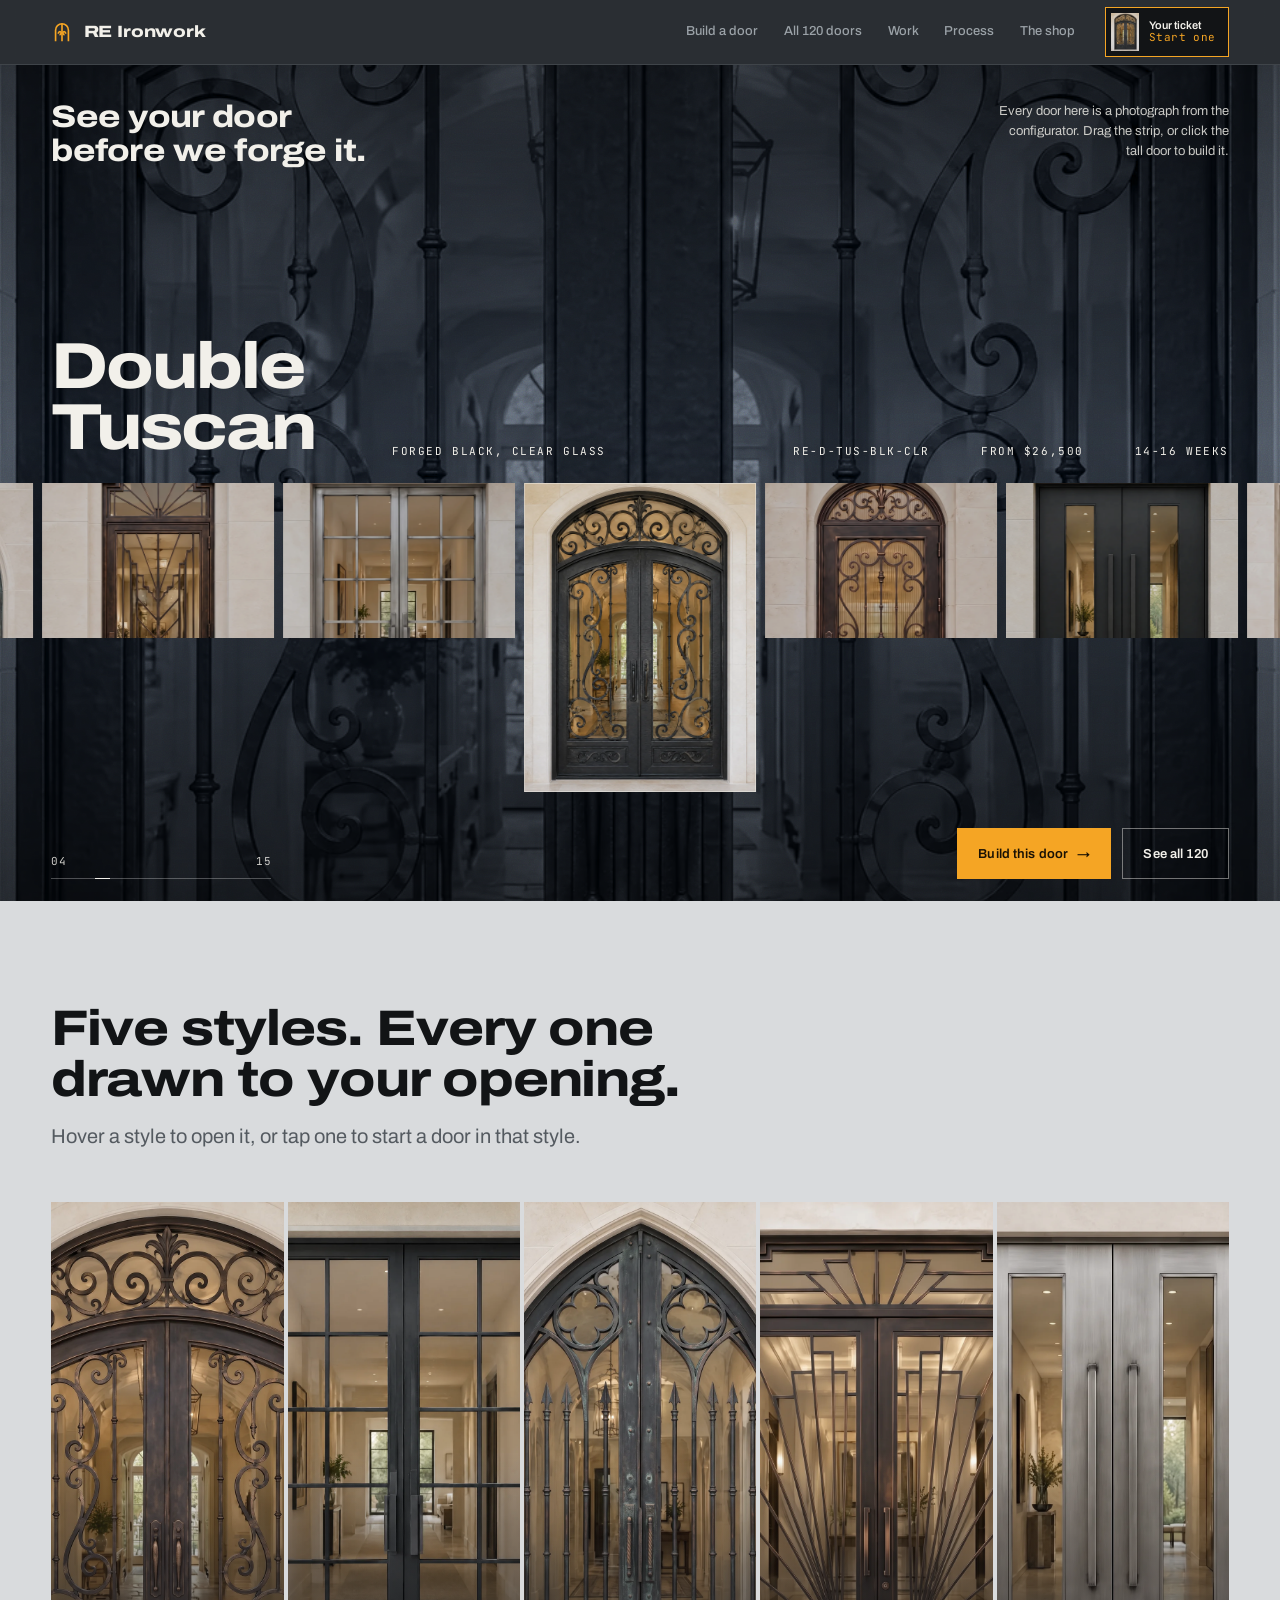
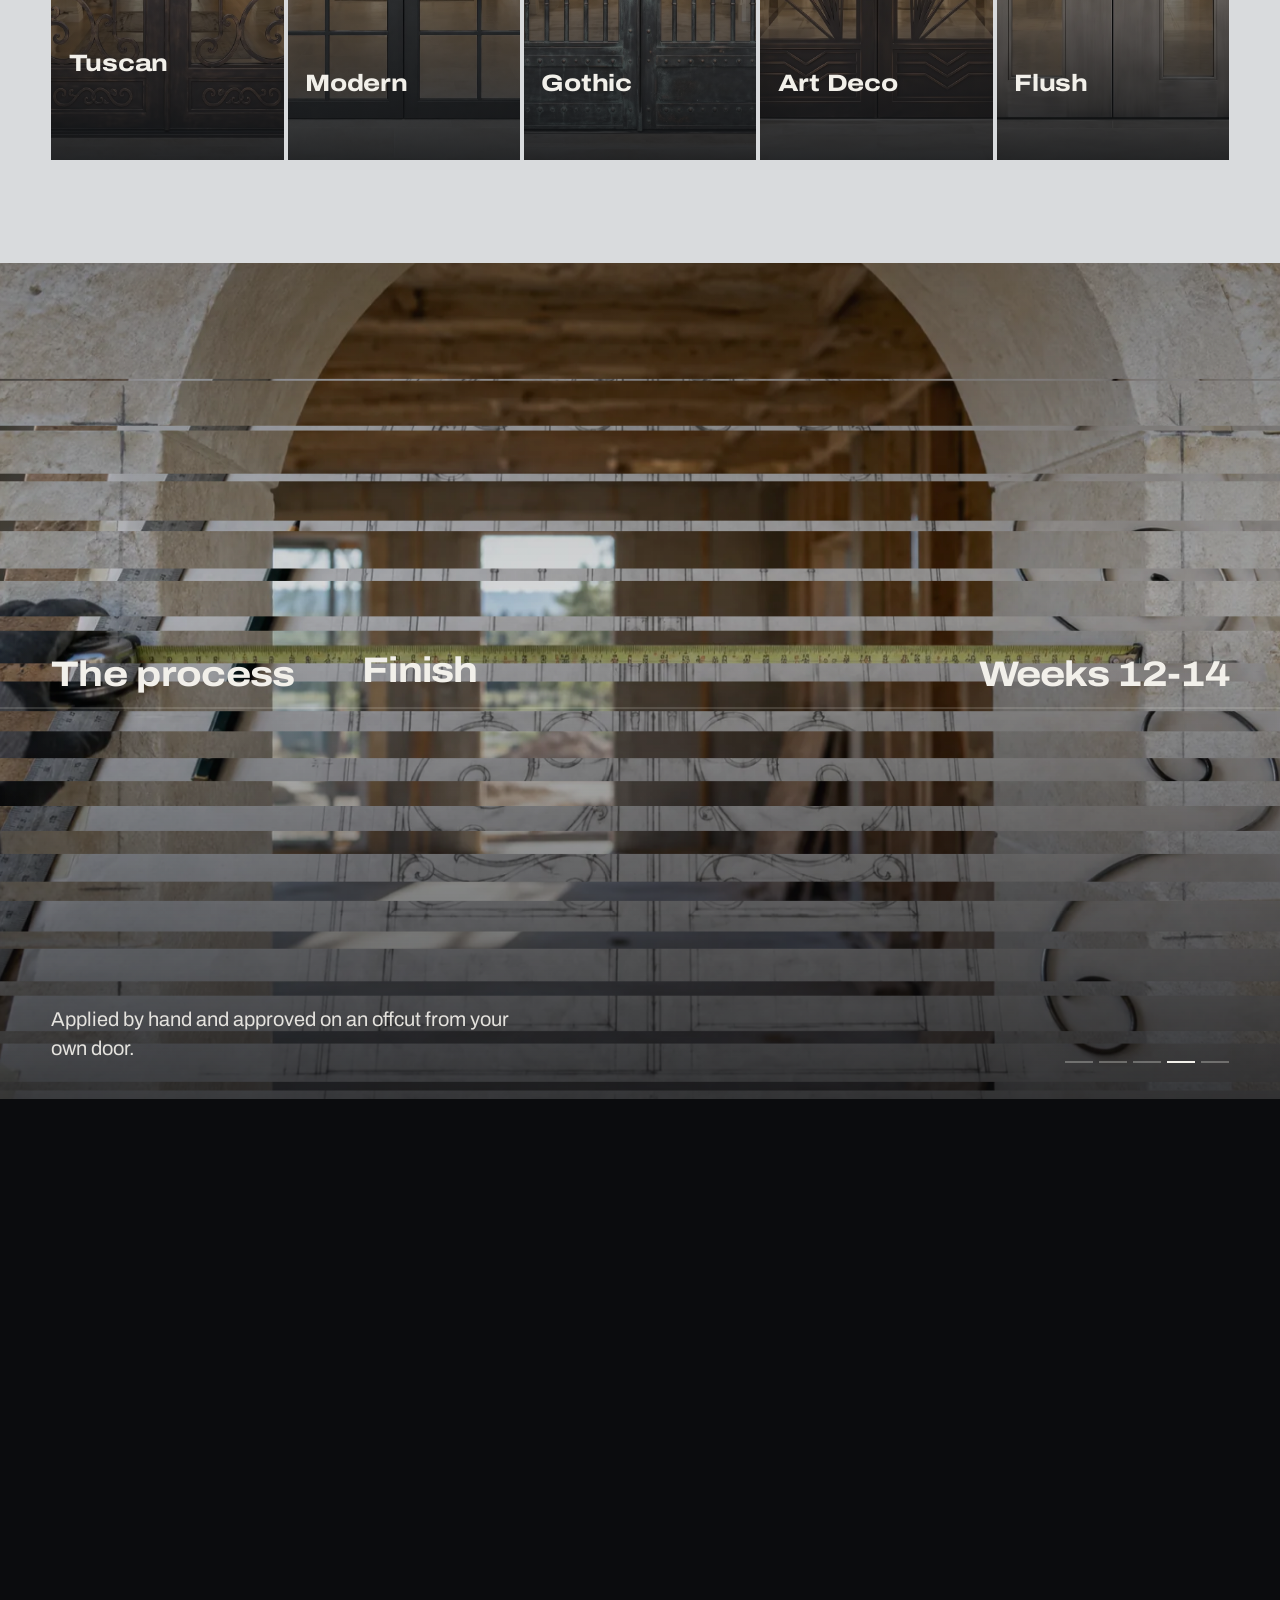
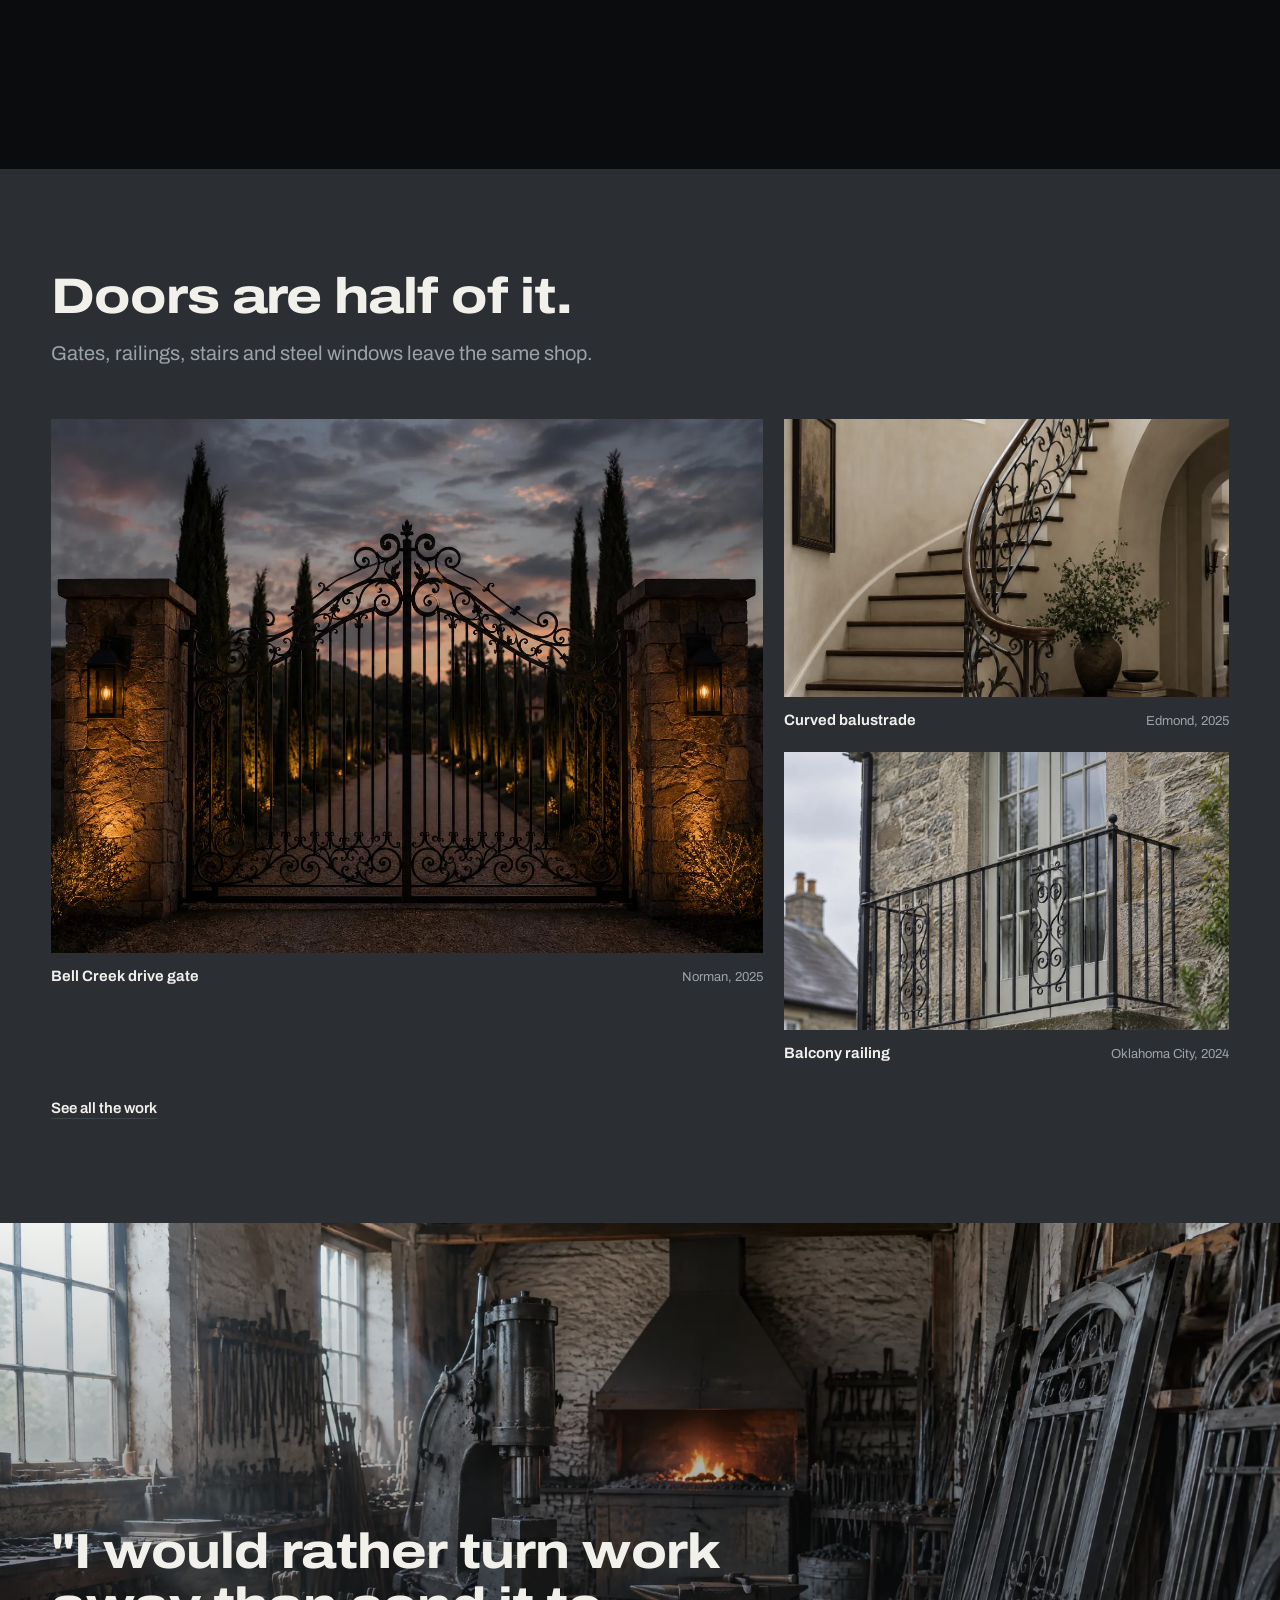
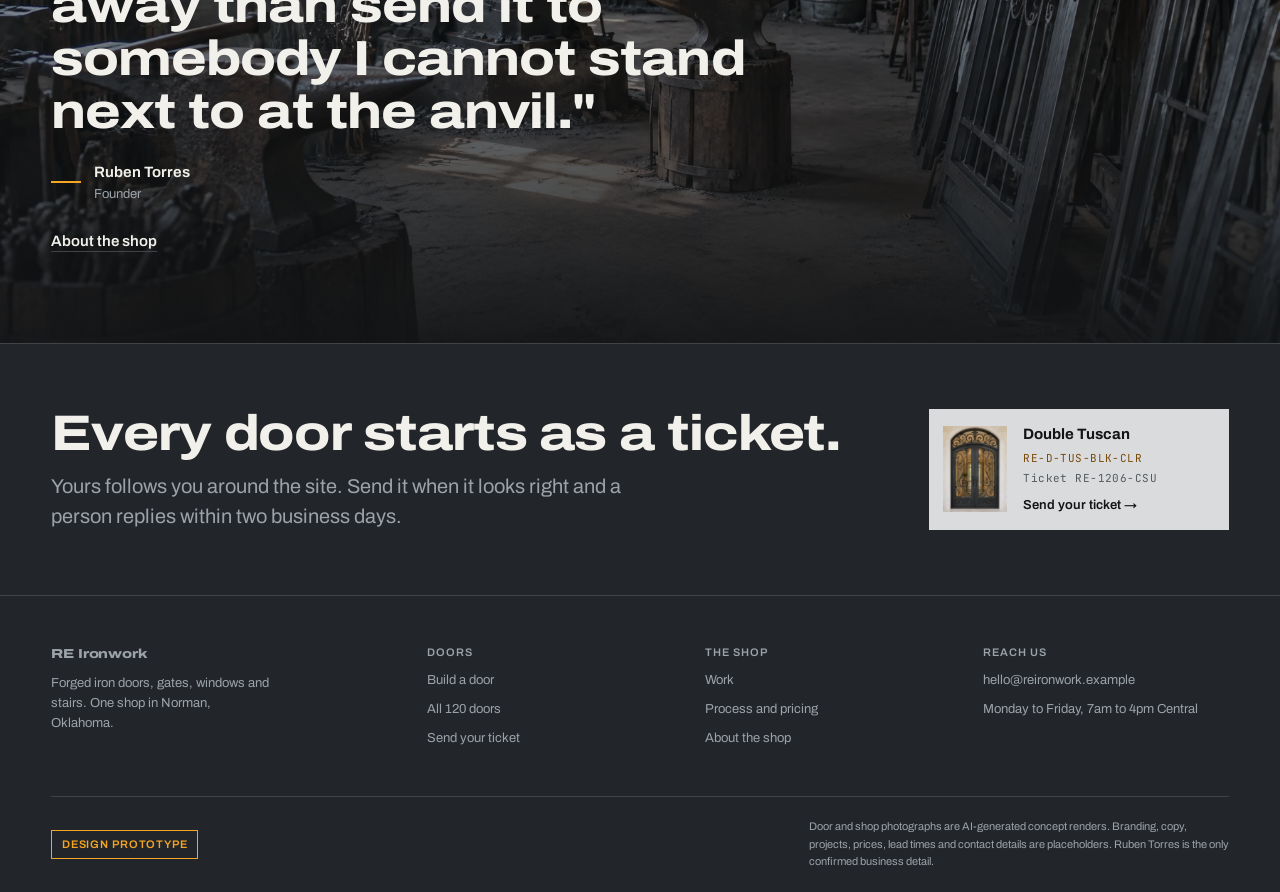
==== commit 9f728dcf: "Home: filmstrip hero carousel and pinned scroll gallery for the process Ports of 21st.dev Hero Carou" ====
--- a/index.html
+++ b/index.html
@@ -39,20 +39,26 @@
 </header>
 
 <main id="main">
-<section class="hero">
-  <div class="wrap hero-in">
-    <div>
-      <h1>See your door before we forge it.</h1>
-      <p class="lede">Pick a style, finish and glass. Every combination is photographed, so you choose from the real thing.</p>
-      <div class="row">
-        <a class="btn btn-amber" id="heroBuild" href="build.html">Build this door <span class="ar" aria-hidden="true">&rarr;</span></a>
-        <a class="btn" href="doors.html">See all 120</a>
-      </div>
+<section class="hc" id="hc" tabindex="0" role="group" aria-roledescription="carousel" aria-label="Doors from the configurator">
+  <div id="hcBg"></div>
+  <div class="hc-wash"></div>
+  <div class="hc-grain" aria-hidden="true"></div>
+  <div class="hc-intro">
+    <h1>See your door before we forge it.</h1>
+    <p>Every door here is a photograph from the configurator. Drag the strip, or click the tall door to build it.</p>
+  </div>
+  <div class="hc-head" id="hcHead" aria-live="polite">
+    <h2 class="hc-title" id="hcTitle">Double Tuscan</h2>
+    <p class="hc-credit data" id="hcCredit"></p>
+    <div class="hc-meta" id="hcMeta"></div>
+  </div>
+  <div class="hc-strip" id="hcStrip"><div class="hc-track" id="hcTrack"></div></div>
+  <div class="hc-foot">
+    <div class="hc-rail data" aria-hidden="true"><div class="nums"><span id="hcNow">04</span><span id="hcTotal">15</span></div><div class="bar"><i id="hcBar"></i></div></div>
+    <div class="row">
+      <a class="btn btn-amber" id="hcBuild" href="build.html">Build this door <span class="ar" aria-hidden="true">&rarr;</span></a>
+      <a class="btn" href="doors.html">See all 120</a>
     </div>
-    <figure class="hero-door" style="margin:0">
-      <div class="ph" id="heroDoor"><img class="on" src="img/doors/double-tuscan-black-clear.webp" alt="Double Tuscan iron entry door, forged black, clear glass" data-static></div>
-      <figcaption class="cap"><span id="heroCapName">Double Tuscan, forged black, clear glass</span><span class="data" id="heroCapCode"></span></figcaption>
-    </figure>
   </div>
 </section>
 
@@ -72,24 +78,19 @@
   </div>
 </section>
 
-<section class="sec">
-  <div class="wrap">
-    <p class="sentence" data-rv>
-      You pick it here. We measure your opening<span class="inl"><img src="img/site/measure.webp" alt="" loading="lazy"></span>
-      and draw it full size<span class="inl"><img src="img/site/drawing.webp" alt="" loading="lazy"></span>.
-      <span class="dim">Then it is forged by hand<span class="inl"><img src="img/forge.webp" alt="" loading="lazy"></span>
-      and hung by the people who made it.</span>
-    </p>
-    <p style="margin-top:2rem" data-rv><a class="tlink" href="process.html">How a door gets made, week by week</a></p>
-  </div>
-</section>
-
-<section class="bleed">
-  <img src="img/site/shop.webp" alt="Inside the shop: a coal forge glowing at the back, anvils, and iron door frames on racks" loading="lazy">
-  <div class="wrap">
-    <p class="quote" data-rv>"I would rather turn work away than send it to somebody I cannot stand next to at the anvil."</p>
-    <div class="by" data-rv><i></i><div><p style="font-weight:650">Ruben Torres</p><p class="quiet" style="font-size:var(--f-sm)">Founder</p></div></div>
-    <p style="margin-top:1.6rem" data-rv><a class="tlink" href="shop.html">About the shop</a></p>
+<section class="sg" id="sg" aria-label="How a door gets made">
+  <div class="sg-pin">
+    <div class="sg-images" id="sgImages"><div class="sg-layer"><img src="img/site/measure.webp" alt="Measuring an arched stone opening with a tape"></div></div>
+    <div class="sg-shade"></div>
+    <div class="sg-info">
+      <div class="sg-row">
+        <p class="sg-prefix">The process</p>
+        <div class="sg-title"><p id="sgTitle">Measure</p></div>
+        <a class="sg-link" id="sgLink" href="process.html#measure">Week 1</a>
+      </div>
+    </div>
+    <p class="sg-note" id="sgNote">We template your opening ourselves. Plumb, square and header height decide more of the design than taste.</p>
+    <div class="sg-steps" id="sgSteps" aria-hidden="true"><i class="on"></i><i></i><i></i><i></i><i></i></div>
   </div>
 </section>
 
@@ -110,6 +111,15 @@
       </div>
     </div>
     <p style="margin-top:2rem" data-rv><a class="tlink" href="work.html">See all the work</a></p>
+  </div>
+</section>
+
+<section class="bleed">
+  <img src="img/site/shop.webp" alt="Inside the shop: a coal forge glowing at the back, anvils, and iron door frames on racks" loading="lazy">
+  <div class="wrap">
+    <p class="quote" data-rv>"I would rather turn work away than send it to somebody I cannot stand next to at the anvil."</p>
+    <div class="by" data-rv><i></i><div><p style="font-weight:650">Ruben Torres</p><p class="quiet" style="font-size:var(--f-sm)">Founder</p></div></div>
+    <p style="margin-top:1.6rem" data-rv><a class="tlink" href="shop.html">About the shop</a></p>
   </div>
 </section>
 
--- a/assets/site.css
+++ b/assets/site.css
@@ -369,3 +369,73 @@
 /* page headers that sit on the wrap itself: align to the page grid, keep the measure */
 .wrap.head{max-width:var(--max)}
 .wrap.head>*{max-width:62rem}
+
+/* ================= HERO CAROUSEL (port of 21st.dev "Hero Carousel" by crafterui) =================
+   Filmstrip with one shared top edge; the focused door stands full height, neighbours show their
+   top half, and the whole background re-grades to the focused door's finish. */
+.hc{position:relative;height:calc(100svh - 64px);min-height:560px;overflow:hidden;background:#0b0c0e;color:var(--chalk);user-select:none;outline:none;isolation:isolate}
+.hc:focus-visible{box-shadow:inset 0 0 0 2px var(--amber)}
+.hc-layer{position:absolute;inset:0;opacity:0;transition:opacity .7s ease-out}
+.hc-layer.on{opacity:1}
+.hc-layer img{position:absolute;inset:0;width:100%;height:100%;object-fit:cover;transform:scale(1.28);animation:hcDrift 6s linear both}
+@keyframes hcDrift{from{transform:scale(1.42)}to{transform:scale(1.28)}}
+.hc-layer .tint{position:absolute;inset:0;mix-blend-mode:color}
+.hc-layer .shade{position:absolute;inset:0;mix-blend-mode:multiply;opacity:.62}
+.hc-wash{position:absolute;inset:0;background:linear-gradient(to bottom,rgba(0,0,0,.45),rgba(0,0,0,.05) 45%,rgba(0,0,0,.55))}
+.hc-grain{position:absolute;inset:0;pointer-events:none;opacity:.2;mix-blend-mode:overlay;background-size:180px 180px;
+  background-image:url("data:image/svg+xml,%3Csvg xmlns='http://www.w3.org/2000/svg'%3E%3Cfilter id='n'%3E%3CfeTurbulence type='fractalNoise' baseFrequency='0.82' numOctaves='4' stitchTiles='stitch'/%3E%3C/filter%3E%3Crect width='100%25' height='100%25' filter='url(%23n)'/%3E%3C/svg%3E")}
+.hc-intro{position:absolute;left:0;right:0;top:clamp(1.2rem,4vh,2.6rem);padding-inline:var(--shell);display:flex;justify-content:space-between;align-items:flex-start;gap:2rem}
+.hc-intro h1{font-size:clamp(1.3rem,.9rem + 1.3vw,2.1rem);max-width:22ch;line-height:1.08}
+.hc-intro p{max-width:34ch;font-size:var(--f-sm);color:rgba(242,240,234,.82);text-align:right}
+@media (max-width:760px){.hc-intro{flex-direction:column;gap:.5rem}.hc-intro p{text-align:left}}
+.hc-head{position:absolute;left:0;right:0;padding-inline:var(--shell);display:flex;flex-wrap:wrap;align-items:flex-end;gap:.6rem 6vw}
+.hc-title{margin:0;font-weight:780;font-stretch:118%;letter-spacing:-.03em;line-height:.9}
+.hc-title .ln{display:block;overflow:hidden;padding-bottom:.04em}
+.hc-title .ln>span{display:block;animation:hcLine .62s cubic-bezier(.22,1,.36,1) both}
+@keyframes hcLine{from{transform:translateY(110%)}to{transform:none}}
+.hc-credit{letter-spacing:.14em;text-transform:uppercase;animation:hcFade .5s .1s both;text-shadow:0 1px 8px rgba(0,0,0,.5)}
+.hc-meta{margin-left:auto;display:flex;gap:clamp(1rem,4vw,3.5rem)}
+.hc-meta span{white-space:nowrap;letter-spacing:.14em;text-transform:uppercase;animation:hcUp .45s both;text-shadow:0 1px 8px rgba(0,0,0,.5)}
+@keyframes hcFade{from{opacity:0}to{opacity:1}}
+@keyframes hcUp{from{opacity:0;transform:translateY(6px)}to{opacity:1;transform:none}}
+@media (max-width:760px){.hc-meta{margin-left:0;flex-wrap:wrap;gap:.3rem 1rem}}
+.hc-strip{position:absolute;left:0;right:0}
+.hc-track{display:flex;align-items:flex-start;will-change:transform;transition:transform .65s cubic-bezier(.2,.8,.2,1);cursor:grab;touch-action:pan-y}
+.hc-track.drag{transition:none;cursor:grabbing}
+.hc-card{position:relative;flex:none;padding:0;border:0;background:rgba(255,255,255,.05);overflow:hidden;cursor:pointer;
+  transition:height .55s cubic-bezier(.2,.8,.2,1)}
+.hc-card img{width:100%;height:100%;object-fit:cover;object-position:50% 12%;pointer-events:none;-webkit-user-drag:none}
+.hc-card::after{content:"";position:absolute;inset:0;background:#000;opacity:.14;transition:opacity .5s}
+.hc-card[aria-current="true"]::after{opacity:0}
+.hc-card[aria-current="true"]{outline:1px solid rgba(242,240,234,.5);outline-offset:-1px}
+.hc-card:focus-visible{outline:2px solid var(--amber);outline-offset:2px}
+.hc-foot{position:absolute;left:0;right:0;bottom:clamp(.9rem,2.4vh,1.6rem);padding-inline:var(--shell);display:flex;justify-content:space-between;align-items:flex-end;gap:1rem;flex-wrap:wrap}
+.hc-rail{width:min(20vw,220px);min-width:130px}
+.hc-rail .nums{display:flex;justify-content:space-between;opacity:.85}
+.hc-rail .bar{position:relative;height:1px;margin-top:.5rem;background:rgba(255,255,255,.28)}
+.hc-rail .bar i{position:absolute;top:0;bottom:0;background:var(--chalk);transition:left .55s cubic-bezier(.2,.8,.2,1)}
+.hc .btn:not(.btn-amber){border-color:rgba(242,240,234,.45)}
+@media (prefers-reduced-motion:reduce){.hc-layer img{animation:none}.hc-track,.hc-card{transition:none}}
+
+/* ================= SCROLL GALLERY (port of 21st.dev "Scroll Gallery" by soralabs) =================
+   Pinned full-bleed stage; each next photo wipes in as 20 horizontal strips while the title rolls. */
+.sg{position:relative;background:#0b0c0e}
+.sg-pin{position:sticky;top:64px;height:calc(100svh - 64px);overflow:hidden}
+.sg-images{position:absolute;inset:0}
+.sg-layer{position:absolute;inset:0;transform:translateZ(0)}
+.sg-layer img{width:100%;height:100%;object-fit:cover;transform-origin:center;backface-visibility:hidden;will-change:transform,mask-image;
+  mask-size:100% 100%;-webkit-mask-size:100% 100%;mask-repeat:no-repeat;-webkit-mask-repeat:no-repeat}
+.sg-shade{position:absolute;inset:0;background:linear-gradient(to bottom,rgba(11,12,14,.35),rgba(11,12,14,.15) 40%,rgba(11,12,14,.75))}
+.sg-info{position:absolute;left:0;right:0;top:50%;transform:translateY(-50%);border-bottom:1px solid rgba(242,240,234,.3);z-index:2}
+.sg-row{display:flex;gap:2rem;align-items:flex-end;padding:0 var(--shell) .9rem;max-width:none}
+.sg-row>*{font-weight:720;font-stretch:118%;font-size:clamp(1.2rem,.7rem + 1.9vw,2.4rem);line-height:1;letter-spacing:-.02em;color:var(--chalk);margin:0}
+.sg-prefix{flex:1;white-space:nowrap}
+.sg-title{flex:2;overflow:hidden;height:1.12em}
+.sg-title p{margin:0;transition:transform .3s cubic-bezier(.33,1,.68,1);will-change:transform}
+.sg-link{flex:1;text-align:right;text-decoration:none}
+.sg-link:hover{color:var(--amber)}
+.sg-note{position:absolute;left:var(--shell);bottom:clamp(1.2rem,4vh,2.4rem);max-width:44ch;font-size:var(--f-lg);line-height:1.45;color:rgba(242,240,234,.92);z-index:2;transition:opacity .25s}
+.sg-steps{position:absolute;right:var(--shell);bottom:clamp(1.2rem,4vh,2.4rem);display:flex;gap:6px;z-index:2}
+.sg-steps i{width:28px;height:2px;background:rgba(242,240,234,.3);transition:background .3s}
+.sg-steps i.on{background:var(--chalk)}
+@media (max-width:1000px){.sg-prefix{display:none}.sg-title{flex:1}}
